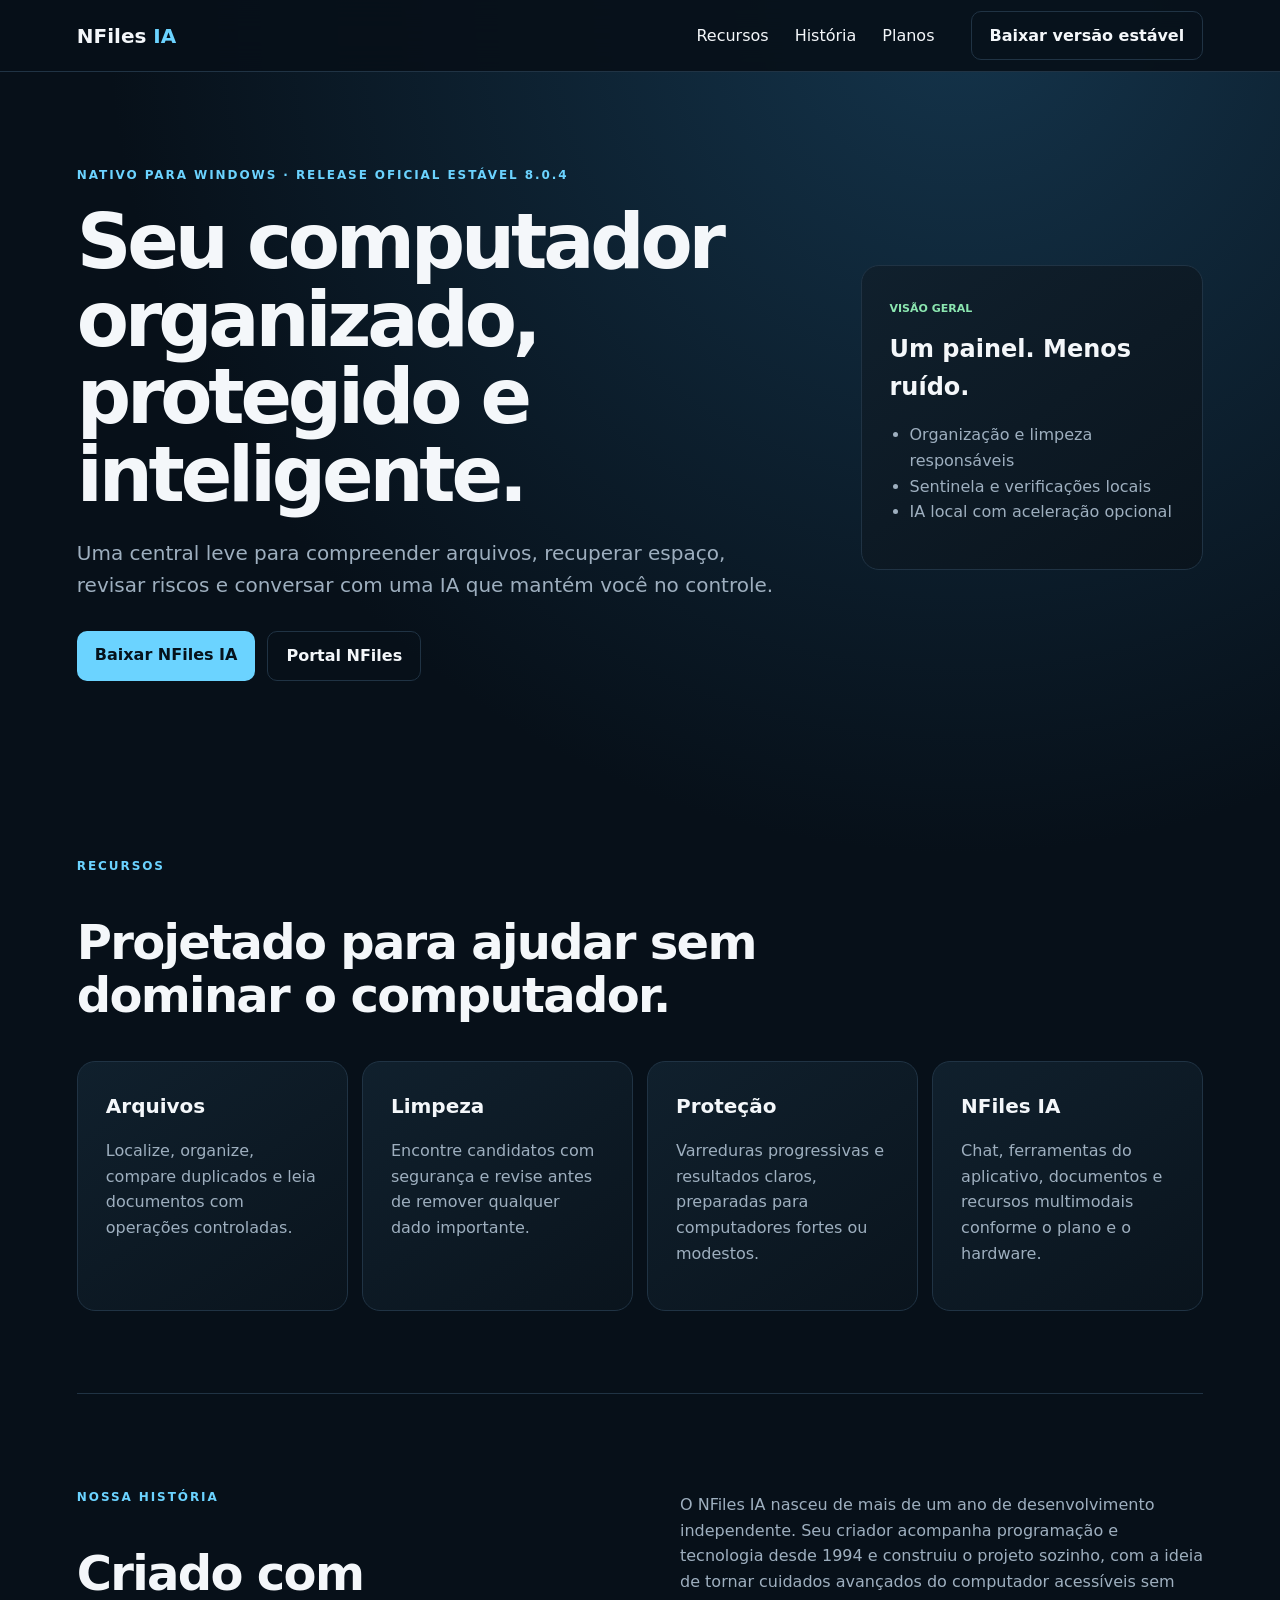
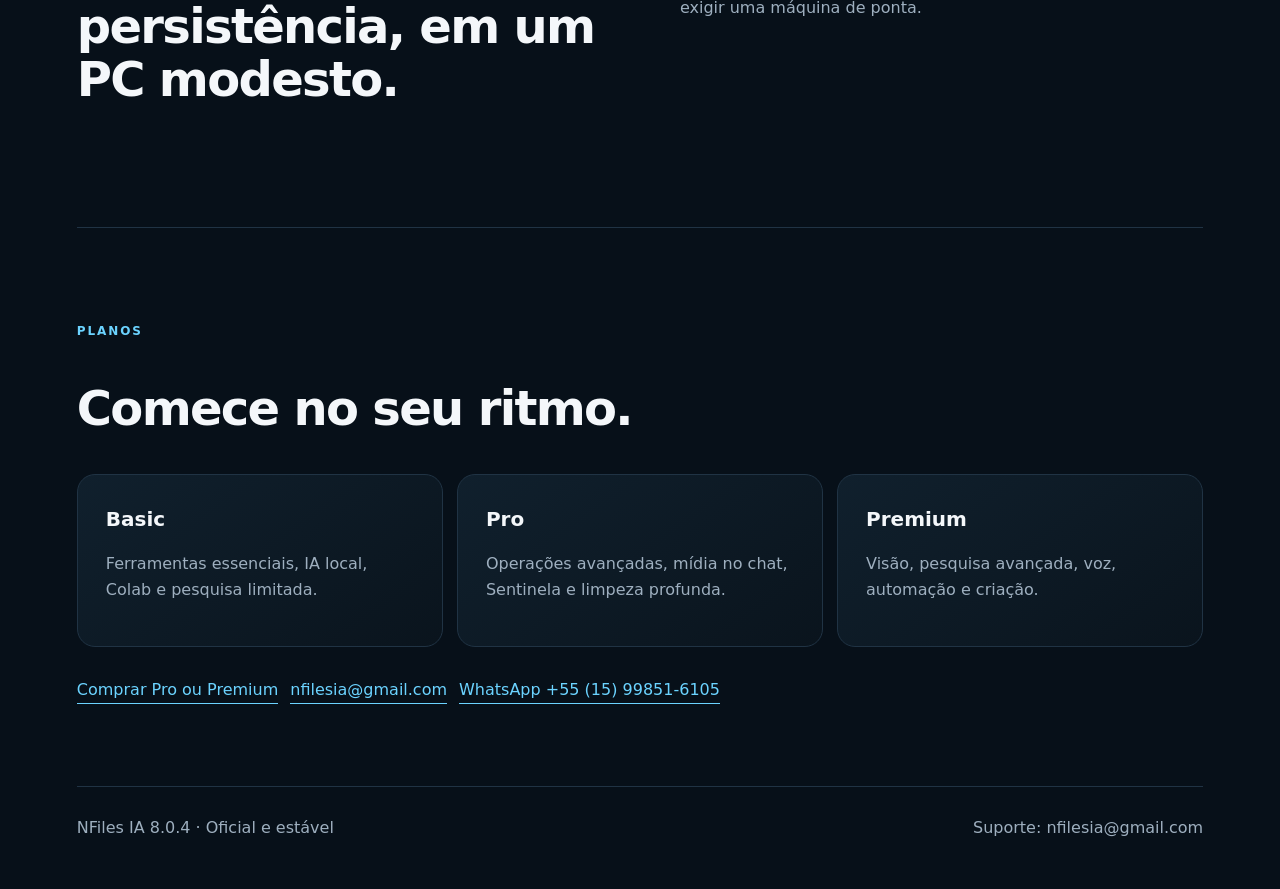
==== docs/index.html @ bbd61d89 "docs: publish NFiles IA 8.0.4 official site" ====
<!doctype html>
<html lang="pt-BR">
<head>
  <meta charset="utf-8">
  <meta name="viewport" content="width=device-width, initial-scale=1">
  <meta name="description" content="NFiles IA: organização, limpeza, segurança e inteligência local para Windows.">
  <title>NFiles IA — Seu computador, mais inteligente</title>
  <link rel="stylesheet" href="site.css">
</head>
<body>
  <header class="nav">
    <a class="brand" href="#inicio" aria-label="NFiles IA, início">NFiles <span>IA</span></a>
    <nav aria-label="Navegação principal">
      <a href="#recursos">Recursos</a><a href="#historia">História</a><a href="#planos">Planos</a>
    </nav>
    <a class="button subtle" data-release href="download.html">Baixar versão estável</a>
  </header>
  <main>
    <section class="hero" id="inicio">
      <div>
        <p class="eyebrow">NATIVO PARA WINDOWS · RELEASE OFICIAL ESTÁVEL <span id="app-version">8.0.4</span></p>
        <h1>Seu computador organizado, protegido e inteligente.</h1>
        <p class="lead">Uma central leve para compreender arquivos, recuperar espaço, revisar riscos e conversar com uma IA que mantém você no controle.</p>
        <div class="actions"><a class="button" data-release href="download.html">Baixar NFiles IA</a><a class="button subtle" href="app.html">Portal NFiles</a></div>
      </div>
      <aside class="status" aria-label="Destaques do produto">
        <span>VISÃO GERAL</span><strong>Um painel. Menos ruído.</strong>
        <ul><li>Organização e limpeza responsáveis</li><li>Sentinela e verificações locais</li><li>IA local com aceleração opcional</li></ul>
      </aside>
    </section>
    <section id="recursos">
      <p class="eyebrow">RECURSOS</p><h2>Projetado para ajudar sem dominar o computador.</h2>
      <div class="grid"><article><b>Arquivos</b><p>Localize, organize, compare duplicados e leia documentos com operações controladas.</p></article><article><b>Limpeza</b><p>Encontre candidatos com segurança e revise antes de remover qualquer dado importante.</p></article><article><b>Proteção</b><p>Varreduras progressivas e resultados claros, preparadas para computadores fortes ou modestos.</p></article><article><b>NFiles IA</b><p>Chat, ferramentas do aplicativo, documentos e recursos multimodais conforme o plano e o hardware.</p></article></div>
    </section>
    <section class="story" id="historia"><div><p class="eyebrow">NOSSA HISTÓRIA</p><h2>Criado com persistência, em um PC modesto.</h2></div><p>O NFiles IA nasceu de mais de um ano de desenvolvimento independente. Seu criador acompanha programação e tecnologia desde 1994 e construiu o projeto sozinho, com a ideia de tornar cuidados avançados do computador acessíveis sem exigir uma máquina de ponta.</p></section>
    <section id="planos"><p class="eyebrow">PLANOS</p><h2>Comece no seu ritmo.</h2><div class="plans"><article><b>Basic</b><p>Ferramentas essenciais, IA local, Colab e pesquisa limitada.</p></article><article><b>Pro</b><p>Operações avançadas, mídia no chat, Sentinela e limpeza profunda.</p></article><article><b>Premium</b><p>Visão, pesquisa avançada, voz, automação e criação.</p></article></div><div class="contact"><a class="js-buy" href="https://wa.me/5515998516105?text=Ol%C3%A1%2C%20quero%20conhecer%20os%20planos%20Pro%20e%20Premium%20do%20NFiles%20IA.">Comprar Pro ou Premium</a><a id="email" href="mailto:nfilesia@gmail.com">nfilesia@gmail.com</a><a id="whatsapp" href="https://wa.me/5515998516105">WhatsApp +55 (15) 99851-6105</a></div></section>
  </main>
  <footer><span>NFiles IA 8.0.4 · Oficial e estável</span><span>Suporte: nfilesia@gmail.com</span></footer>
  <script src="config.js"></script><script src="site.js"></script>
</body>
</html>
---- docs/site.css ----
:root{color-scheme:dark;--bg:#071019;--panel:#0d1924;--line:#203344;--text:#f4f7fa;--muted:#9eafbf;--accent:#6bd3ff;--green:#8be6b0}*{box-sizing:border-box}html{scroll-behavior:smooth}body{margin:0;background:radial-gradient(circle at 75% 0,#14344b 0,transparent 32%),var(--bg);color:var(--text);font:16px/1.6 system-ui,-apple-system,"Segoe UI",sans-serif}.nav{height:72px;display:flex;align-items:center;gap:36px;padding:0 max(24px,6vw);border-bottom:1px solid var(--line);position:sticky;top:0;background:#071019e8;backdrop-filter:blur(16px);z-index:2}.brand{font-size:20px;font-weight:800;margin-right:auto}.brand span,.eyebrow{color:var(--accent)}a{color:inherit;text-decoration:none}.nav nav{display:flex;gap:26px}.button{display:inline-flex;padding:11px 18px;border-radius:10px;background:var(--accent);color:#06121b;font-weight:750}.button.subtle{background:transparent;color:var(--text);border:1px solid var(--line)}main,footer{width:min(1160px,88vw);margin:auto}.hero{min-height:620px;display:grid;grid-template-columns:1.35fr .65fr;gap:72px;align-items:center}.eyebrow{font-size:12px;font-weight:800;letter-spacing:.16em}h1{font-size:clamp(43px,6vw,76px);line-height:1.02;letter-spacing:-.055em;margin:18px 0 24px;max-width:850px}h2{font-size:clamp(30px,4vw,48px);line-height:1.1;letter-spacing:-.035em;max-width:760px}.lead{font-size:20px;color:var(--muted);max-width:720px}.actions,.contact{display:flex;gap:12px;flex-wrap:wrap;margin-top:30px}.status,.grid article,.plans article{background:linear-gradient(145deg,#10202d,#0a141d);border:1px solid var(--line);border-radius:18px;padding:28px}.status span{font-size:11px;color:var(--green);font-weight:800}.status strong{font-size:24px;display:block;margin:10px 0}.status ul{padding-left:20px;color:var(--muted)}section{padding:82px 0}.grid,.plans{display:grid;grid-template-columns:repeat(4,1fr);gap:14px;margin-top:34px}.grid b,.plans b{font-size:20px}.grid p,.plans p,.story>p{color:var(--muted)}.story{display:grid;grid-template-columns:1fr 1fr;gap:80px;border-top:1px solid var(--line);border-bottom:1px solid var(--line)}.plans{grid-template-columns:repeat(3,1fr)}.contact a{border-bottom:1px solid var(--accent);color:var(--accent)}footer{display:flex;justify-content:space-between;padding:28px 0 48px;color:var(--muted);border-top:1px solid var(--line)}@media(max-width:850px){.nav nav{display:none}.hero,.story{grid-template-columns:1fr;gap:24px}.hero{padding:90px 0}.grid,.plans{grid-template-columns:1fr 1fr}}@media(max-width:560px){.grid,.plans{grid-template-columns:1fr}.nav{padding:0 18px}.nav>.button{display:none}main,footer{width:min(92vw,1160px)}}
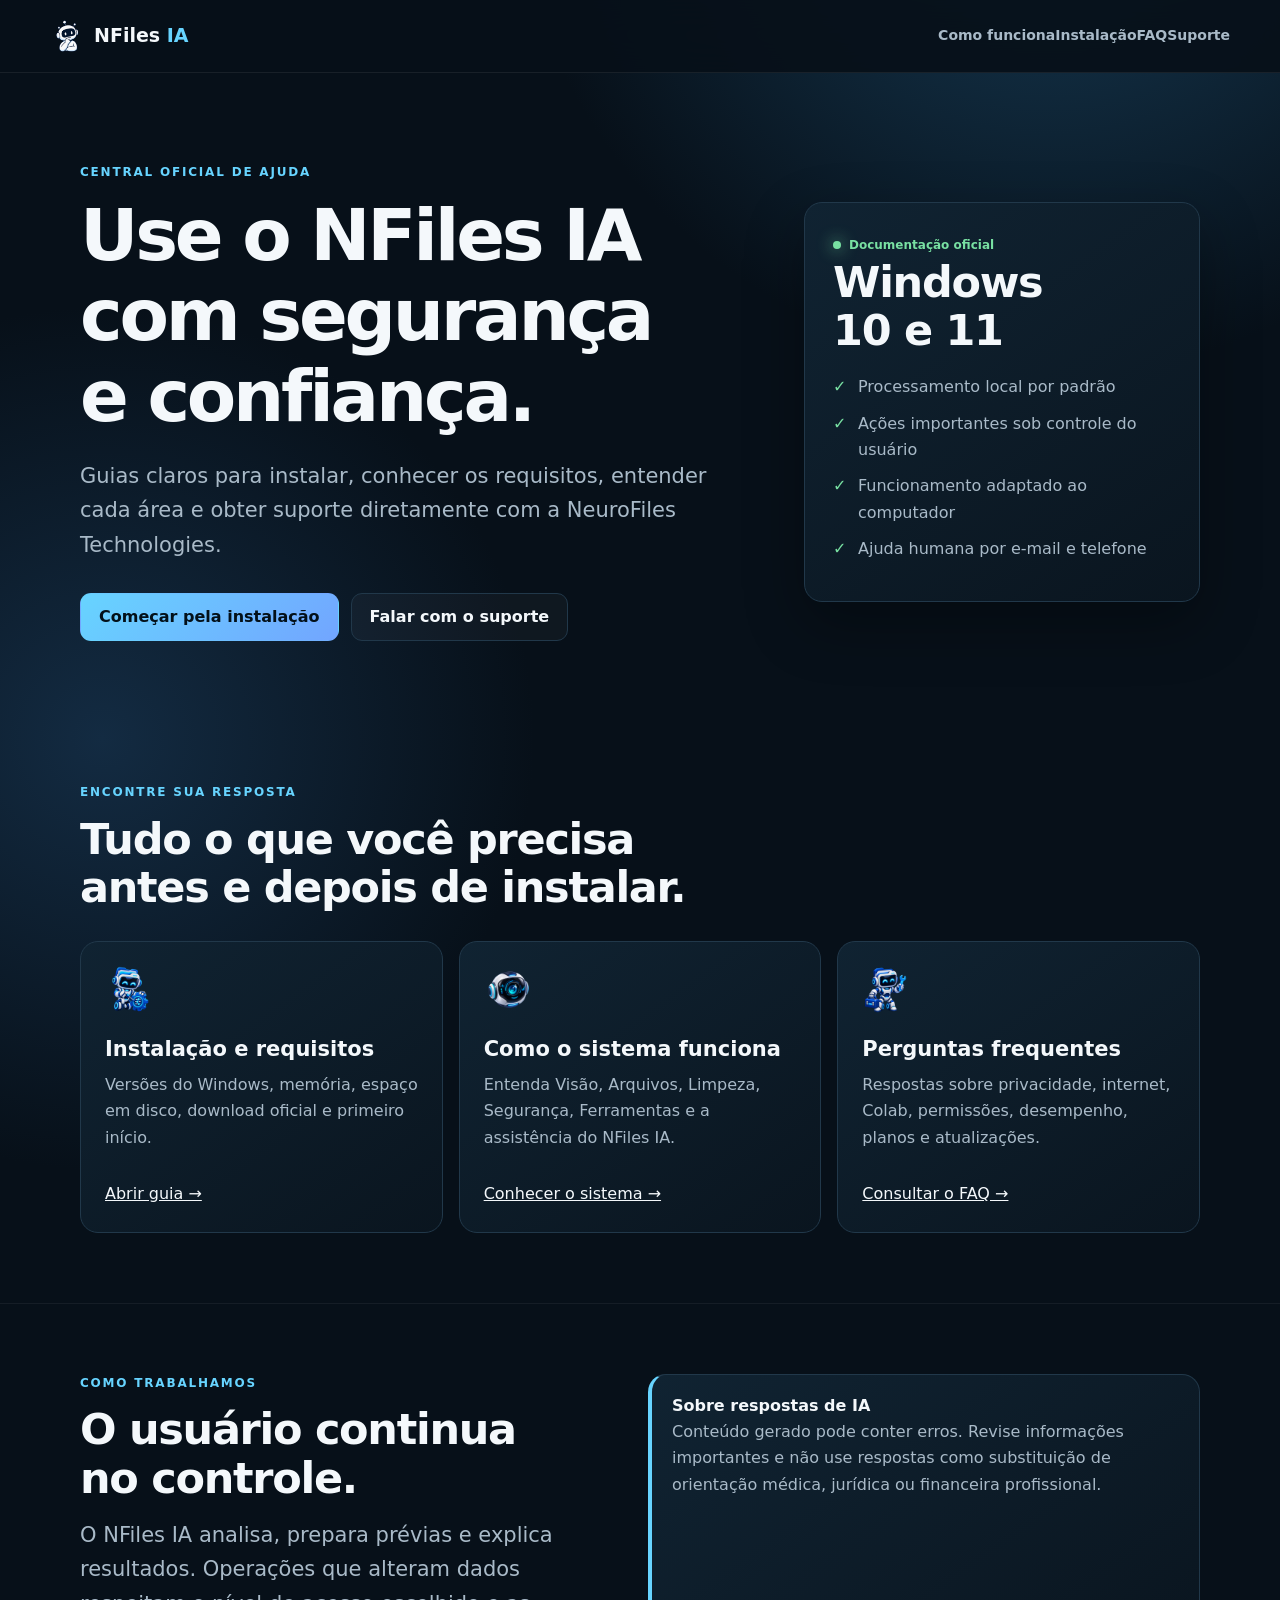
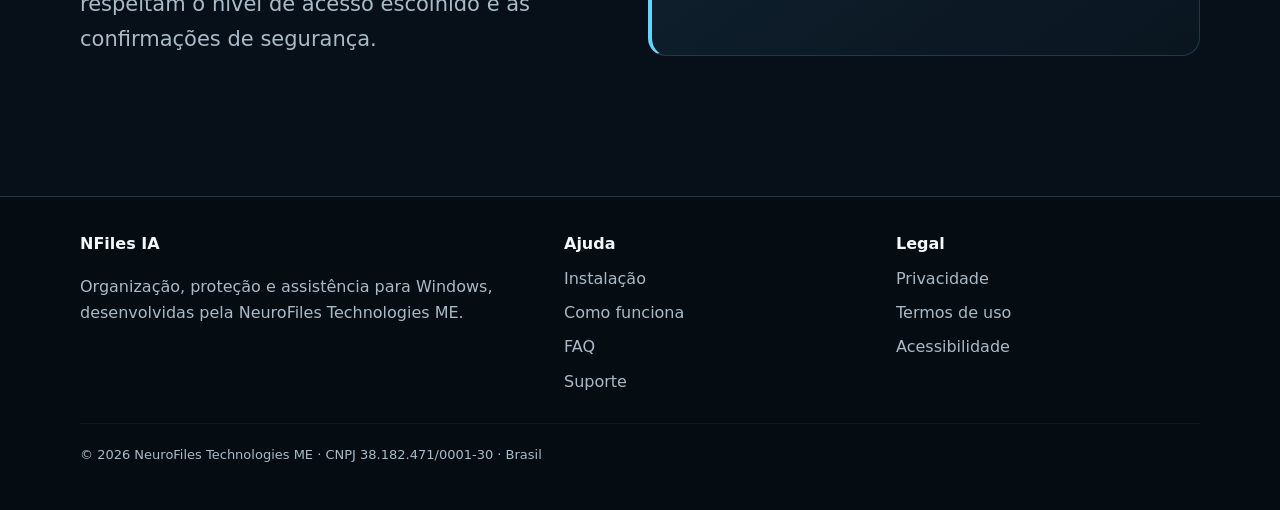
==== commit aa30c16e: "docs: publish NFiles IA help center" ====
--- a/docs/index.html
+++ b/docs/index.html
@@ -2,40 +2,50 @@
 <html lang="pt-BR">
 <head>
   <meta charset="utf-8">
-  <meta name="viewport" content="width=device-width, initial-scale=1">
-  <meta name="description" content="NFiles IA: organização, limpeza, segurança e inteligência local para Windows.">
-  <title>NFiles IA — Seu computador, mais inteligente</title>
+  <meta name="viewport" content="width=device-width,initial-scale=1">
+  <meta name="description" content="Central oficial de ajuda do NFiles IA para Windows: instalação, requisitos, funcionamento, perguntas frequentes, privacidade e suporte.">
+  <meta name="theme-color" content="#071019">
+  <link rel="canonical" href="https://neurofiles1982-hub.github.io/NFiles-IA-Update/">
+  <link rel="icon" href="media/nfiles-ia-icon.png">
   <link rel="stylesheet" href="site.css">
+  <title>Central de Ajuda — NFiles IA</title>
 </head>
 <body>
-  <header class="nav">
-    <a class="brand" href="#inicio" aria-label="NFiles IA, início">NFiles <span>IA</span></a>
-    <nav aria-label="Navegação principal">
-      <a href="#recursos">Recursos</a><a href="#historia">História</a><a href="#planos">Planos</a>
+  <a class="skip-link" href="#conteudo">Ir para o conteúdo</a>
+  <header class="site-header"><div class="nav">
+    <a class="brand" href="index.html" aria-label="NFiles IA, página inicial"><img src="media/nfiles-ia-icon.png" alt=""><strong>NFiles <span>IA</span></strong></a>
+    <button class="menu-button" type="button" data-menu aria-expanded="false" aria-controls="menu">Menu</button>
+    <nav class="nav-links" id="menu" data-nav-links aria-label="Navegação principal">
+      <a href="como-funciona.html">Como funciona</a><a href="instalacao.html">Instalação</a><a href="faq.html">FAQ</a><a href="suporte.html">Suporte</a>
     </nav>
-    <a class="button subtle" data-release href="download.html">Baixar versão estável</a>
-  </header>
-  <main>
-    <section class="hero" id="inicio">
-      <div>
-        <p class="eyebrow">NATIVO PARA WINDOWS · RELEASE OFICIAL ESTÁVEL <span id="app-version">8.0.4</span></p>
-        <h1>Seu computador organizado, protegido e inteligente.</h1>
-        <p class="lead">Uma central leve para compreender arquivos, recuperar espaço, revisar riscos e conversar com uma IA que mantém você no controle.</p>
-        <div class="actions"><a class="button" data-release href="download.html">Baixar NFiles IA</a><a class="button subtle" href="app.html">Portal NFiles</a></div>
+  </div></header>
+  <main id="conteudo">
+    <section class="container hero">
+      <div><p class="eyebrow">Central oficial de ajuda</p><h1>Use o NFiles IA com segurança e confiança.</h1>
+        <p class="lead">Guias claros para instalar, conhecer os requisitos, entender cada área e obter suporte diretamente com a NeuroFiles Technologies.</p>
+        <div class="actions"><a class="button" href="instalacao.html">Começar pela instalação</a><a class="button secondary" href="suporte.html">Falar com o suporte</a></div>
       </div>
-      <aside class="status" aria-label="Destaques do produto">
-        <span>VISÃO GERAL</span><strong>Um painel. Menos ruído.</strong>
-        <ul><li>Organização e limpeza responsáveis</li><li>Sentinela e verificações locais</li><li>IA local com aceleração opcional</li></ul>
+      <aside class="hero-card" aria-label="Compatibilidade do produto"><span class="status">Documentação oficial</span><h2>Windows 10 e 11</h2>
+        <ul><li>Processamento local por padrão</li><li>Ações importantes sob controle do usuário</li><li>Funcionamento adaptado ao computador</li><li>Ajuda humana por e-mail e telefone</li></ul>
       </aside>
     </section>
-    <section id="recursos">
-      <p class="eyebrow">RECURSOS</p><h2>Projetado para ajudar sem dominar o computador.</h2>
-      <div class="grid"><article><b>Arquivos</b><p>Localize, organize, compare duplicados e leia documentos com operações controladas.</p></article><article><b>Limpeza</b><p>Encontre candidatos com segurança e revise antes de remover qualquer dado importante.</p></article><article><b>Proteção</b><p>Varreduras progressivas e resultados claros, preparadas para computadores fortes ou modestos.</p></article><article><b>NFiles IA</b><p>Chat, ferramentas do aplicativo, documentos e recursos multimodais conforme o plano e o hardware.</p></article></div>
-    </section>
-    <section class="story" id="historia"><div><p class="eyebrow">NOSSA HISTÓRIA</p><h2>Criado com persistência, em um PC modesto.</h2></div><p>O NFiles IA nasceu de mais de um ano de desenvolvimento independente. Seu criador acompanha programação e tecnologia desde 1994 e construiu o projeto sozinho, com a ideia de tornar cuidados avançados do computador acessíveis sem exigir uma máquina de ponta.</p></section>
-    <section id="planos"><p class="eyebrow">PLANOS</p><h2>Comece no seu ritmo.</h2><div class="plans"><article><b>Basic</b><p>Ferramentas essenciais, IA local, Colab e pesquisa limitada.</p></article><article><b>Pro</b><p>Operações avançadas, mídia no chat, Sentinela e limpeza profunda.</p></article><article><b>Premium</b><p>Visão, pesquisa avançada, voz, automação e criação.</p></article></div><div class="contact"><a class="js-buy" href="https://wa.me/5515998516105?text=Ol%C3%A1%2C%20quero%20conhecer%20os%20planos%20Pro%20e%20Premium%20do%20NFiles%20IA.">Comprar Pro ou Premium</a><a id="email" href="mailto:nfilesia@gmail.com">nfilesia@gmail.com</a><a id="whatsapp" href="https://wa.me/5515998516105">WhatsApp +55 (15) 99851-6105</a></div></section>
+    <section class="section"><div class="container"><div class="section-heading"><p class="eyebrow">Encontre sua resposta</p><h2>Tudo o que você precisa antes e depois de instalar.</h2></div>
+      <div class="grid">
+        <article class="card"><img class="icon" src="media/robot-settings.png" alt=""><h3>Instalação e requisitos</h3><p>Versões do Windows, memória, espaço em disco, download oficial e primeiro início.</p><div class="actions"><a href="instalacao.html">Abrir guia →</a></div></article>
+        <article class="card"><img class="icon" src="media/robot-vision.png" alt=""><h3>Como o sistema funciona</h3><p>Entenda Visão, Arquivos, Limpeza, Segurança, Ferramentas e a assistência do NFiles IA.</p><div class="actions"><a href="como-funciona.html">Conhecer o sistema →</a></div></article>
+        <article class="card"><img class="icon" src="media/robot-tools.png" alt=""><h3>Perguntas frequentes</h3><p>Respostas sobre privacidade, internet, Colab, permissões, desempenho, planos e atualizações.</p><div class="actions"><a href="faq.html">Consultar o FAQ →</a></div></article>
+      </div>
+    </div></section>
+    <section class="section"><div class="container"><div class="grid two">
+      <div><p class="eyebrow">Como trabalhamos</p><h2>O usuário continua no controle.</h2><p class="lead">O NFiles IA analisa, prepara prévias e explica resultados. Operações que alteram dados respeitam o nível de acesso escolhido e as confirmações de segurança.</p></div>
+      <div class="notice"><strong>Sobre respostas de IA</strong><br>Conteúdo gerado pode conter erros. Revise informações importantes e não use respostas como substituição de orientação médica, jurídica ou financeira profissional.</div>
+    </div></div></section>
   </main>
-  <footer><span>NFiles IA 8.0.4 · Oficial e estável</span><span>Suporte: nfilesia@gmail.com</span></footer>
-  <script src="config.js"></script><script src="site.js"></script>
-</body>
-</html>
+  <footer class="site-footer"><div class="footer-inner">
+    <div><strong>NFiles IA</strong><p>Organização, proteção e assistência para Windows, desenvolvidas pela NeuroFiles Technologies ME.</p></div>
+    <div class="footer-links"><strong>Ajuda</strong><a href="instalacao.html">Instalação</a><a href="como-funciona.html">Como funciona</a><a href="faq.html">FAQ</a><a href="suporte.html">Suporte</a></div>
+    <div class="footer-links"><strong>Legal</strong><a href="privacy.html">Privacidade</a><a href="terms.html">Termos de uso</a><a href="accessibility.html">Acessibilidade</a></div>
+    <div class="copyright">© <span data-year>2026</span> NeuroFiles Technologies ME · CNPJ 38.182.471/0001-30 · Brasil</div>
+  </div></footer>
+  <script src="site.js"></script>
+</body></html>
--- a/docs/site.css
+++ b/docs/site.css
@@ -1 +1,10 @@
-:root{color-scheme:dark;--bg:#071019;--panel:#0d1924;--line:#203344;--text:#f4f7fa;--muted:#9eafbf;--accent:#6bd3ff;--green:#8be6b0}*{box-sizing:border-box}html{scroll-behavior:smooth}body{margin:0;background:radial-gradient(circle at 75% 0,#14344b 0,transparent 32%),var(--bg);color:var(--text);font:16px/1.6 system-ui,-apple-system,"Segoe UI",sans-serif}.nav{height:72px;display:flex;align-items:center;gap:36px;padding:0 max(24px,6vw);border-bottom:1px solid var(--line);position:sticky;top:0;background:#071019e8;backdrop-filter:blur(16px);z-index:2}.brand{font-size:20px;font-weight:800;margin-right:auto}.brand span,.eyebrow{color:var(--accent)}a{color:inherit;text-decoration:none}.nav nav{display:flex;gap:26px}.button{display:inline-flex;padding:11px 18px;border-radius:10px;background:var(--accent);color:#06121b;font-weight:750}.button.subtle{background:transparent;color:var(--text);border:1px solid var(--line)}main,footer{width:min(1160px,88vw);margin:auto}.hero{min-height:620px;display:grid;grid-template-columns:1.35fr .65fr;gap:72px;align-items:center}.eyebrow{font-size:12px;font-weight:800;letter-spacing:.16em}h1{font-size:clamp(43px,6vw,76px);line-height:1.02;letter-spacing:-.055em;margin:18px 0 24px;max-width:850px}h2{font-size:clamp(30px,4vw,48px);line-height:1.1;letter-spacing:-.035em;max-width:760px}.lead{font-size:20px;color:var(--muted);max-width:720px}.actions,.contact{display:flex;gap:12px;flex-wrap:wrap;margin-top:30px}.status,.grid article,.plans article{background:linear-gradient(145deg,#10202d,#0a141d);border:1px solid var(--line);border-radius:18px;padding:28px}.status span{font-size:11px;color:var(--green);font-weight:800}.status strong{font-size:24px;display:block;margin:10px 0}.status ul{padding-left:20px;color:var(--muted)}section{padding:82px 0}.grid,.plans{display:grid;grid-template-columns:repeat(4,1fr);gap:14px;margin-top:34px}.grid b,.plans b{font-size:20px}.grid p,.plans p,.story>p{color:var(--muted)}.story{display:grid;grid-template-columns:1fr 1fr;gap:80px;border-top:1px solid var(--line);border-bottom:1px solid var(--line)}.plans{grid-template-columns:repeat(3,1fr)}.contact a{border-bottom:1px solid var(--accent);color:var(--accent)}footer{display:flex;justify-content:space-between;padding:28px 0 48px;color:var(--muted);border-top:1px solid var(--line)}@media(max-width:850px){.nav nav{display:none}.hero,.story{grid-template-columns:1fr;gap:24px}.hero{padding:90px 0}.grid,.plans{grid-template-columns:1fr 1fr}}@media(max-width:560px){.grid,.plans{grid-template-columns:1fr}.nav{padding:0 18px}.nav>.button{display:none}main,footer{width:min(92vw,1160px)}}
+:root{color-scheme:dark;--bg:#071019;--soft:#0a1621;--panel:#0d1b27;--line:#21384a;--text:#f4f8fb;--muted:#a9bac8;--accent:#67d4ff;--blue:#3d8cff;--green:#78e0a2;--warning:#ffd36b;--radius:18px;--shadow:0 22px 60px #0005}
+*{box-sizing:border-box}html{scroll-behavior:smooth}body{margin:0;min-height:100vh;background:radial-gradient(circle at 82% -8%,#173d58 0,transparent 34rem),radial-gradient(circle at 8% 35%,#132b42 0,transparent 27rem),var(--bg);color:var(--text);font:16px/1.65 system-ui,-apple-system,"Segoe UI",sans-serif}a{color:inherit}a:hover{color:var(--accent)}button,input{font:inherit}img{max-width:100%}
+.skip-link{position:fixed;left:16px;top:-80px;z-index:100;padding:10px 14px;border-radius:8px;background:var(--accent);color:#041019;font-weight:800}.skip-link:focus{top:12px}.site-header{position:sticky;top:0;z-index:20;border-bottom:1px solid #ffffff12;background:#071019e8;backdrop-filter:blur(18px)}.nav{width:min(1180px,calc(100% - 40px));min-height:72px;margin:auto;display:flex;align-items:center;gap:24px}.brand{margin-right:auto;display:inline-flex;align-items:center;gap:10px;color:var(--text);text-decoration:none;font-size:19px;font-weight:850}.brand img{width:34px;height:34px;border-radius:9px}.brand span,.eyebrow{color:var(--accent)}.nav-links{display:none;position:absolute;left:20px;right:20px;top:66px;padding:18px;flex-direction:column;align-items:stretch;border:1px solid var(--line);border-radius:14px;background:#08141ef7;box-shadow:var(--shadow)}.nav-links.open{display:flex}.nav-links a{color:var(--muted);text-decoration:none;font-size:14px;font-weight:650}.nav-links a[aria-current=page]{color:var(--text)}.menu-button{display:inline-flex;border:1px solid var(--line);border-radius:10px;padding:8px 12px;background:var(--panel);color:var(--text)}
+.container{width:min(1120px,calc(100% - 40px));margin:auto}.hero{min-height:560px;padding:90px 0 72px;display:grid;grid-template-columns:minmax(0,1.25fr) minmax(300px,.75fr);align-items:center;gap:64px}.hero.compact{min-height:auto;padding:72px 0 46px;grid-template-columns:1fr}.eyebrow{margin:0 0 12px;font-size:12px;font-weight:850;letter-spacing:.15em;text-transform:uppercase}h1,h2,h3{line-height:1.12;text-wrap:balance}h1{margin:0 0 22px;font-size:clamp(42px,6vw,72px);letter-spacing:-.045em}.hero.compact h1{font-size:clamp(38px,5vw,58px)}h2{margin:0 0 16px;font-size:clamp(28px,4vw,43px);letter-spacing:-.03em}h3{margin:0 0 10px;font-size:21px}.lead{max-width:760px;margin:0;color:var(--muted);font-size:clamp(18px,2vw,21px)}.actions{display:flex;flex-wrap:wrap;gap:12px;margin-top:30px}.button{display:inline-flex;align-items:center;justify-content:center;min-height:44px;padding:10px 18px;border:1px solid transparent;border-radius:11px;background:linear-gradient(135deg,var(--accent),#72a5ff);color:#031019;text-decoration:none;font-weight:800}.button.secondary{background:#ffffff08;border-color:var(--line);color:var(--text)}.button:focus-visible,a:focus-visible,summary:focus-visible,input:focus-visible,button:focus-visible{outline:3px solid #fff;outline-offset:3px}
+.hero-card,.card,.contact-card,.notice,details{border:1px solid var(--line);background:linear-gradient(145deg,#102332,#0a151f);border-radius:var(--radius)}.hero-card{padding:28px;box-shadow:var(--shadow)}.hero-card .status{display:inline-flex;gap:8px;align-items:center;color:var(--green);font-size:12px;font-weight:800}.hero-card .status:before{content:"";width:8px;height:8px;border-radius:50%;background:var(--green);box-shadow:0 0 16px var(--green)}.hero-card ul,.check-list{margin:20px 0 0;padding:0;list-style:none}.hero-card li,.check-list li{position:relative;margin:10px 0;padding-left:25px;color:var(--muted)}.hero-card li:before,.check-list li:before{content:"✓";position:absolute;left:0;color:var(--green);font-weight:900}
+.section{padding:70px 0}.section+.section{border-top:1px solid #ffffff0e}.section-heading{max-width:790px;margin-bottom:30px}.muted{color:var(--muted)}.grid{display:grid;grid-template-columns:repeat(3,minmax(0,1fr));gap:16px}.grid.two{grid-template-columns:repeat(2,minmax(0,1fr))}.card{padding:24px}.card p{margin:8px 0 0;color:var(--muted)}.card .number{color:var(--accent);font-size:13px;font-weight:850;letter-spacing:.1em}.icon{width:48px;height:48px;margin-bottom:16px;object-fit:contain}.quick-nav{display:flex;flex-wrap:wrap;gap:10px;padding:0 0 42px}.quick-nav a{padding:8px 13px;border:1px solid var(--line);border-radius:999px;color:var(--muted);text-decoration:none}.quick-nav a:hover{border-color:var(--accent);color:var(--text)}
+.table-wrap{overflow-x:auto;border:1px solid var(--line);border-radius:14px}.requirements{width:100%;border-collapse:collapse;background:var(--panel)}.requirements th,.requirements td{padding:14px 16px;text-align:left;border-bottom:1px solid var(--line);vertical-align:top}.requirements th{color:var(--accent);font-size:13px;text-transform:uppercase;letter-spacing:.06em}.requirements tr:last-child td{border-bottom:0}.steps{counter-reset:step;display:grid;gap:15px}.step{position:relative;padding:22px 22px 22px 72px;border:1px solid var(--line);border-radius:14px;background:#0b1823}.step:before{counter-increment:step;content:counter(step);position:absolute;left:20px;top:20px;width:34px;height:34px;display:grid;place-items:center;border-radius:10px;background:#14344b;color:var(--accent);font-weight:900}.step p{margin:5px 0 0;color:var(--muted)}.notice{padding:18px 20px;border-left:4px solid var(--accent);color:var(--muted)}.notice.warning{border-left-color:var(--warning)}.notice strong{color:var(--text)}
+.faq-tools{display:flex;gap:12px;margin:20px 0 26px}.faq-search{width:min(620px,100%);padding:12px 15px;border:1px solid var(--line);border-radius:11px;background:#08131d;color:var(--text)}.faq-list{display:grid;gap:11px}details{padding:0 19px}summary{cursor:pointer;padding:17px 32px 17px 0;font-weight:760}details p,details ul{color:var(--muted)}details[open]{border-color:#3c6480}.faq-empty{display:none;color:var(--warning)}.contact-grid{display:grid;grid-template-columns:repeat(3,minmax(0,1fr));gap:15px}.contact-card{padding:24px}.contact-card a{color:var(--accent);overflow-wrap:anywhere}.contact-card p{color:var(--muted)}.support-template{padding:18px;border:1px dashed #47718e;border-radius:12px;color:var(--muted);background:#07131d;white-space:pre-line}.legal{max-width:860px}.legal h2{margin-top:48px;font-size:29px}.legal h3{margin-top:28px}.legal p,.legal li{color:var(--muted)}
+.site-footer{margin-top:70px;border-top:1px solid var(--line);background:#050c12}.footer-inner{width:min(1120px,calc(100% - 40px));margin:auto;padding:34px 0 44px;display:grid;grid-template-columns:1.2fr .8fr .8fr;gap:28px;color:var(--muted)}.footer-inner strong{color:var(--text)}.footer-links{display:grid;align-content:start;gap:8px}.footer-links a{color:var(--muted);text-decoration:none}.copyright{grid-column:1/-1;padding-top:20px;border-top:1px solid #ffffff0d;font-size:13px}
+@media(min-width:861px){.menu-button{display:none}.nav-links{display:flex;position:static;padding:0;flex-direction:row;align-items:center;border:0;background:none;box-shadow:none}}@media(max-width:860px){.hero{grid-template-columns:1fr;gap:34px;min-height:auto}.grid,.contact-grid{grid-template-columns:1fr 1fr}.footer-inner{grid-template-columns:1fr 1fr}}@media(max-width:580px){.nav,.container,.footer-inner{width:min(1120px,calc(100% - 28px))}.hero,.hero.compact{padding-top:52px}h1{font-size:40px}.grid,.grid.two,.contact-grid,.footer-inner{grid-template-columns:1fr}.requirements th,.requirements td{padding:11px 12px}.copyright{grid-column:auto}}@media(prefers-reduced-motion:reduce){html{scroll-behavior:auto}*,*:before,*:after{animation-duration:.01ms!important;transition-duration:.01ms!important}}@media print{.site-header,.actions,.menu-button{display:none!important}body{background:#fff;color:#111}.container,.footer-inner{width:100%}.card,.hero-card,.notice,details,.requirements{background:#fff;color:#111;border-color:#bbb;box-shadow:none}.muted,.card p,.legal p,.legal li,details p,details ul{color:#333}}
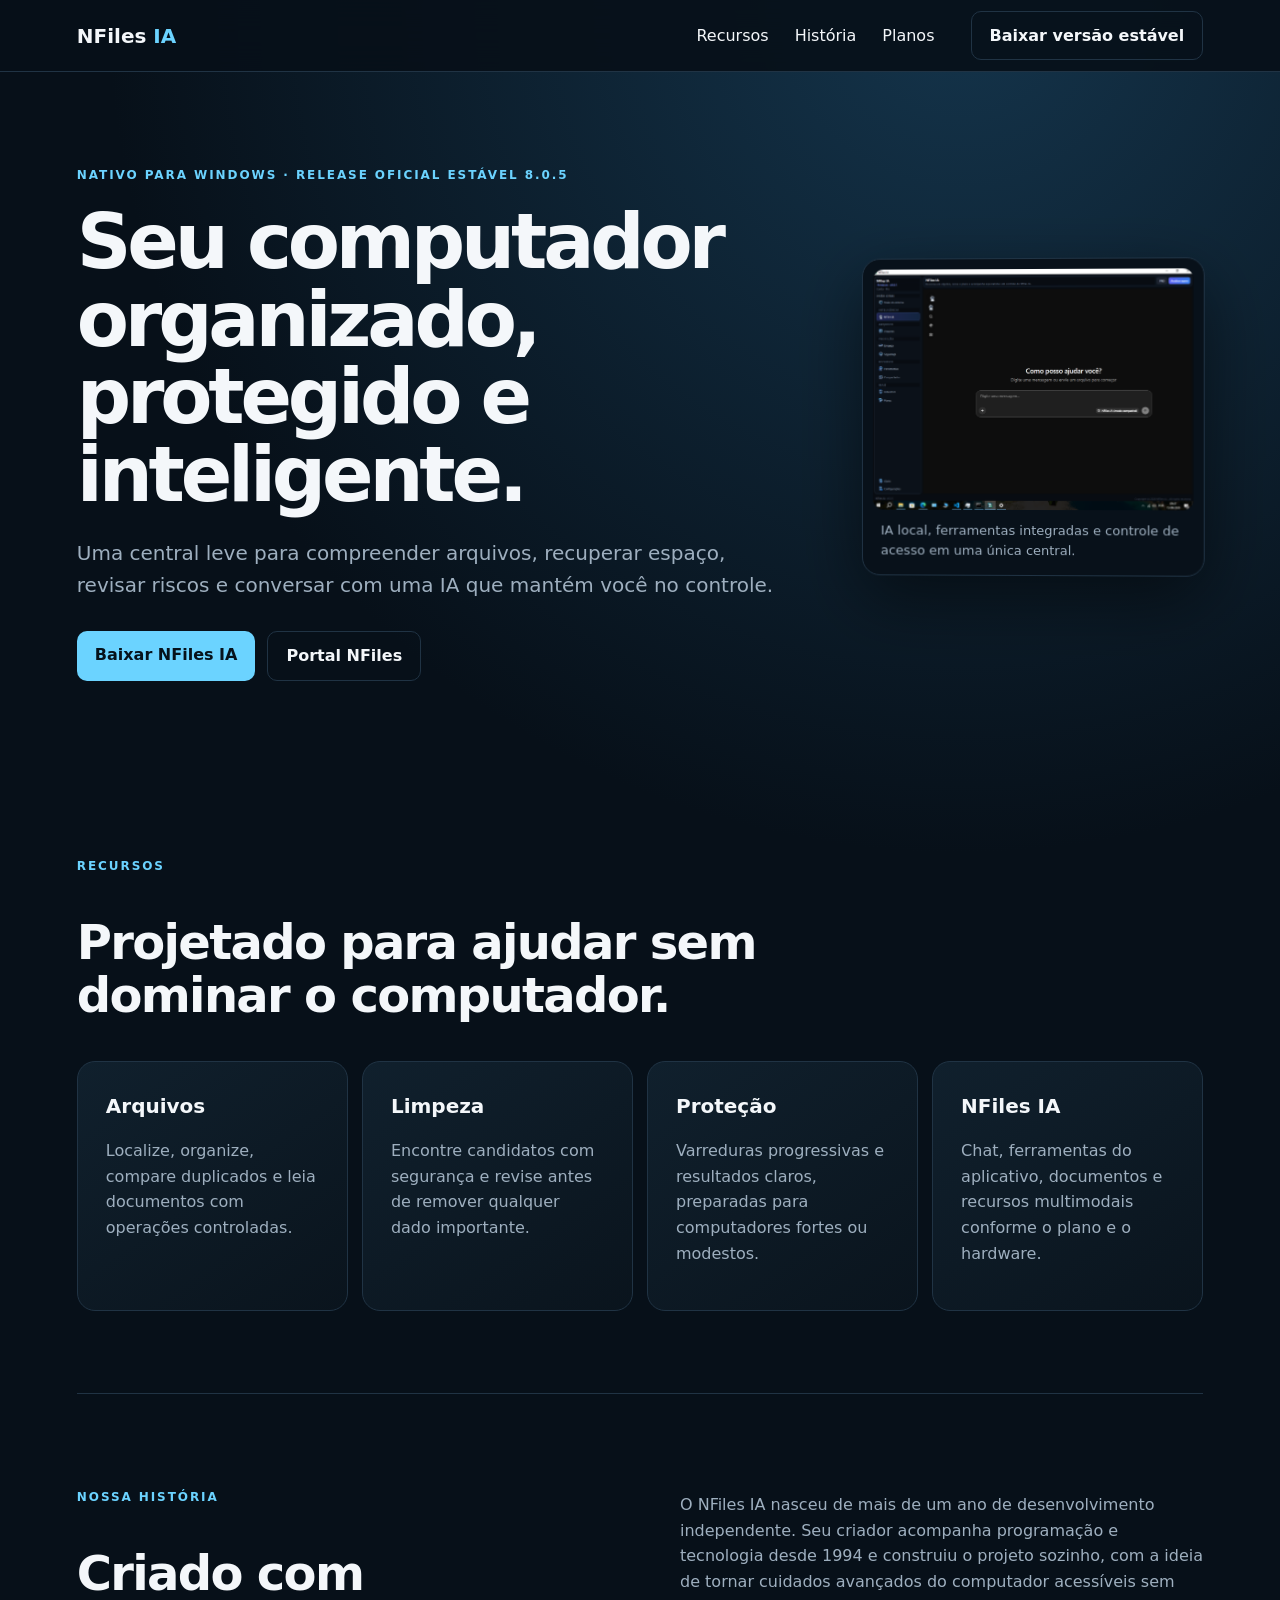
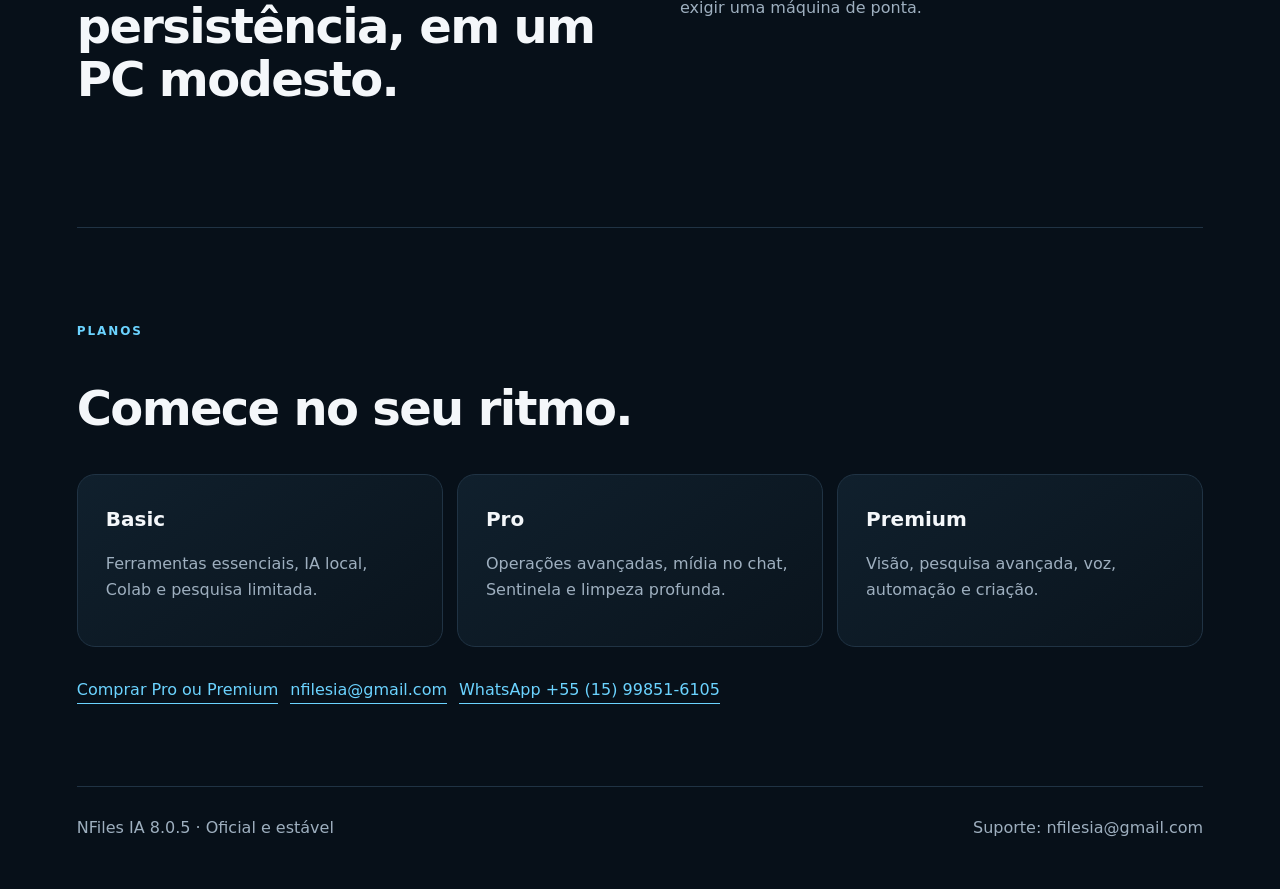
==== commit a240b213: "Atualiza pagina inicial e capturas do NFiles IA 8.0.5" ====
--- a/docs/index.html
+++ b/docs/index.html
@@ -2,50 +2,37 @@
 <html lang="pt-BR">
 <head>
   <meta charset="utf-8">
-  <meta name="viewport" content="width=device-width,initial-scale=1">
-  <meta name="description" content="Central oficial de ajuda do NFiles IA para Windows: instalação, requisitos, funcionamento, perguntas frequentes, privacidade e suporte.">
-  <meta name="theme-color" content="#071019">
-  <link rel="canonical" href="https://neurofiles1982-hub.github.io/NFiles-IA-Update/">
-  <link rel="icon" href="media/nfiles-ia-icon.png">
+  <meta name="viewport" content="width=device-width, initial-scale=1">
+  <meta name="description" content="NFiles IA: organização, limpeza, segurança e inteligência local para Windows.">
+  <title>NFiles IA — Seu computador, mais inteligente</title>
   <link rel="stylesheet" href="site.css">
-  <title>Central de Ajuda — NFiles IA</title>
 </head>
 <body>
-  <a class="skip-link" href="#conteudo">Ir para o conteúdo</a>
-  <header class="site-header"><div class="nav">
-    <a class="brand" href="index.html" aria-label="NFiles IA, página inicial"><img src="media/nfiles-ia-icon.png" alt=""><strong>NFiles <span>IA</span></strong></a>
-    <button class="menu-button" type="button" data-menu aria-expanded="false" aria-controls="menu">Menu</button>
-    <nav class="nav-links" id="menu" data-nav-links aria-label="Navegação principal">
-      <a href="como-funciona.html">Como funciona</a><a href="instalacao.html">Instalação</a><a href="faq.html">FAQ</a><a href="suporte.html">Suporte</a>
+  <header class="nav">
+    <a class="brand" href="#inicio" aria-label="NFiles IA, início">NFiles <span>IA</span></a>
+    <nav aria-label="Navegação principal">
+      <a href="#recursos">Recursos</a><a href="#historia">História</a><a href="#planos">Planos</a>
     </nav>
-  </div></header>
-  <main id="conteudo">
-    <section class="container hero">
-      <div><p class="eyebrow">Central oficial de ajuda</p><h1>Use o NFiles IA com segurança e confiança.</h1>
-        <p class="lead">Guias claros para instalar, conhecer os requisitos, entender cada área e obter suporte diretamente com a NeuroFiles Technologies.</p>
-        <div class="actions"><a class="button" href="instalacao.html">Começar pela instalação</a><a class="button secondary" href="suporte.html">Falar com o suporte</a></div>
+    <a class="button subtle" data-release href="download.html">Baixar versão estável</a>
+  </header>
+  <main>
+    <section class="hero" id="inicio">
+      <div>
+        <p class="eyebrow">NATIVO PARA WINDOWS · RELEASE OFICIAL ESTÁVEL <span id="app-version">8.0.5</span></p>
+        <h1>Seu computador organizado, protegido e inteligente.</h1>
+        <p class="lead">Uma central leve para compreender arquivos, recuperar espaço, revisar riscos e conversar com uma IA que mantém você no controle.</p>
+        <div class="actions"><a class="button" data-release href="download.html">Baixar NFiles IA</a><a class="button subtle" href="app.html">Portal NFiles</a></div>
       </div>
-      <aside class="hero-card" aria-label="Compatibilidade do produto"><span class="status">Documentação oficial</span><h2>Windows 10 e 11</h2>
-        <ul><li>Processamento local por padrão</li><li>Ações importantes sob controle do usuário</li><li>Funcionamento adaptado ao computador</li><li>Ajuda humana por e-mail e telefone</li></ul>
-      </aside>
+      <figure class="hero-product" aria-label="NFiles IA em funcionamento no Windows"><img src="nfiles-ia-interface-8.0.5.png" alt="Tela principal do NFiles IA 8.0.5 com assistente local" width="1400" height="1050"><figcaption>IA local, ferramentas integradas e controle de acesso em uma única central.</figcaption></figure>
     </section>
-    <section class="section"><div class="container"><div class="section-heading"><p class="eyebrow">Encontre sua resposta</p><h2>Tudo o que você precisa antes e depois de instalar.</h2></div>
-      <div class="grid">
-        <article class="card"><img class="icon" src="media/robot-settings.png" alt=""><h3>Instalação e requisitos</h3><p>Versões do Windows, memória, espaço em disco, download oficial e primeiro início.</p><div class="actions"><a href="instalacao.html">Abrir guia →</a></div></article>
-        <article class="card"><img class="icon" src="media/robot-vision.png" alt=""><h3>Como o sistema funciona</h3><p>Entenda Visão, Arquivos, Limpeza, Segurança, Ferramentas e a assistência do NFiles IA.</p><div class="actions"><a href="como-funciona.html">Conhecer o sistema →</a></div></article>
-        <article class="card"><img class="icon" src="media/robot-tools.png" alt=""><h3>Perguntas frequentes</h3><p>Respostas sobre privacidade, internet, Colab, permissões, desempenho, planos e atualizações.</p><div class="actions"><a href="faq.html">Consultar o FAQ →</a></div></article>
-      </div>
-    </div></section>
-    <section class="section"><div class="container"><div class="grid two">
-      <div><p class="eyebrow">Como trabalhamos</p><h2>O usuário continua no controle.</h2><p class="lead">O NFiles IA analisa, prepara prévias e explica resultados. Operações que alteram dados respeitam o nível de acesso escolhido e as confirmações de segurança.</p></div>
-      <div class="notice"><strong>Sobre respostas de IA</strong><br>Conteúdo gerado pode conter erros. Revise informações importantes e não use respostas como substituição de orientação médica, jurídica ou financeira profissional.</div>
-    </div></div></section>
+    <section id="recursos">
+      <p class="eyebrow">RECURSOS</p><h2>Projetado para ajudar sem dominar o computador.</h2>
+      <div class="grid"><article><b>Arquivos</b><p>Localize, organize, compare duplicados e leia documentos com operações controladas.</p></article><article><b>Limpeza</b><p>Encontre candidatos com segurança e revise antes de remover qualquer dado importante.</p></article><article><b>Proteção</b><p>Varreduras progressivas e resultados claros, preparadas para computadores fortes ou modestos.</p></article><article><b>NFiles IA</b><p>Chat, ferramentas do aplicativo, documentos e recursos multimodais conforme o plano e o hardware.</p></article></div>
+    </section>
+    <section class="story" id="historia"><div><p class="eyebrow">NOSSA HISTÓRIA</p><h2>Criado com persistência, em um PC modesto.</h2></div><p>O NFiles IA nasceu de mais de um ano de desenvolvimento independente. Seu criador acompanha programação e tecnologia desde 1994 e construiu o projeto sozinho, com a ideia de tornar cuidados avançados do computador acessíveis sem exigir uma máquina de ponta.</p></section>
+    <section id="planos"><p class="eyebrow">PLANOS</p><h2>Comece no seu ritmo.</h2><div class="plans"><article><b>Basic</b><p>Ferramentas essenciais, IA local, Colab e pesquisa limitada.</p></article><article><b>Pro</b><p>Operações avançadas, mídia no chat, Sentinela e limpeza profunda.</p></article><article><b>Premium</b><p>Visão, pesquisa avançada, voz, automação e criação.</p></article></div><div class="contact"><a class="js-buy" href="https://wa.me/5515998516105?text=Ol%C3%A1%2C%20quero%20conhecer%20os%20planos%20Pro%20e%20Premium%20do%20NFiles%20IA.">Comprar Pro ou Premium</a><a id="email" href="mailto:nfilesia@gmail.com">nfilesia@gmail.com</a><a id="whatsapp" href="https://wa.me/5515998516105">WhatsApp +55 (15) 99851-6105</a></div></section>
   </main>
-  <footer class="site-footer"><div class="footer-inner">
-    <div><strong>NFiles IA</strong><p>Organização, proteção e assistência para Windows, desenvolvidas pela NeuroFiles Technologies ME.</p></div>
-    <div class="footer-links"><strong>Ajuda</strong><a href="instalacao.html">Instalação</a><a href="como-funciona.html">Como funciona</a><a href="faq.html">FAQ</a><a href="suporte.html">Suporte</a></div>
-    <div class="footer-links"><strong>Legal</strong><a href="privacy.html">Privacidade</a><a href="terms.html">Termos de uso</a><a href="accessibility.html">Acessibilidade</a></div>
-    <div class="copyright">© <span data-year>2026</span> NeuroFiles Technologies ME · CNPJ 38.182.471/0001-30 · Brasil</div>
-  </div></footer>
-  <script src="site.js"></script>
-</body></html>
+  <footer><span>NFiles IA 8.0.5 · Oficial e estável</span><span>Suporte: nfilesia@gmail.com</span></footer>
+  <script src="config.js"></script><script src="site.js"></script>
+</body>
+</html>
--- a/docs/site.css
+++ b/docs/site.css
@@ -1,10 +1 @@
-:root{color-scheme:dark;--bg:#071019;--soft:#0a1621;--panel:#0d1b27;--line:#21384a;--text:#f4f8fb;--muted:#a9bac8;--accent:#67d4ff;--blue:#3d8cff;--green:#78e0a2;--warning:#ffd36b;--radius:18px;--shadow:0 22px 60px #0005}
-*{box-sizing:border-box}html{scroll-behavior:smooth}body{margin:0;min-height:100vh;background:radial-gradient(circle at 82% -8%,#173d58 0,transparent 34rem),radial-gradient(circle at 8% 35%,#132b42 0,transparent 27rem),var(--bg);color:var(--text);font:16px/1.65 system-ui,-apple-system,"Segoe UI",sans-serif}a{color:inherit}a:hover{color:var(--accent)}button,input{font:inherit}img{max-width:100%}
-.skip-link{position:fixed;left:16px;top:-80px;z-index:100;padding:10px 14px;border-radius:8px;background:var(--accent);color:#041019;font-weight:800}.skip-link:focus{top:12px}.site-header{position:sticky;top:0;z-index:20;border-bottom:1px solid #ffffff12;background:#071019e8;backdrop-filter:blur(18px)}.nav{width:min(1180px,calc(100% - 40px));min-height:72px;margin:auto;display:flex;align-items:center;gap:24px}.brand{margin-right:auto;display:inline-flex;align-items:center;gap:10px;color:var(--text);text-decoration:none;font-size:19px;font-weight:850}.brand img{width:34px;height:34px;border-radius:9px}.brand span,.eyebrow{color:var(--accent)}.nav-links{display:none;position:absolute;left:20px;right:20px;top:66px;padding:18px;flex-direction:column;align-items:stretch;border:1px solid var(--line);border-radius:14px;background:#08141ef7;box-shadow:var(--shadow)}.nav-links.open{display:flex}.nav-links a{color:var(--muted);text-decoration:none;font-size:14px;font-weight:650}.nav-links a[aria-current=page]{color:var(--text)}.menu-button{display:inline-flex;border:1px solid var(--line);border-radius:10px;padding:8px 12px;background:var(--panel);color:var(--text)}
-.container{width:min(1120px,calc(100% - 40px));margin:auto}.hero{min-height:560px;padding:90px 0 72px;display:grid;grid-template-columns:minmax(0,1.25fr) minmax(300px,.75fr);align-items:center;gap:64px}.hero.compact{min-height:auto;padding:72px 0 46px;grid-template-columns:1fr}.eyebrow{margin:0 0 12px;font-size:12px;font-weight:850;letter-spacing:.15em;text-transform:uppercase}h1,h2,h3{line-height:1.12;text-wrap:balance}h1{margin:0 0 22px;font-size:clamp(42px,6vw,72px);letter-spacing:-.045em}.hero.compact h1{font-size:clamp(38px,5vw,58px)}h2{margin:0 0 16px;font-size:clamp(28px,4vw,43px);letter-spacing:-.03em}h3{margin:0 0 10px;font-size:21px}.lead{max-width:760px;margin:0;color:var(--muted);font-size:clamp(18px,2vw,21px)}.actions{display:flex;flex-wrap:wrap;gap:12px;margin-top:30px}.button{display:inline-flex;align-items:center;justify-content:center;min-height:44px;padding:10px 18px;border:1px solid transparent;border-radius:11px;background:linear-gradient(135deg,var(--accent),#72a5ff);color:#031019;text-decoration:none;font-weight:800}.button.secondary{background:#ffffff08;border-color:var(--line);color:var(--text)}.button:focus-visible,a:focus-visible,summary:focus-visible,input:focus-visible,button:focus-visible{outline:3px solid #fff;outline-offset:3px}
-.hero-card,.card,.contact-card,.notice,details{border:1px solid var(--line);background:linear-gradient(145deg,#102332,#0a151f);border-radius:var(--radius)}.hero-card{padding:28px;box-shadow:var(--shadow)}.hero-card .status{display:inline-flex;gap:8px;align-items:center;color:var(--green);font-size:12px;font-weight:800}.hero-card .status:before{content:"";width:8px;height:8px;border-radius:50%;background:var(--green);box-shadow:0 0 16px var(--green)}.hero-card ul,.check-list{margin:20px 0 0;padding:0;list-style:none}.hero-card li,.check-list li{position:relative;margin:10px 0;padding-left:25px;color:var(--muted)}.hero-card li:before,.check-list li:before{content:"✓";position:absolute;left:0;color:var(--green);font-weight:900}
-.section{padding:70px 0}.section+.section{border-top:1px solid #ffffff0e}.section-heading{max-width:790px;margin-bottom:30px}.muted{color:var(--muted)}.grid{display:grid;grid-template-columns:repeat(3,minmax(0,1fr));gap:16px}.grid.two{grid-template-columns:repeat(2,minmax(0,1fr))}.card{padding:24px}.card p{margin:8px 0 0;color:var(--muted)}.card .number{color:var(--accent);font-size:13px;font-weight:850;letter-spacing:.1em}.icon{width:48px;height:48px;margin-bottom:16px;object-fit:contain}.quick-nav{display:flex;flex-wrap:wrap;gap:10px;padding:0 0 42px}.quick-nav a{padding:8px 13px;border:1px solid var(--line);border-radius:999px;color:var(--muted);text-decoration:none}.quick-nav a:hover{border-color:var(--accent);color:var(--text)}
-.table-wrap{overflow-x:auto;border:1px solid var(--line);border-radius:14px}.requirements{width:100%;border-collapse:collapse;background:var(--panel)}.requirements th,.requirements td{padding:14px 16px;text-align:left;border-bottom:1px solid var(--line);vertical-align:top}.requirements th{color:var(--accent);font-size:13px;text-transform:uppercase;letter-spacing:.06em}.requirements tr:last-child td{border-bottom:0}.steps{counter-reset:step;display:grid;gap:15px}.step{position:relative;padding:22px 22px 22px 72px;border:1px solid var(--line);border-radius:14px;background:#0b1823}.step:before{counter-increment:step;content:counter(step);position:absolute;left:20px;top:20px;width:34px;height:34px;display:grid;place-items:center;border-radius:10px;background:#14344b;color:var(--accent);font-weight:900}.step p{margin:5px 0 0;color:var(--muted)}.notice{padding:18px 20px;border-left:4px solid var(--accent);color:var(--muted)}.notice.warning{border-left-color:var(--warning)}.notice strong{color:var(--text)}
-.faq-tools{display:flex;gap:12px;margin:20px 0 26px}.faq-search{width:min(620px,100%);padding:12px 15px;border:1px solid var(--line);border-radius:11px;background:#08131d;color:var(--text)}.faq-list{display:grid;gap:11px}details{padding:0 19px}summary{cursor:pointer;padding:17px 32px 17px 0;font-weight:760}details p,details ul{color:var(--muted)}details[open]{border-color:#3c6480}.faq-empty{display:none;color:var(--warning)}.contact-grid{display:grid;grid-template-columns:repeat(3,minmax(0,1fr));gap:15px}.contact-card{padding:24px}.contact-card a{color:var(--accent);overflow-wrap:anywhere}.contact-card p{color:var(--muted)}.support-template{padding:18px;border:1px dashed #47718e;border-radius:12px;color:var(--muted);background:#07131d;white-space:pre-line}.legal{max-width:860px}.legal h2{margin-top:48px;font-size:29px}.legal h3{margin-top:28px}.legal p,.legal li{color:var(--muted)}
-.site-footer{margin-top:70px;border-top:1px solid var(--line);background:#050c12}.footer-inner{width:min(1120px,calc(100% - 40px));margin:auto;padding:34px 0 44px;display:grid;grid-template-columns:1.2fr .8fr .8fr;gap:28px;color:var(--muted)}.footer-inner strong{color:var(--text)}.footer-links{display:grid;align-content:start;gap:8px}.footer-links a{color:var(--muted);text-decoration:none}.copyright{grid-column:1/-1;padding-top:20px;border-top:1px solid #ffffff0d;font-size:13px}
-@media(min-width:861px){.menu-button{display:none}.nav-links{display:flex;position:static;padding:0;flex-direction:row;align-items:center;border:0;background:none;box-shadow:none}}@media(max-width:860px){.hero{grid-template-columns:1fr;gap:34px;min-height:auto}.grid,.contact-grid{grid-template-columns:1fr 1fr}.footer-inner{grid-template-columns:1fr 1fr}}@media(max-width:580px){.nav,.container,.footer-inner{width:min(1120px,calc(100% - 28px))}.hero,.hero.compact{padding-top:52px}h1{font-size:40px}.grid,.grid.two,.contact-grid,.footer-inner{grid-template-columns:1fr}.requirements th,.requirements td{padding:11px 12px}.copyright{grid-column:auto}}@media(prefers-reduced-motion:reduce){html{scroll-behavior:auto}*,*:before,*:after{animation-duration:.01ms!important;transition-duration:.01ms!important}}@media print{.site-header,.actions,.menu-button{display:none!important}body{background:#fff;color:#111}.container,.footer-inner{width:100%}.card,.hero-card,.notice,details,.requirements{background:#fff;color:#111;border-color:#bbb;box-shadow:none}.muted,.card p,.legal p,.legal li,details p,details ul{color:#333}}
+:root{color-scheme:dark;--bg:#071019;--panel:#0d1924;--line:#203344;--text:#f4f7fa;--muted:#9eafbf;--accent:#6bd3ff;--green:#8be6b0}*{box-sizing:border-box}html{scroll-behavior:smooth}body{margin:0;background:radial-gradient(circle at 75% 0,#14344b 0,transparent 32%),var(--bg);color:var(--text);font:16px/1.6 system-ui,-apple-system,"Segoe UI",sans-serif}.nav{height:72px;display:flex;align-items:center;gap:36px;padding:0 max(24px,6vw);border-bottom:1px solid var(--line);position:sticky;top:0;background:#071019e8;backdrop-filter:blur(16px);z-index:2}.brand{font-size:20px;font-weight:800;margin-right:auto}.brand span,.eyebrow{color:var(--accent)}a{color:inherit;text-decoration:none}.nav nav{display:flex;gap:26px}.button{display:inline-flex;padding:11px 18px;border-radius:10px;background:var(--accent);color:#06121b;font-weight:750}.button.subtle{background:transparent;color:var(--text);border:1px solid var(--line)}main,footer{width:min(1160px,88vw);margin:auto}.hero{min-height:620px;display:grid;grid-template-columns:1.35fr .65fr;gap:72px;align-items:center}.eyebrow{font-size:12px;font-weight:800;letter-spacing:.16em}h1{font-size:clamp(43px,6vw,76px);line-height:1.02;letter-spacing:-.055em;margin:18px 0 24px;max-width:850px}h2{font-size:clamp(30px,4vw,48px);line-height:1.1;letter-spacing:-.035em;max-width:760px}.lead{font-size:20px;color:var(--muted);max-width:720px}.actions,.contact{display:flex;gap:12px;flex-wrap:wrap;margin-top:30px}.status,.grid article,.plans article{background:linear-gradient(145deg,#10202d,#0a141d);border:1px solid var(--line);border-radius:18px;padding:28px}.status span{font-size:11px;color:var(--green);font-weight:800}.status strong{font-size:24px;display:block;margin:10px 0}.status ul{padding-left:20px;color:var(--muted)}.hero-product{margin:0;background:#08111a;border:1px solid var(--line);border-radius:18px;padding:10px;box-shadow:0 24px 70px #0008;transform:perspective(1200px) rotateY(-2deg)}.hero-product img{display:block;width:100%;height:auto;border-radius:11px}.hero-product figcaption{padding:11px 8px 3px;color:var(--muted);font-size:13px}section{padding:82px 0}.grid,.plans{display:grid;grid-template-columns:repeat(4,1fr);gap:14px;margin-top:34px}.grid b,.plans b{font-size:20px}.grid p,.plans p,.story>p{color:var(--muted)}.story{display:grid;grid-template-columns:1fr 1fr;gap:80px;border-top:1px solid var(--line);border-bottom:1px solid var(--line)}.plans{grid-template-columns:repeat(3,1fr)}.contact a{border-bottom:1px solid var(--accent);color:var(--accent)}footer{display:flex;justify-content:space-between;padding:28px 0 48px;color:var(--muted);border-top:1px solid var(--line)}@media(max-width:850px){.nav nav{display:none}.hero,.story{grid-template-columns:1fr;gap:24px}.hero{padding:90px 0}.grid,.plans{grid-template-columns:1fr 1fr}}@media(max-width:560px){.grid,.plans{grid-template-columns:1fr}.nav{padding:0 18px}.nav>.button{display:none}main,footer{width:min(92vw,1160px)}}
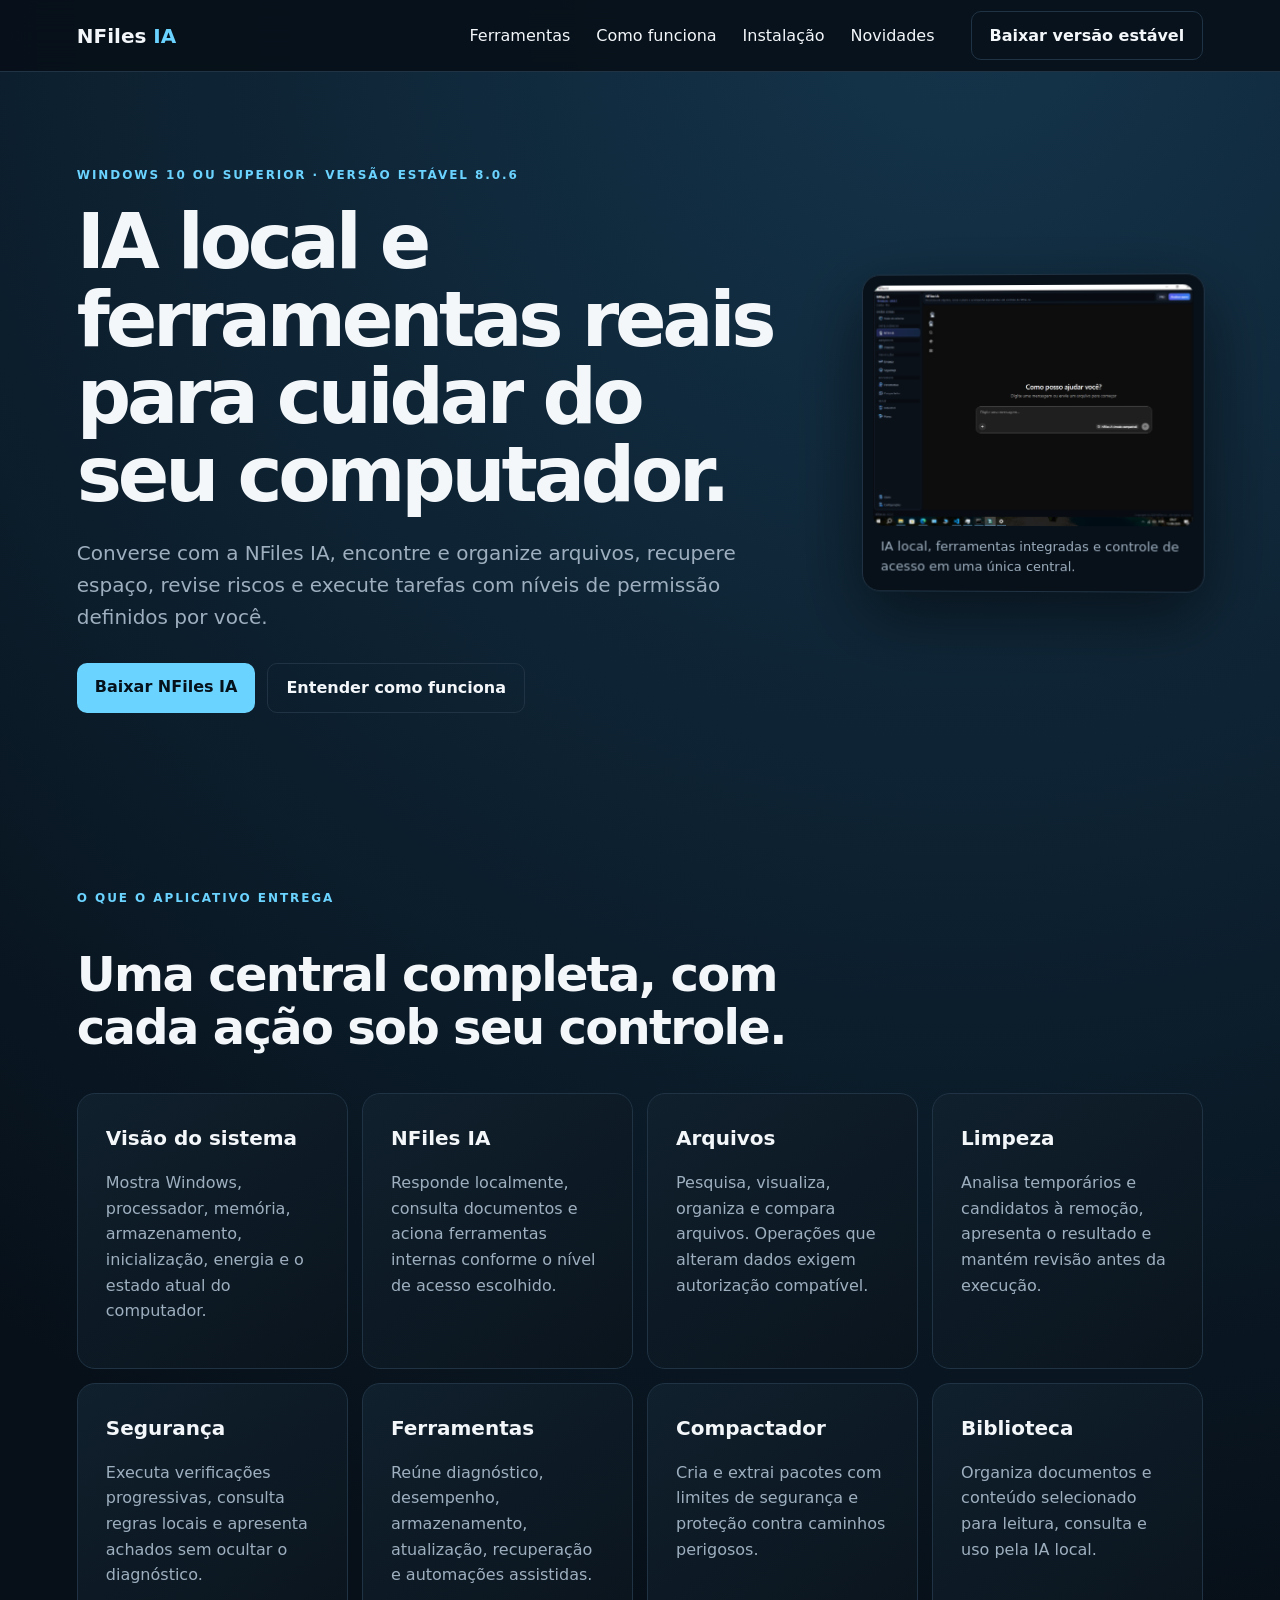
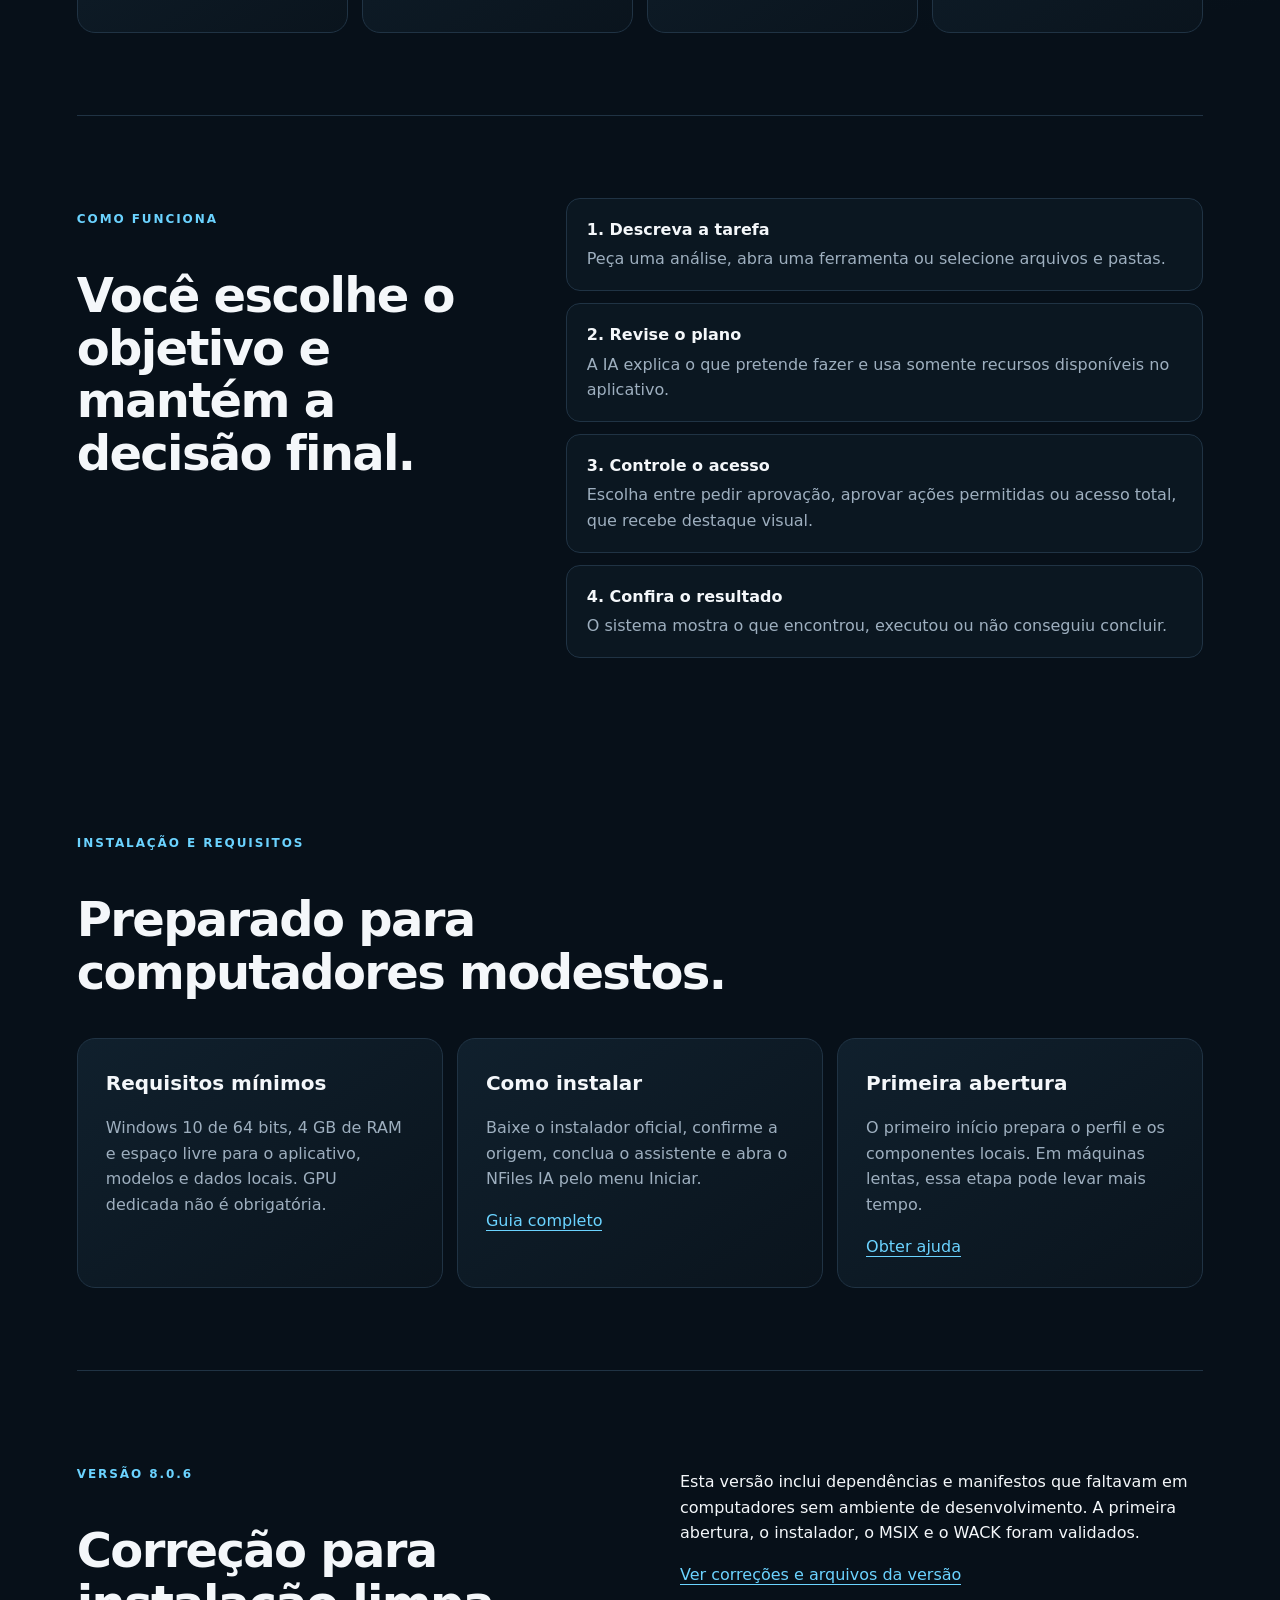
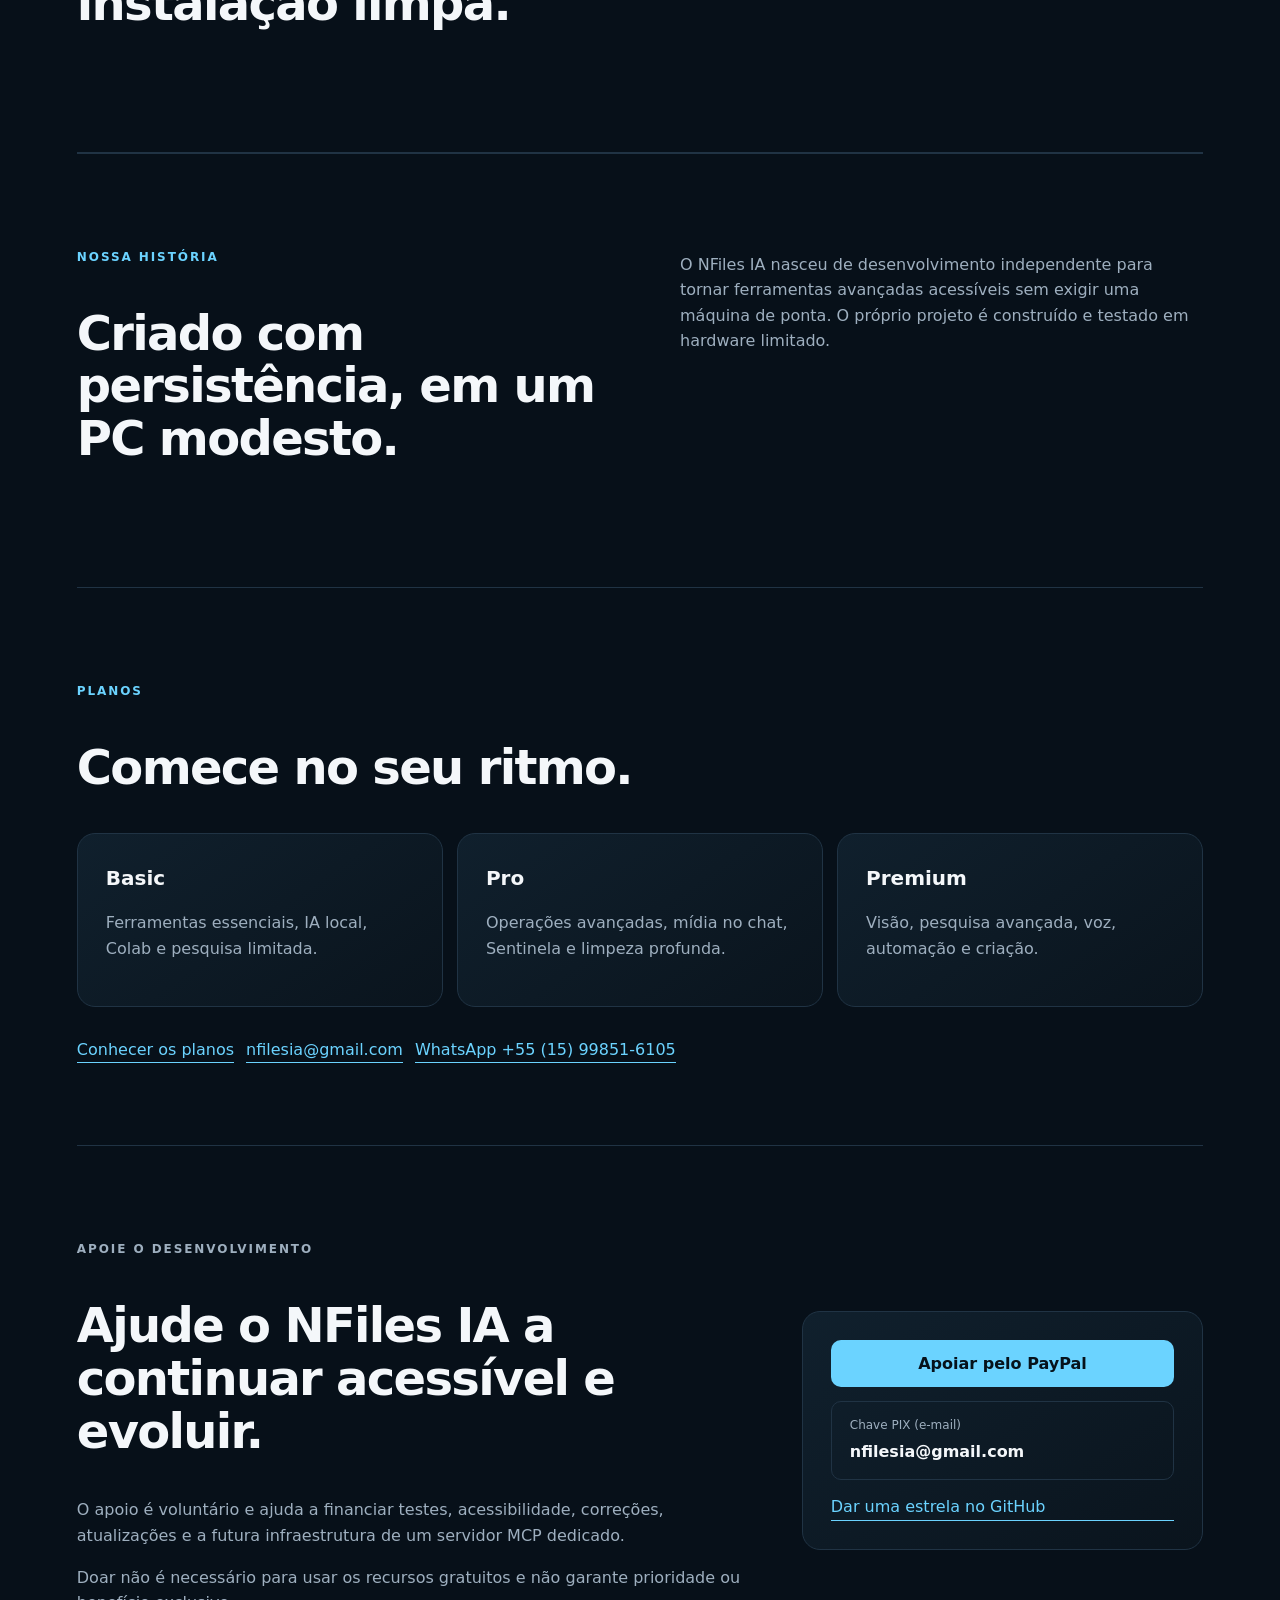
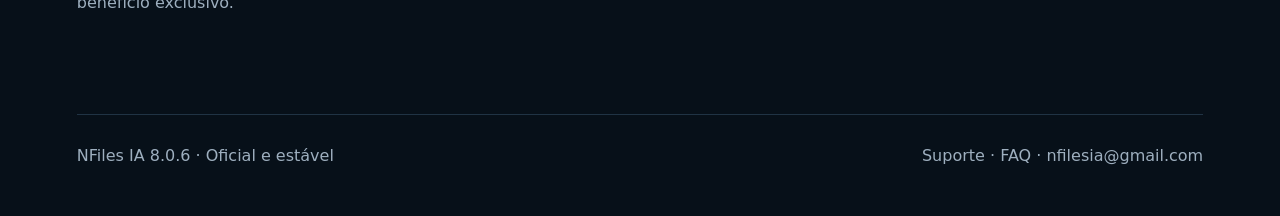
==== commit 113a4c66: "Atualiza pagina oficial para NFiles IA 8.0.6" ====
--- a/docs/index.html
+++ b/docs/index.html
@@ -1,38 +1,12 @@
-<!doctype html>
-<html lang="pt-BR">
-<head>
-  <meta charset="utf-8">
-  <meta name="viewport" content="width=device-width, initial-scale=1">
-  <meta name="description" content="NFiles IA: organização, limpeza, segurança e inteligência local para Windows.">
-  <title>NFiles IA — Seu computador, mais inteligente</title>
-  <link rel="stylesheet" href="site.css">
-</head>
-<body>
-  <header class="nav">
-    <a class="brand" href="#inicio" aria-label="NFiles IA, início">NFiles <span>IA</span></a>
-    <nav aria-label="Navegação principal">
-      <a href="#recursos">Recursos</a><a href="#historia">História</a><a href="#planos">Planos</a>
-    </nav>
-    <a class="button subtle" data-release href="download.html">Baixar versão estável</a>
-  </header>
-  <main>
-    <section class="hero" id="inicio">
-      <div>
-        <p class="eyebrow">NATIVO PARA WINDOWS · RELEASE OFICIAL ESTÁVEL <span id="app-version">8.0.5</span></p>
-        <h1>Seu computador organizado, protegido e inteligente.</h1>
-        <p class="lead">Uma central leve para compreender arquivos, recuperar espaço, revisar riscos e conversar com uma IA que mantém você no controle.</p>
-        <div class="actions"><a class="button" data-release href="download.html">Baixar NFiles IA</a><a class="button subtle" href="app.html">Portal NFiles</a></div>
-      </div>
-      <figure class="hero-product" aria-label="NFiles IA em funcionamento no Windows"><img src="nfiles-ia-interface-8.0.5.png" alt="Tela principal do NFiles IA 8.0.5 com assistente local" width="1400" height="1050"><figcaption>IA local, ferramentas integradas e controle de acesso em uma única central.</figcaption></figure>
-    </section>
-    <section id="recursos">
-      <p class="eyebrow">RECURSOS</p><h2>Projetado para ajudar sem dominar o computador.</h2>
-      <div class="grid"><article><b>Arquivos</b><p>Localize, organize, compare duplicados e leia documentos com operações controladas.</p></article><article><b>Limpeza</b><p>Encontre candidatos com segurança e revise antes de remover qualquer dado importante.</p></article><article><b>Proteção</b><p>Varreduras progressivas e resultados claros, preparadas para computadores fortes ou modestos.</p></article><article><b>NFiles IA</b><p>Chat, ferramentas do aplicativo, documentos e recursos multimodais conforme o plano e o hardware.</p></article></div>
-    </section>
-    <section class="story" id="historia"><div><p class="eyebrow">NOSSA HISTÓRIA</p><h2>Criado com persistência, em um PC modesto.</h2></div><p>O NFiles IA nasceu de mais de um ano de desenvolvimento independente. Seu criador acompanha programação e tecnologia desde 1994 e construiu o projeto sozinho, com a ideia de tornar cuidados avançados do computador acessíveis sem exigir uma máquina de ponta.</p></section>
-    <section id="planos"><p class="eyebrow">PLANOS</p><h2>Comece no seu ritmo.</h2><div class="plans"><article><b>Basic</b><p>Ferramentas essenciais, IA local, Colab e pesquisa limitada.</p></article><article><b>Pro</b><p>Operações avançadas, mídia no chat, Sentinela e limpeza profunda.</p></article><article><b>Premium</b><p>Visão, pesquisa avançada, voz, automação e criação.</p></article></div><div class="contact"><a class="js-buy" href="https://wa.me/5515998516105?text=Ol%C3%A1%2C%20quero%20conhecer%20os%20planos%20Pro%20e%20Premium%20do%20NFiles%20IA.">Comprar Pro ou Premium</a><a id="email" href="mailto:nfilesia@gmail.com">nfilesia@gmail.com</a><a id="whatsapp" href="https://wa.me/5515998516105">WhatsApp +55 (15) 99851-6105</a></div></section>
-  </main>
-  <footer><span>NFiles IA 8.0.5 · Oficial e estável</span><span>Suporte: nfilesia@gmail.com</span></footer>
-  <script src="config.js"></script><script src="site.js"></script>
-</body>
-</html>
+<!doctype html><html lang="pt-BR"><head><meta charset="utf-8"><meta name="viewport" content="width=device-width,initial-scale=1"><meta name="description" content="NFiles IA: IA local, organização de arquivos, limpeza, segurança e ferramentas para Windows 10 ou superior."><title>NFiles IA — Seu computador, mais inteligente</title><link rel="stylesheet" href="site.css"></head><body>
+<header class="nav"><a class="brand" href="#inicio" aria-label="NFiles IA, início">NFiles <span>IA</span></a><nav aria-label="Navegação principal"><a href="#recursos">Ferramentas</a><a href="#funcionamento">Como funciona</a><a href="#instalacao">Instalação</a><a href="#novidades">Novidades</a></nav><a class="button subtle" data-release href="download.html">Baixar versão estável</a></header>
+<main>
+<section class="hero" id="inicio"><div><p class="eyebrow">WINDOWS 10 OU SUPERIOR · VERSÃO ESTÁVEL <span id="app-version">8.0.6</span></p><h1>IA local e ferramentas reais para cuidar do seu computador.</h1><p class="lead">Converse com a NFiles IA, encontre e organize arquivos, recupere espaço, revise riscos e execute tarefas com níveis de permissão definidos por você.</p><div class="actions"><a class="button" data-release href="download.html">Baixar NFiles IA</a><a class="button subtle" href="#funcionamento">Entender como funciona</a></div></div><figure class="hero-product" aria-label="NFiles IA em funcionamento no Windows"><img src="nfiles-ia-interface-8.0.5.png" alt="Tela principal do NFiles IA 8.0.6 com assistente local" width="1400" height="1050"><figcaption>IA local, ferramentas integradas e controle de acesso em uma única central.</figcaption></figure></section>
+<section id="recursos"><p class="eyebrow">O QUE O APLICATIVO ENTREGA</p><h2>Uma central completa, com cada ação sob seu controle.</h2><div class="grid tools-grid"><article><b>Visão do sistema</b><p>Mostra Windows, processador, memória, armazenamento, inicialização, energia e o estado atual do computador.</p></article><article><b>NFiles IA</b><p>Responde localmente, consulta documentos e aciona ferramentas internas conforme o nível de acesso escolhido.</p></article><article><b>Arquivos</b><p>Pesquisa, visualiza, organiza e compara arquivos. Operações que alteram dados exigem autorização compatível.</p></article><article><b>Limpeza</b><p>Analisa temporários e candidatos à remoção, apresenta o resultado e mantém revisão antes da execução.</p></article><article><b>Segurança</b><p>Executa verificações progressivas, consulta regras locais e apresenta achados sem ocultar o diagnóstico.</p></article><article><b>Ferramentas</b><p>Reúne diagnóstico, desempenho, armazenamento, atualização, recuperação e automações assistidas.</p></article><article><b>Compactador</b><p>Cria e extrai pacotes com limites de segurança e proteção contra caminhos perigosos.</p></article><article><b>Biblioteca</b><p>Organiza documentos e conteúdo selecionado para leitura, consulta e uso pela IA local.</p></article></div></section>
+<section class="how" id="funcionamento"><div><p class="eyebrow">COMO FUNCIONA</p><h2>Você escolhe o objetivo e mantém a decisão final.</h2></div><ol class="steps"><li><strong>1. Descreva a tarefa</strong><span>Peça uma análise, abra uma ferramenta ou selecione arquivos e pastas.</span></li><li><strong>2. Revise o plano</strong><span>A IA explica o que pretende fazer e usa somente recursos disponíveis no aplicativo.</span></li><li><strong>3. Controle o acesso</strong><span>Escolha entre pedir aprovação, aprovar ações permitidas ou acesso total, que recebe destaque visual.</span></li><li><strong>4. Confira o resultado</strong><span>O sistema mostra o que encontrou, executou ou não conseguiu concluir.</span></li></ol></section>
+<section id="instalacao"><p class="eyebrow">INSTALAÇÃO E REQUISITOS</p><h2>Preparado para computadores modestos.</h2><div class="plans install-grid"><article><b>Requisitos mínimos</b><p>Windows 10 de 64 bits, 4 GB de RAM e espaço livre para o aplicativo, modelos e dados locais. GPU dedicada não é obrigatória.</p></article><article><b>Como instalar</b><p>Baixe o instalador oficial, confirme a origem, conclua o assistente e abra o NFiles IA pelo menu Iniciar.</p><a href="instalacao.html">Guia completo</a></article><article><b>Primeira abertura</b><p>O primeiro início prepara o perfil e os componentes locais. Em máquinas lentas, essa etapa pode levar mais tempo.</p><a href="suporte.html">Obter ajuda</a></article></div></section>
+<section class="story" id="novidades"><div><p class="eyebrow">VERSÃO 8.0.6</p><h2>Correção para instalação limpa.</h2></div><div><p>Esta versão inclui dependências e manifestos que faltavam em computadores sem ambiente de desenvolvimento. A primeira abertura, o instalador, o MSIX e o WACK foram validados.</p><a class="text-link" href="https://github.com/neurofiles1982-hub/NFiles-IA-Update/releases/tag/v8.0.6">Ver correções e arquivos da versão</a></div></section>
+<section class="story" id="historia"><div><p class="eyebrow">NOSSA HISTÓRIA</p><h2>Criado com persistência, em um PC modesto.</h2></div><p>O NFiles IA nasceu de desenvolvimento independente para tornar ferramentas avançadas acessíveis sem exigir uma máquina de ponta. O próprio projeto é construído e testado em hardware limitado.</p></section>
+<section id="planos"><p class="eyebrow">PLANOS</p><h2>Comece no seu ritmo.</h2><div class="plans"><article><b>Basic</b><p>Ferramentas essenciais, IA local, Colab e pesquisa limitada.</p></article><article><b>Pro</b><p>Operações avançadas, mídia no chat, Sentinela e limpeza profunda.</p></article><article><b>Premium</b><p>Visão, pesquisa avançada, voz, automação e criação.</p></article></div><div class="contact"><a class="js-buy" href="https://wa.me/5515998516105">Conhecer os planos</a><a href="mailto:nfilesia@gmail.com">nfilesia@gmail.com</a><a href="https://wa.me/5515998516105">WhatsApp +55 (15) 99851-6105</a></div></section>
+<section class="support" id="apoie"><div><p class="eyebrow">APOIE O DESENVOLVIMENTO</p><h2>Ajude o NFiles IA a continuar acessível e evoluir.</h2><p>O apoio é voluntário e ajuda a financiar testes, acessibilidade, correções, atualizações e a futura infraestrutura de um servidor MCP dedicado.</p><p>Doar não é necessário para usar os recursos gratuitos e não garante prioridade ou benefício exclusivo.</p></div><div class="support-options"><a class="button" href="https://www.paypal.com/donate/?business=alessandrosc5%40hotmail.com&amp;currency_code=BRL" target="_blank" rel="noopener noreferrer">Apoiar pelo PayPal</a><div class="pix"><span>Chave PIX (e-mail)</span><strong>nfilesia@gmail.com</strong></div><a class="text-link" href="https://github.com/neurofiles1982-hub/Nfiles-IA">Dar uma estrela no GitHub</a></div></section>
+</main><footer><span>NFiles IA 8.0.6 · Oficial e estável</span><span><a href="suporte.html">Suporte</a> · <a href="faq.html">FAQ</a> · nfilesia@gmail.com</span></footer><script src="config.js"></script><script src="site.js"></script></body></html>
--- a/docs/site.css
+++ b/docs/site.css
@@ -1 +1,3 @@
 :root{color-scheme:dark;--bg:#071019;--panel:#0d1924;--line:#203344;--text:#f4f7fa;--muted:#9eafbf;--accent:#6bd3ff;--green:#8be6b0}*{box-sizing:border-box}html{scroll-behavior:smooth}body{margin:0;background:radial-gradient(circle at 75% 0,#14344b 0,transparent 32%),var(--bg);color:var(--text);font:16px/1.6 system-ui,-apple-system,"Segoe UI",sans-serif}.nav{height:72px;display:flex;align-items:center;gap:36px;padding:0 max(24px,6vw);border-bottom:1px solid var(--line);position:sticky;top:0;background:#071019e8;backdrop-filter:blur(16px);z-index:2}.brand{font-size:20px;font-weight:800;margin-right:auto}.brand span,.eyebrow{color:var(--accent)}a{color:inherit;text-decoration:none}.nav nav{display:flex;gap:26px}.button{display:inline-flex;padding:11px 18px;border-radius:10px;background:var(--accent);color:#06121b;font-weight:750}.button.subtle{background:transparent;color:var(--text);border:1px solid var(--line)}main,footer{width:min(1160px,88vw);margin:auto}.hero{min-height:620px;display:grid;grid-template-columns:1.35fr .65fr;gap:72px;align-items:center}.eyebrow{font-size:12px;font-weight:800;letter-spacing:.16em}h1{font-size:clamp(43px,6vw,76px);line-height:1.02;letter-spacing:-.055em;margin:18px 0 24px;max-width:850px}h2{font-size:clamp(30px,4vw,48px);line-height:1.1;letter-spacing:-.035em;max-width:760px}.lead{font-size:20px;color:var(--muted);max-width:720px}.actions,.contact{display:flex;gap:12px;flex-wrap:wrap;margin-top:30px}.status,.grid article,.plans article{background:linear-gradient(145deg,#10202d,#0a141d);border:1px solid var(--line);border-radius:18px;padding:28px}.status span{font-size:11px;color:var(--green);font-weight:800}.status strong{font-size:24px;display:block;margin:10px 0}.status ul{padding-left:20px;color:var(--muted)}.hero-product{margin:0;background:#08111a;border:1px solid var(--line);border-radius:18px;padding:10px;box-shadow:0 24px 70px #0008;transform:perspective(1200px) rotateY(-2deg)}.hero-product img{display:block;width:100%;height:auto;border-radius:11px}.hero-product figcaption{padding:11px 8px 3px;color:var(--muted);font-size:13px}section{padding:82px 0}.grid,.plans{display:grid;grid-template-columns:repeat(4,1fr);gap:14px;margin-top:34px}.grid b,.plans b{font-size:20px}.grid p,.plans p,.story>p{color:var(--muted)}.story{display:grid;grid-template-columns:1fr 1fr;gap:80px;border-top:1px solid var(--line);border-bottom:1px solid var(--line)}.plans{grid-template-columns:repeat(3,1fr)}.contact a{border-bottom:1px solid var(--accent);color:var(--accent)}footer{display:flex;justify-content:space-between;padding:28px 0 48px;color:var(--muted);border-top:1px solid var(--line)}@media(max-width:850px){.nav nav{display:none}.hero,.story{grid-template-columns:1fr;gap:24px}.hero{padding:90px 0}.grid,.plans{grid-template-columns:1fr 1fr}}@media(max-width:560px){.grid,.plans{grid-template-columns:1fr}.nav{padding:0 18px}.nav>.button{display:none}main,footer{width:min(92vw,1160px)}}
+.support{display:grid;grid-template-columns:1.25fr .75fr;gap:56px;align-items:center;border-top:1px solid var(--line)}.support p{color:var(--muted)}.support-options{display:grid;gap:14px;padding:28px;background:linear-gradient(145deg,#10202d,#0a141d);border:1px solid var(--line);border-radius:18px}.support-options .button{justify-content:center}.pix{display:grid;gap:4px;padding:14px 18px;border:1px solid var(--line);border-radius:10px}.pix span{font-size:12px;color:var(--muted)}.pix strong{overflow-wrap:anywhere}@media(max-width:850px){.support{grid-template-columns:1fr;gap:24px}}
+.tools-grid{grid-template-columns:repeat(4,1fr)}.how{display:grid;grid-template-columns:.8fr 1.2fr;gap:64px;border-top:1px solid var(--line)}.steps{display:grid;gap:12px;margin:0;padding:0;list-style:none}.steps li{display:grid;gap:4px;padding:18px 20px;border:1px solid var(--line);border-radius:14px;background:#0b1721}.steps span{color:var(--muted)}.install-grid a,.text-link{color:var(--accent);border-bottom:1px solid var(--accent)}@media(max-width:850px){.how{grid-template-columns:1fr;gap:24px}}
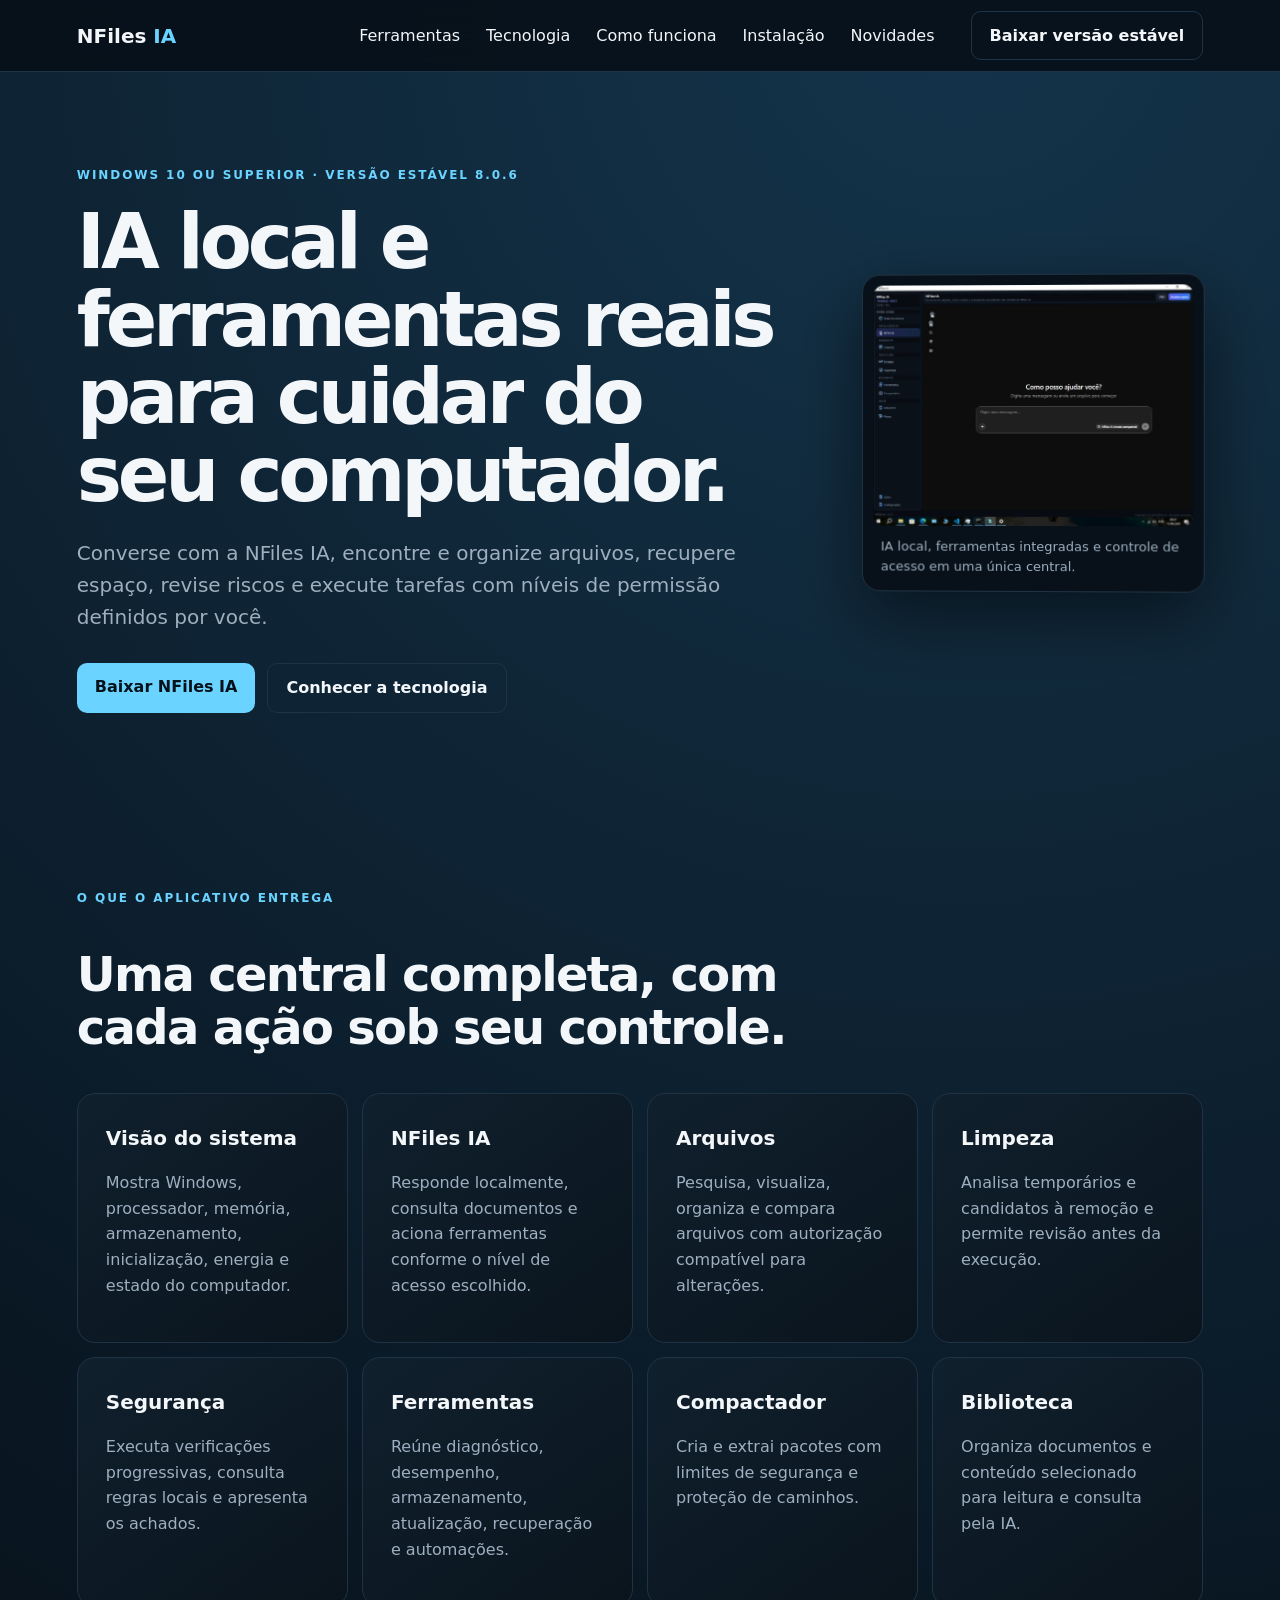
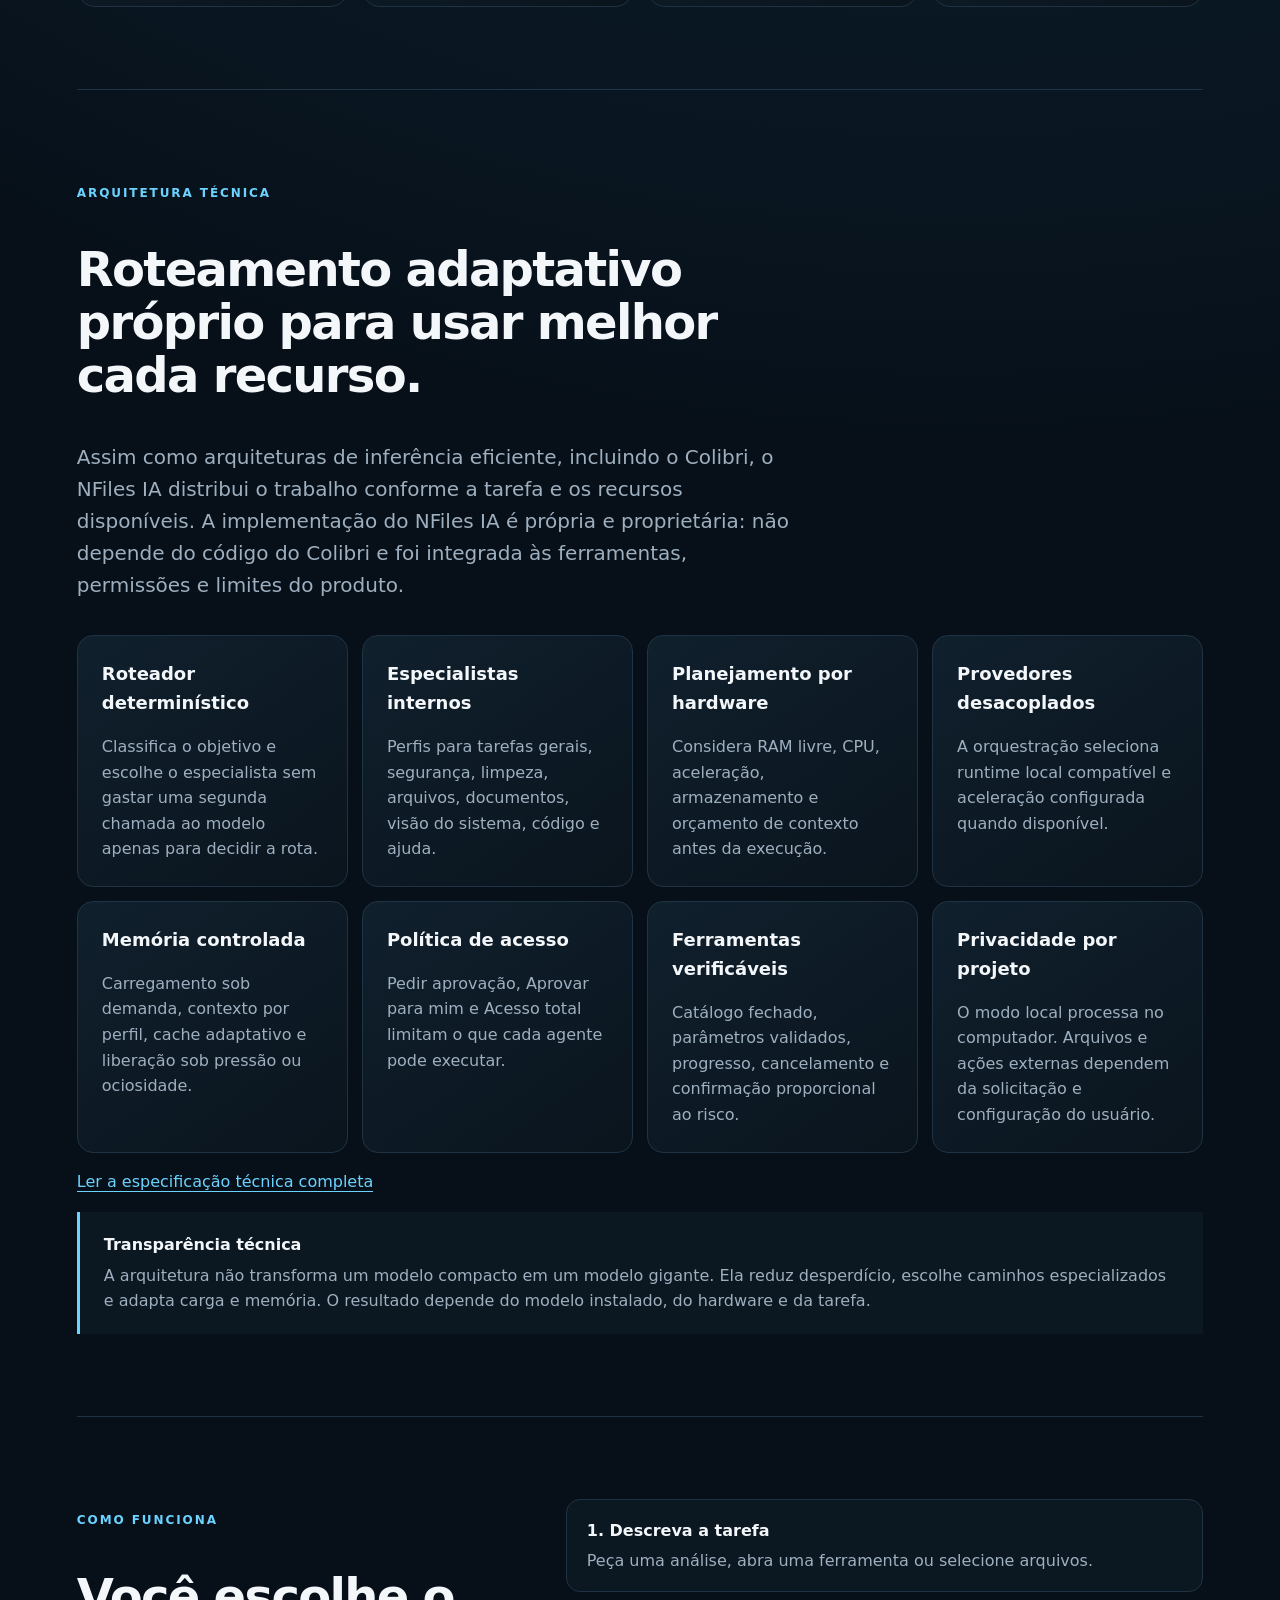
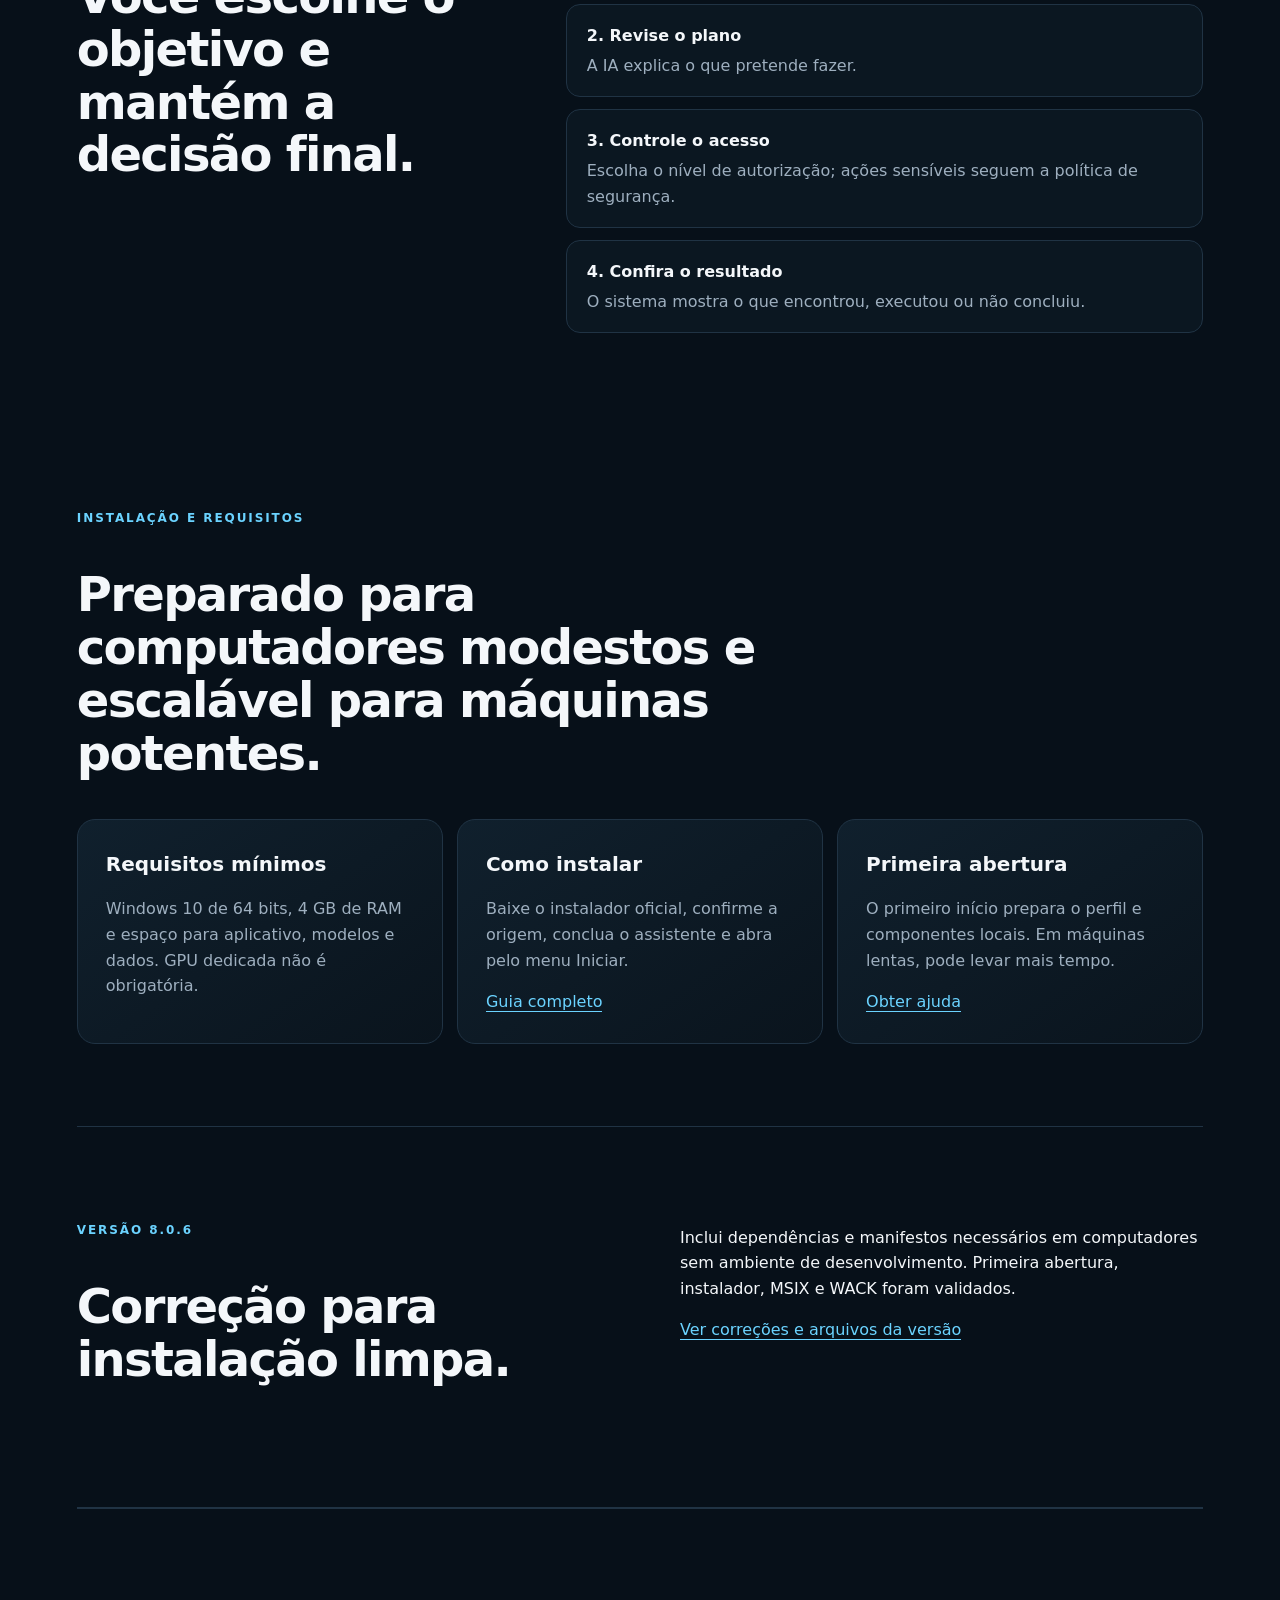
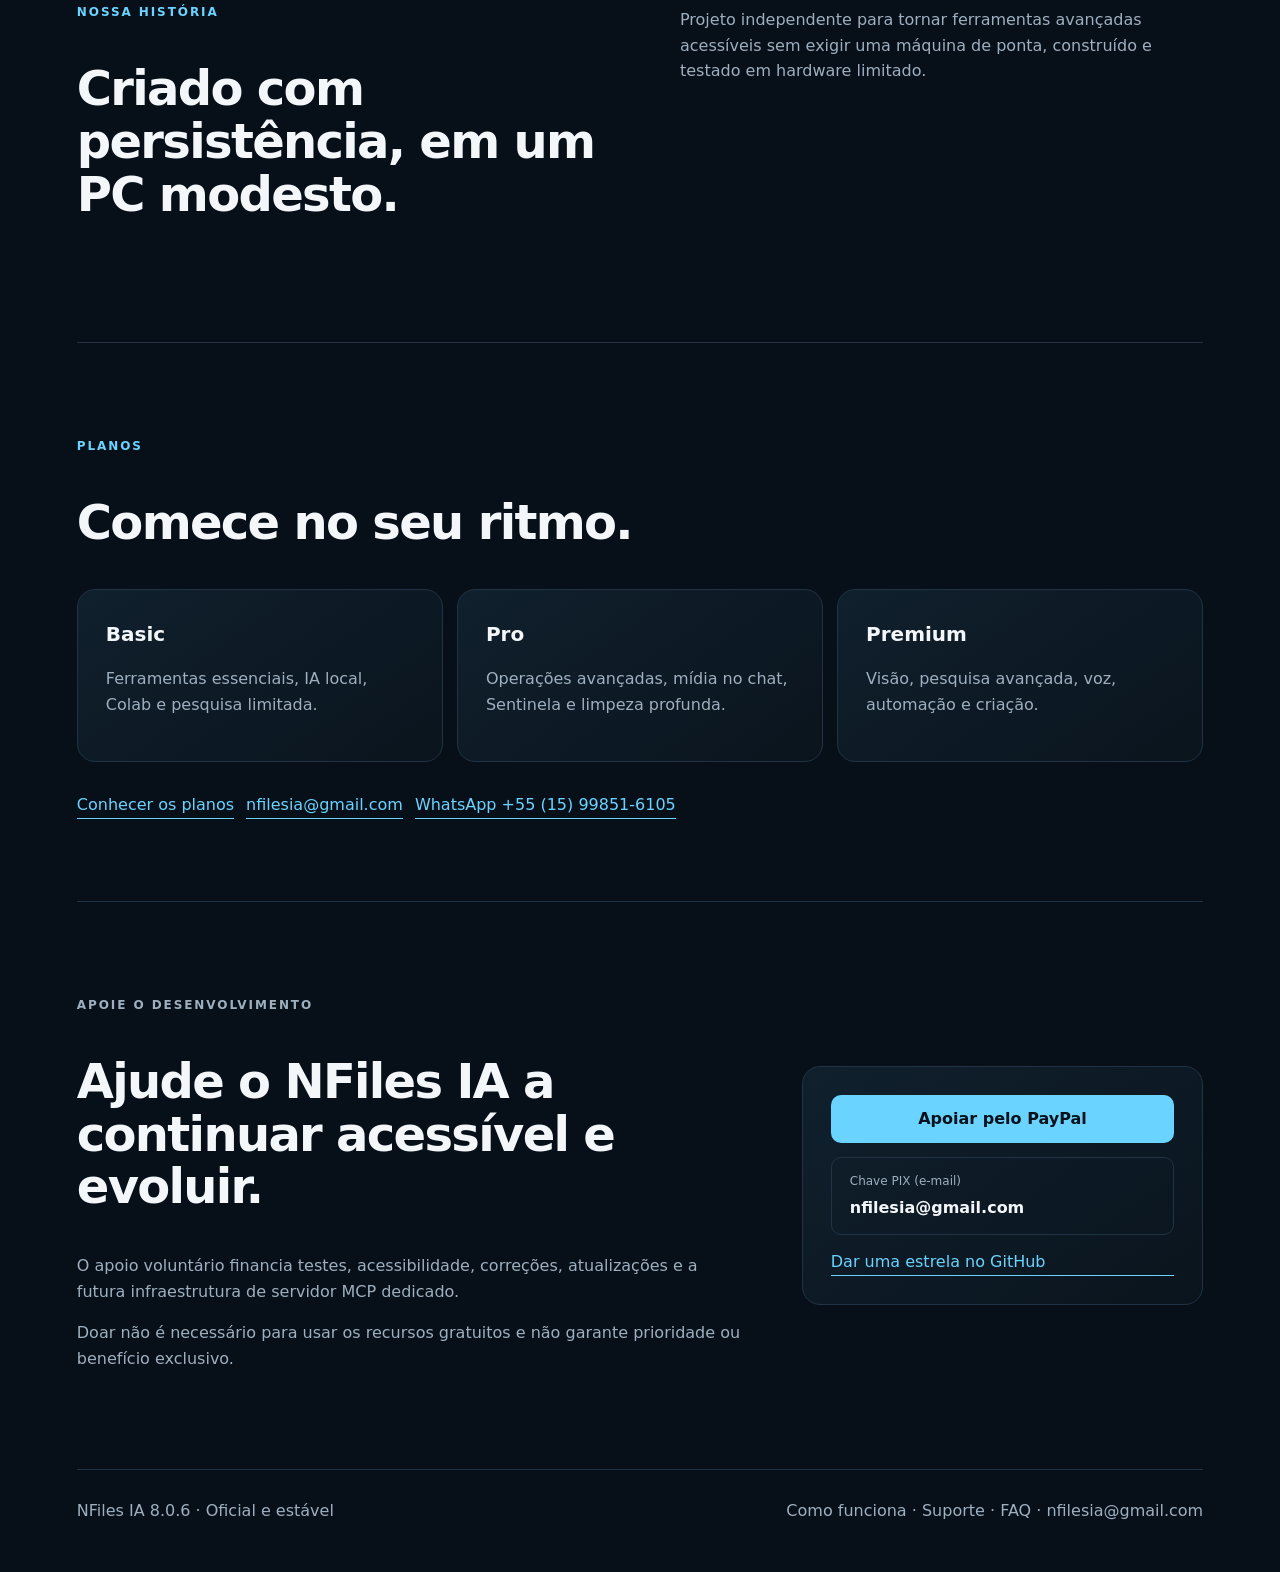
==== commit cf1bbca8: "Documenta arquitetura e melhora descoberta da pagina" ====
--- a/docs/index.html
+++ b/docs/index.html
@@ -1,12 +1,20 @@
-<!doctype html><html lang="pt-BR"><head><meta charset="utf-8"><meta name="viewport" content="width=device-width,initial-scale=1"><meta name="description" content="NFiles IA: IA local, organização de arquivos, limpeza, segurança e ferramentas para Windows 10 ou superior."><title>NFiles IA — Seu computador, mais inteligente</title><link rel="stylesheet" href="site.css"></head><body>
-<header class="nav"><a class="brand" href="#inicio" aria-label="NFiles IA, início">NFiles <span>IA</span></a><nav aria-label="Navegação principal"><a href="#recursos">Ferramentas</a><a href="#funcionamento">Como funciona</a><a href="#instalacao">Instalação</a><a href="#novidades">Novidades</a></nav><a class="button subtle" data-release href="download.html">Baixar versão estável</a></header>
-<main>
-<section class="hero" id="inicio"><div><p class="eyebrow">WINDOWS 10 OU SUPERIOR · VERSÃO ESTÁVEL <span id="app-version">8.0.6</span></p><h1>IA local e ferramentas reais para cuidar do seu computador.</h1><p class="lead">Converse com a NFiles IA, encontre e organize arquivos, recupere espaço, revise riscos e execute tarefas com níveis de permissão definidos por você.</p><div class="actions"><a class="button" data-release href="download.html">Baixar NFiles IA</a><a class="button subtle" href="#funcionamento">Entender como funciona</a></div></div><figure class="hero-product" aria-label="NFiles IA em funcionamento no Windows"><img src="nfiles-ia-interface-8.0.5.png" alt="Tela principal do NFiles IA 8.0.6 com assistente local" width="1400" height="1050"><figcaption>IA local, ferramentas integradas e controle de acesso em uma única central.</figcaption></figure></section>
-<section id="recursos"><p class="eyebrow">O QUE O APLICATIVO ENTREGA</p><h2>Uma central completa, com cada ação sob seu controle.</h2><div class="grid tools-grid"><article><b>Visão do sistema</b><p>Mostra Windows, processador, memória, armazenamento, inicialização, energia e o estado atual do computador.</p></article><article><b>NFiles IA</b><p>Responde localmente, consulta documentos e aciona ferramentas internas conforme o nível de acesso escolhido.</p></article><article><b>Arquivos</b><p>Pesquisa, visualiza, organiza e compara arquivos. Operações que alteram dados exigem autorização compatível.</p></article><article><b>Limpeza</b><p>Analisa temporários e candidatos à remoção, apresenta o resultado e mantém revisão antes da execução.</p></article><article><b>Segurança</b><p>Executa verificações progressivas, consulta regras locais e apresenta achados sem ocultar o diagnóstico.</p></article><article><b>Ferramentas</b><p>Reúne diagnóstico, desempenho, armazenamento, atualização, recuperação e automações assistidas.</p></article><article><b>Compactador</b><p>Cria e extrai pacotes com limites de segurança e proteção contra caminhos perigosos.</p></article><article><b>Biblioteca</b><p>Organiza documentos e conteúdo selecionado para leitura, consulta e uso pela IA local.</p></article></div></section>
-<section class="how" id="funcionamento"><div><p class="eyebrow">COMO FUNCIONA</p><h2>Você escolhe o objetivo e mantém a decisão final.</h2></div><ol class="steps"><li><strong>1. Descreva a tarefa</strong><span>Peça uma análise, abra uma ferramenta ou selecione arquivos e pastas.</span></li><li><strong>2. Revise o plano</strong><span>A IA explica o que pretende fazer e usa somente recursos disponíveis no aplicativo.</span></li><li><strong>3. Controle o acesso</strong><span>Escolha entre pedir aprovação, aprovar ações permitidas ou acesso total, que recebe destaque visual.</span></li><li><strong>4. Confira o resultado</strong><span>O sistema mostra o que encontrou, executou ou não conseguiu concluir.</span></li></ol></section>
-<section id="instalacao"><p class="eyebrow">INSTALAÇÃO E REQUISITOS</p><h2>Preparado para computadores modestos.</h2><div class="plans install-grid"><article><b>Requisitos mínimos</b><p>Windows 10 de 64 bits, 4 GB de RAM e espaço livre para o aplicativo, modelos e dados locais. GPU dedicada não é obrigatória.</p></article><article><b>Como instalar</b><p>Baixe o instalador oficial, confirme a origem, conclua o assistente e abra o NFiles IA pelo menu Iniciar.</p><a href="instalacao.html">Guia completo</a></article><article><b>Primeira abertura</b><p>O primeiro início prepara o perfil e os componentes locais. Em máquinas lentas, essa etapa pode levar mais tempo.</p><a href="suporte.html">Obter ajuda</a></article></div></section>
-<section class="story" id="novidades"><div><p class="eyebrow">VERSÃO 8.0.6</p><h2>Correção para instalação limpa.</h2></div><div><p>Esta versão inclui dependências e manifestos que faltavam em computadores sem ambiente de desenvolvimento. A primeira abertura, o instalador, o MSIX e o WACK foram validados.</p><a class="text-link" href="https://github.com/neurofiles1982-hub/NFiles-IA-Update/releases/tag/v8.0.6">Ver correções e arquivos da versão</a></div></section>
-<section class="story" id="historia"><div><p class="eyebrow">NOSSA HISTÓRIA</p><h2>Criado com persistência, em um PC modesto.</h2></div><p>O NFiles IA nasceu de desenvolvimento independente para tornar ferramentas avançadas acessíveis sem exigir uma máquina de ponta. O próprio projeto é construído e testado em hardware limitado.</p></section>
+<!doctype html><html lang="pt-BR"><head><meta charset="utf-8"><meta name="viewport" content="width=device-width,initial-scale=1">
+<title>NFiles IA 8.0.6 — IA local e ferramentas para Windows</title>
+<meta name="description" content="NFiles IA: IA local para Windows com roteamento adaptativo proprietário, especialistas, organização de arquivos, limpeza, segurança e controle real de permissões.">
+<meta name="keywords" content="IA local Windows, inteligência artificial offline, IA para PC fraco, assistente Windows, organização de arquivos, limpeza de PC, NFiles IA">
+<meta name="robots" content="index,follow,max-image-preview:large,max-snippet:-1"><meta name="author" content="NFiles IA">
+<link rel="canonical" href="https://neurofiles1982-hub.github.io/NFiles-IA-Update/">
+<meta property="og:type" content="website"><meta property="og:locale" content="pt_BR"><meta property="og:site_name" content="NFiles IA"><meta property="og:title" content="NFiles IA — IA local e ferramentas reais para Windows"><meta property="og:description" content="Roteamento adaptativo proprietário, especialistas e ferramentas locais sob controle do usuário, desde PCs com 4 GB de RAM."><meta property="og:url" content="https://neurofiles1982-hub.github.io/NFiles-IA-Update/"><meta property="og:image" content="https://neurofiles1982-hub.github.io/NFiles-IA-Update/nfiles-ia-interface-8.0.5.png">
+<meta name="twitter:card" content="summary_large_image"><meta name="twitter:title" content="NFiles IA — IA local para Windows"><meta name="twitter:description" content="IA local, roteamento adaptativo e ferramentas integradas para computadores modestos e avançados."><meta name="twitter:image" content="https://neurofiles1982-hub.github.io/NFiles-IA-Update/nfiles-ia-interface-8.0.5.png">
+<link rel="stylesheet" href="site.css"><script type="application/ld+json">{"@context":"https://schema.org","@type":"SoftwareApplication","name":"NFiles IA","applicationCategory":"UtilitiesApplication","operatingSystem":"Windows 10 ou superior, 64 bits","softwareVersion":"8.0.6","description":"Assistente de IA local com roteamento adaptativo proprietário, especialistas e ferramentas de sistema sob controle do usuário.","url":"https://neurofiles1982-hub.github.io/NFiles-IA-Update/","downloadUrl":"https://github.com/neurofiles1982-hub/NFiles-IA-Update/releases/tag/v8.0.6","author":{"@type":"Organization","name":"NFiles IA"},"offers":{"@type":"Offer","price":"0","priceCurrency":"BRL"}}</script></head><body>
+<header class="nav"><a class="brand" href="#inicio" aria-label="NFiles IA, início">NFiles <span>IA</span></a><nav aria-label="Navegação principal"><a href="#recursos">Ferramentas</a><a href="#arquitetura">Tecnologia</a><a href="#funcionamento">Como funciona</a><a href="#instalacao">Instalação</a><a href="#novidades">Novidades</a></nav><a class="button subtle" data-release href="download.html">Baixar versão estável</a></header><main>
+<section class="hero" id="inicio"><div><p class="eyebrow">WINDOWS 10 OU SUPERIOR · VERSÃO ESTÁVEL <span id="app-version">8.0.6</span></p><h1>IA local e ferramentas reais para cuidar do seu computador.</h1><p class="lead">Converse com a NFiles IA, encontre e organize arquivos, recupere espaço, revise riscos e execute tarefas com níveis de permissão definidos por você.</p><div class="actions"><a class="button" data-release href="download.html">Baixar NFiles IA</a><a class="button subtle" href="#arquitetura">Conhecer a tecnologia</a></div></div><figure class="hero-product"><img src="nfiles-ia-interface-8.0.5.png" alt="Tela do NFiles IA 8.0.6 no Windows" width="1400" height="1050"><figcaption>IA local, ferramentas integradas e controle de acesso em uma única central.</figcaption></figure></section>
+<section id="recursos"><p class="eyebrow">O QUE O APLICATIVO ENTREGA</p><h2>Uma central completa, com cada ação sob seu controle.</h2><div class="grid tools-grid"><article><b>Visão do sistema</b><p>Mostra Windows, processador, memória, armazenamento, inicialização, energia e estado do computador.</p></article><article><b>NFiles IA</b><p>Responde localmente, consulta documentos e aciona ferramentas conforme o nível de acesso escolhido.</p></article><article><b>Arquivos</b><p>Pesquisa, visualiza, organiza e compara arquivos com autorização compatível para alterações.</p></article><article><b>Limpeza</b><p>Analisa temporários e candidatos à remoção e permite revisão antes da execução.</p></article><article><b>Segurança</b><p>Executa verificações progressivas, consulta regras locais e apresenta os achados.</p></article><article><b>Ferramentas</b><p>Reúne diagnóstico, desempenho, armazenamento, atualização, recuperação e automações.</p></article><article><b>Compactador</b><p>Cria e extrai pacotes com limites de segurança e proteção de caminhos.</p></article><article><b>Biblioteca</b><p>Organiza documentos e conteúdo selecionado para leitura e consulta pela IA.</p></article></div></section>
+<section class="architecture" id="arquitetura"><div><p class="eyebrow">ARQUITETURA TÉCNICA</p><h2>Roteamento adaptativo próprio para usar melhor cada recurso.</h2><p class="lead">Assim como arquiteturas de inferência eficiente, incluindo o Colibri, o NFiles IA distribui o trabalho conforme a tarefa e os recursos disponíveis. A implementação do NFiles IA é própria e proprietária: não depende do código do Colibri e foi integrada às ferramentas, permissões e limites do produto.</p></div><div class="tech-grid"><article><b>Roteador determinístico</b><p>Classifica o objetivo e escolhe o especialista sem gastar uma segunda chamada ao modelo apenas para decidir a rota.</p></article><article><b>Especialistas internos</b><p>Perfis para tarefas gerais, segurança, limpeza, arquivos, documentos, visão do sistema, código e ajuda.</p></article><article><b>Planejamento por hardware</b><p>Considera RAM livre, CPU, aceleração, armazenamento e orçamento de contexto antes da execução.</p></article><article><b>Provedores desacoplados</b><p>A orquestração seleciona runtime local compatível e aceleração configurada quando disponível.</p></article><article><b>Memória controlada</b><p>Carregamento sob demanda, contexto por perfil, cache adaptativo e liberação sob pressão ou ociosidade.</p></article><article><b>Política de acesso</b><p>Pedir aprovação, Aprovar para mim e Acesso total limitam o que cada agente pode executar.</p></article><article><b>Ferramentas verificáveis</b><p>Catálogo fechado, parâmetros validados, progresso, cancelamento e confirmação proporcional ao risco.</p></article><article><b>Privacidade por projeto</b><p>O modo local processa no computador. Arquivos e ações externas dependem da solicitação e configuração do usuário.</p></article></div><p><a class="text-link" href="tecnologia.html">Ler a especificação técnica completa</a></p><aside class="transparency"><strong>Transparência técnica</strong><span>A arquitetura não transforma um modelo compacto em um modelo gigante. Ela reduz desperdício, escolhe caminhos especializados e adapta carga e memória. O resultado depende do modelo instalado, do hardware e da tarefa.</span></aside></section>
+<section class="how" id="funcionamento"><div><p class="eyebrow">COMO FUNCIONA</p><h2>Você escolhe o objetivo e mantém a decisão final.</h2></div><ol class="steps"><li><strong>1. Descreva a tarefa</strong><span>Peça uma análise, abra uma ferramenta ou selecione arquivos.</span></li><li><strong>2. Revise o plano</strong><span>A IA explica o que pretende fazer.</span></li><li><strong>3. Controle o acesso</strong><span>Escolha o nível de autorização; ações sensíveis seguem a política de segurança.</span></li><li><strong>4. Confira o resultado</strong><span>O sistema mostra o que encontrou, executou ou não concluiu.</span></li></ol></section>
+<section id="instalacao"><p class="eyebrow">INSTALAÇÃO E REQUISITOS</p><h2>Preparado para computadores modestos e escalável para máquinas potentes.</h2><div class="plans install-grid"><article><b>Requisitos mínimos</b><p>Windows 10 de 64 bits, 4 GB de RAM e espaço para aplicativo, modelos e dados. GPU dedicada não é obrigatória.</p></article><article><b>Como instalar</b><p>Baixe o instalador oficial, confirme a origem, conclua o assistente e abra pelo menu Iniciar.</p><a href="instalacao.html">Guia completo</a></article><article><b>Primeira abertura</b><p>O primeiro início prepara o perfil e componentes locais. Em máquinas lentas, pode levar mais tempo.</p><a href="suporte.html">Obter ajuda</a></article></div></section>
+<section class="story" id="novidades"><div><p class="eyebrow">VERSÃO 8.0.6</p><h2>Correção para instalação limpa.</h2></div><div><p>Inclui dependências e manifestos necessários em computadores sem ambiente de desenvolvimento. Primeira abertura, instalador, MSIX e WACK foram validados.</p><a class="text-link" href="https://github.com/neurofiles1982-hub/NFiles-IA-Update/releases/tag/v8.0.6">Ver correções e arquivos da versão</a></div></section>
+<section class="story" id="historia"><div><p class="eyebrow">NOSSA HISTÓRIA</p><h2>Criado com persistência, em um PC modesto.</h2></div><p>Projeto independente para tornar ferramentas avançadas acessíveis sem exigir uma máquina de ponta, construído e testado em hardware limitado.</p></section>
 <section id="planos"><p class="eyebrow">PLANOS</p><h2>Comece no seu ritmo.</h2><div class="plans"><article><b>Basic</b><p>Ferramentas essenciais, IA local, Colab e pesquisa limitada.</p></article><article><b>Pro</b><p>Operações avançadas, mídia no chat, Sentinela e limpeza profunda.</p></article><article><b>Premium</b><p>Visão, pesquisa avançada, voz, automação e criação.</p></article></div><div class="contact"><a class="js-buy" href="https://wa.me/5515998516105">Conhecer os planos</a><a href="mailto:nfilesia@gmail.com">nfilesia@gmail.com</a><a href="https://wa.me/5515998516105">WhatsApp +55 (15) 99851-6105</a></div></section>
-<section class="support" id="apoie"><div><p class="eyebrow">APOIE O DESENVOLVIMENTO</p><h2>Ajude o NFiles IA a continuar acessível e evoluir.</h2><p>O apoio é voluntário e ajuda a financiar testes, acessibilidade, correções, atualizações e a futura infraestrutura de um servidor MCP dedicado.</p><p>Doar não é necessário para usar os recursos gratuitos e não garante prioridade ou benefício exclusivo.</p></div><div class="support-options"><a class="button" href="https://www.paypal.com/donate/?business=alessandrosc5%40hotmail.com&amp;currency_code=BRL" target="_blank" rel="noopener noreferrer">Apoiar pelo PayPal</a><div class="pix"><span>Chave PIX (e-mail)</span><strong>nfilesia@gmail.com</strong></div><a class="text-link" href="https://github.com/neurofiles1982-hub/Nfiles-IA">Dar uma estrela no GitHub</a></div></section>
-</main><footer><span>NFiles IA 8.0.6 · Oficial e estável</span><span><a href="suporte.html">Suporte</a> · <a href="faq.html">FAQ</a> · nfilesia@gmail.com</span></footer><script src="config.js"></script><script src="site.js"></script></body></html>
+<section class="support" id="apoie"><div><p class="eyebrow">APOIE O DESENVOLVIMENTO</p><h2>Ajude o NFiles IA a continuar acessível e evoluir.</h2><p>O apoio voluntário financia testes, acessibilidade, correções, atualizações e a futura infraestrutura de servidor MCP dedicado.</p><p>Doar não é necessário para usar os recursos gratuitos e não garante prioridade ou benefício exclusivo.</p></div><div class="support-options"><a class="button" href="https://www.paypal.com/donate/?business=alessandrosc5%40hotmail.com&amp;currency_code=BRL" target="_blank" rel="noopener noreferrer">Apoiar pelo PayPal</a><div class="pix"><span>Chave PIX (e-mail)</span><strong>nfilesia@gmail.com</strong></div><a class="text-link" href="https://github.com/neurofiles1982-hub/Nfiles-IA">Dar uma estrela no GitHub</a></div></section>
+</main><footer><span>NFiles IA 8.0.6 · Oficial e estável</span><span><a href="como-funciona.html">Como funciona</a> · <a href="suporte.html">Suporte</a> · <a href="faq.html">FAQ</a> · nfilesia@gmail.com</span></footer><script src="config.js"></script><script src="site.js"></script></body></html>
--- a/docs/site.css
+++ b/docs/site.css
@@ -1,3 +1,4 @@
 :root{color-scheme:dark;--bg:#071019;--panel:#0d1924;--line:#203344;--text:#f4f7fa;--muted:#9eafbf;--accent:#6bd3ff;--green:#8be6b0}*{box-sizing:border-box}html{scroll-behavior:smooth}body{margin:0;background:radial-gradient(circle at 75% 0,#14344b 0,transparent 32%),var(--bg);color:var(--text);font:16px/1.6 system-ui,-apple-system,"Segoe UI",sans-serif}.nav{height:72px;display:flex;align-items:center;gap:36px;padding:0 max(24px,6vw);border-bottom:1px solid var(--line);position:sticky;top:0;background:#071019e8;backdrop-filter:blur(16px);z-index:2}.brand{font-size:20px;font-weight:800;margin-right:auto}.brand span,.eyebrow{color:var(--accent)}a{color:inherit;text-decoration:none}.nav nav{display:flex;gap:26px}.button{display:inline-flex;padding:11px 18px;border-radius:10px;background:var(--accent);color:#06121b;font-weight:750}.button.subtle{background:transparent;color:var(--text);border:1px solid var(--line)}main,footer{width:min(1160px,88vw);margin:auto}.hero{min-height:620px;display:grid;grid-template-columns:1.35fr .65fr;gap:72px;align-items:center}.eyebrow{font-size:12px;font-weight:800;letter-spacing:.16em}h1{font-size:clamp(43px,6vw,76px);line-height:1.02;letter-spacing:-.055em;margin:18px 0 24px;max-width:850px}h2{font-size:clamp(30px,4vw,48px);line-height:1.1;letter-spacing:-.035em;max-width:760px}.lead{font-size:20px;color:var(--muted);max-width:720px}.actions,.contact{display:flex;gap:12px;flex-wrap:wrap;margin-top:30px}.status,.grid article,.plans article{background:linear-gradient(145deg,#10202d,#0a141d);border:1px solid var(--line);border-radius:18px;padding:28px}.status span{font-size:11px;color:var(--green);font-weight:800}.status strong{font-size:24px;display:block;margin:10px 0}.status ul{padding-left:20px;color:var(--muted)}.hero-product{margin:0;background:#08111a;border:1px solid var(--line);border-radius:18px;padding:10px;box-shadow:0 24px 70px #0008;transform:perspective(1200px) rotateY(-2deg)}.hero-product img{display:block;width:100%;height:auto;border-radius:11px}.hero-product figcaption{padding:11px 8px 3px;color:var(--muted);font-size:13px}section{padding:82px 0}.grid,.plans{display:grid;grid-template-columns:repeat(4,1fr);gap:14px;margin-top:34px}.grid b,.plans b{font-size:20px}.grid p,.plans p,.story>p{color:var(--muted)}.story{display:grid;grid-template-columns:1fr 1fr;gap:80px;border-top:1px solid var(--line);border-bottom:1px solid var(--line)}.plans{grid-template-columns:repeat(3,1fr)}.contact a{border-bottom:1px solid var(--accent);color:var(--accent)}footer{display:flex;justify-content:space-between;padding:28px 0 48px;color:var(--muted);border-top:1px solid var(--line)}@media(max-width:850px){.nav nav{display:none}.hero,.story{grid-template-columns:1fr;gap:24px}.hero{padding:90px 0}.grid,.plans{grid-template-columns:1fr 1fr}}@media(max-width:560px){.grid,.plans{grid-template-columns:1fr}.nav{padding:0 18px}.nav>.button{display:none}main,footer{width:min(92vw,1160px)}}
 .support{display:grid;grid-template-columns:1.25fr .75fr;gap:56px;align-items:center;border-top:1px solid var(--line)}.support p{color:var(--muted)}.support-options{display:grid;gap:14px;padding:28px;background:linear-gradient(145deg,#10202d,#0a141d);border:1px solid var(--line);border-radius:18px}.support-options .button{justify-content:center}.pix{display:grid;gap:4px;padding:14px 18px;border:1px solid var(--line);border-radius:10px}.pix span{font-size:12px;color:var(--muted)}.pix strong{overflow-wrap:anywhere}@media(max-width:850px){.support{grid-template-columns:1fr;gap:24px}}
 .tools-grid{grid-template-columns:repeat(4,1fr)}.how{display:grid;grid-template-columns:.8fr 1.2fr;gap:64px;border-top:1px solid var(--line)}.steps{display:grid;gap:12px;margin:0;padding:0;list-style:none}.steps li{display:grid;gap:4px;padding:18px 20px;border:1px solid var(--line);border-radius:14px;background:#0b1721}.steps span{color:var(--muted)}.install-grid a,.text-link{color:var(--accent);border-bottom:1px solid var(--accent)}@media(max-width:850px){.how{grid-template-columns:1fr;gap:24px}}
+.architecture{border-top:1px solid var(--line)}.architecture>.lead{max-width:980px}.tech-grid{display:grid;grid-template-columns:repeat(4,1fr);gap:14px;margin-top:34px}.tech-grid article{padding:24px;background:linear-gradient(145deg,#10202d,#0a141d);border:1px solid var(--line);border-radius:16px}.tech-grid b{font-size:18px}.tech-grid p{color:var(--muted);margin-bottom:0}.transparency{display:grid;gap:5px;margin-top:18px;padding:20px 24px;border-left:3px solid var(--accent);background:#0b1721}.transparency span{color:var(--muted)}@media(max-width:1000px){.tech-grid{grid-template-columns:repeat(2,1fr)}}@media(max-width:560px){.tech-grid{grid-template-columns:1fr}}
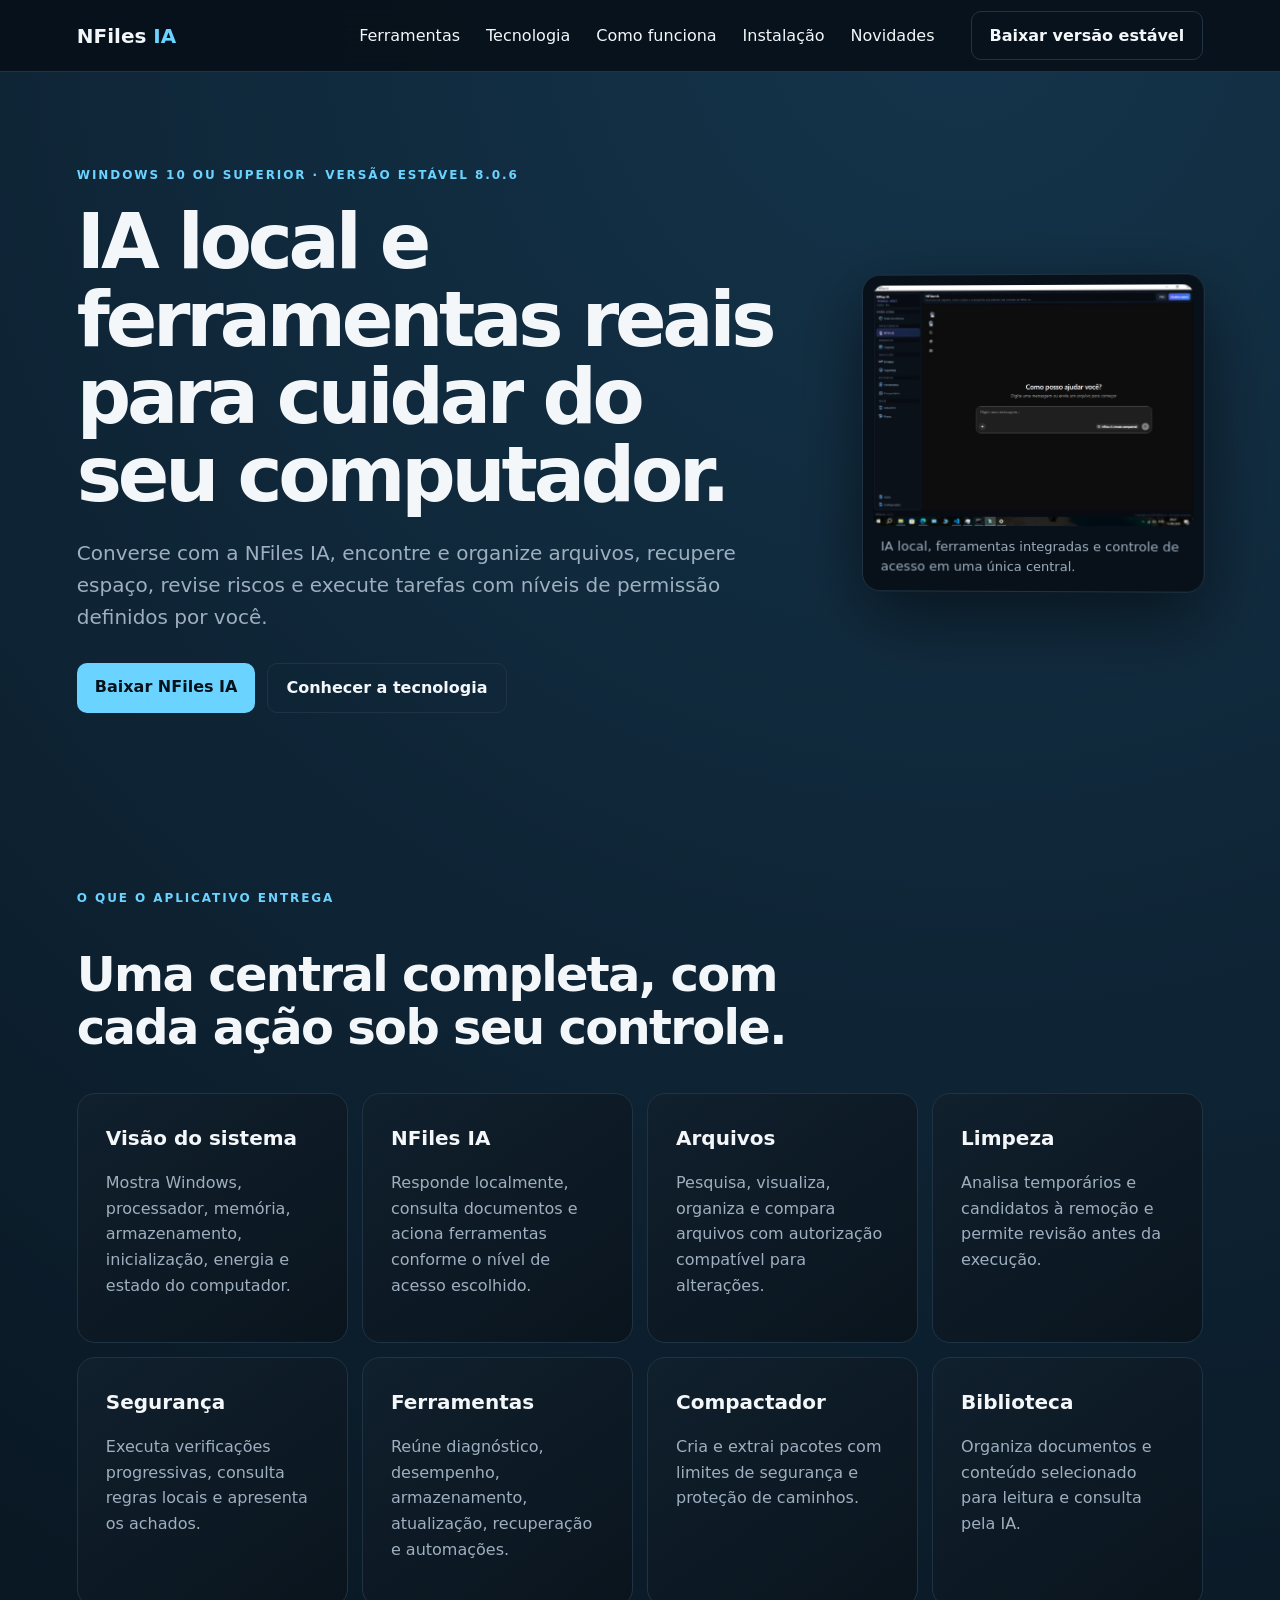
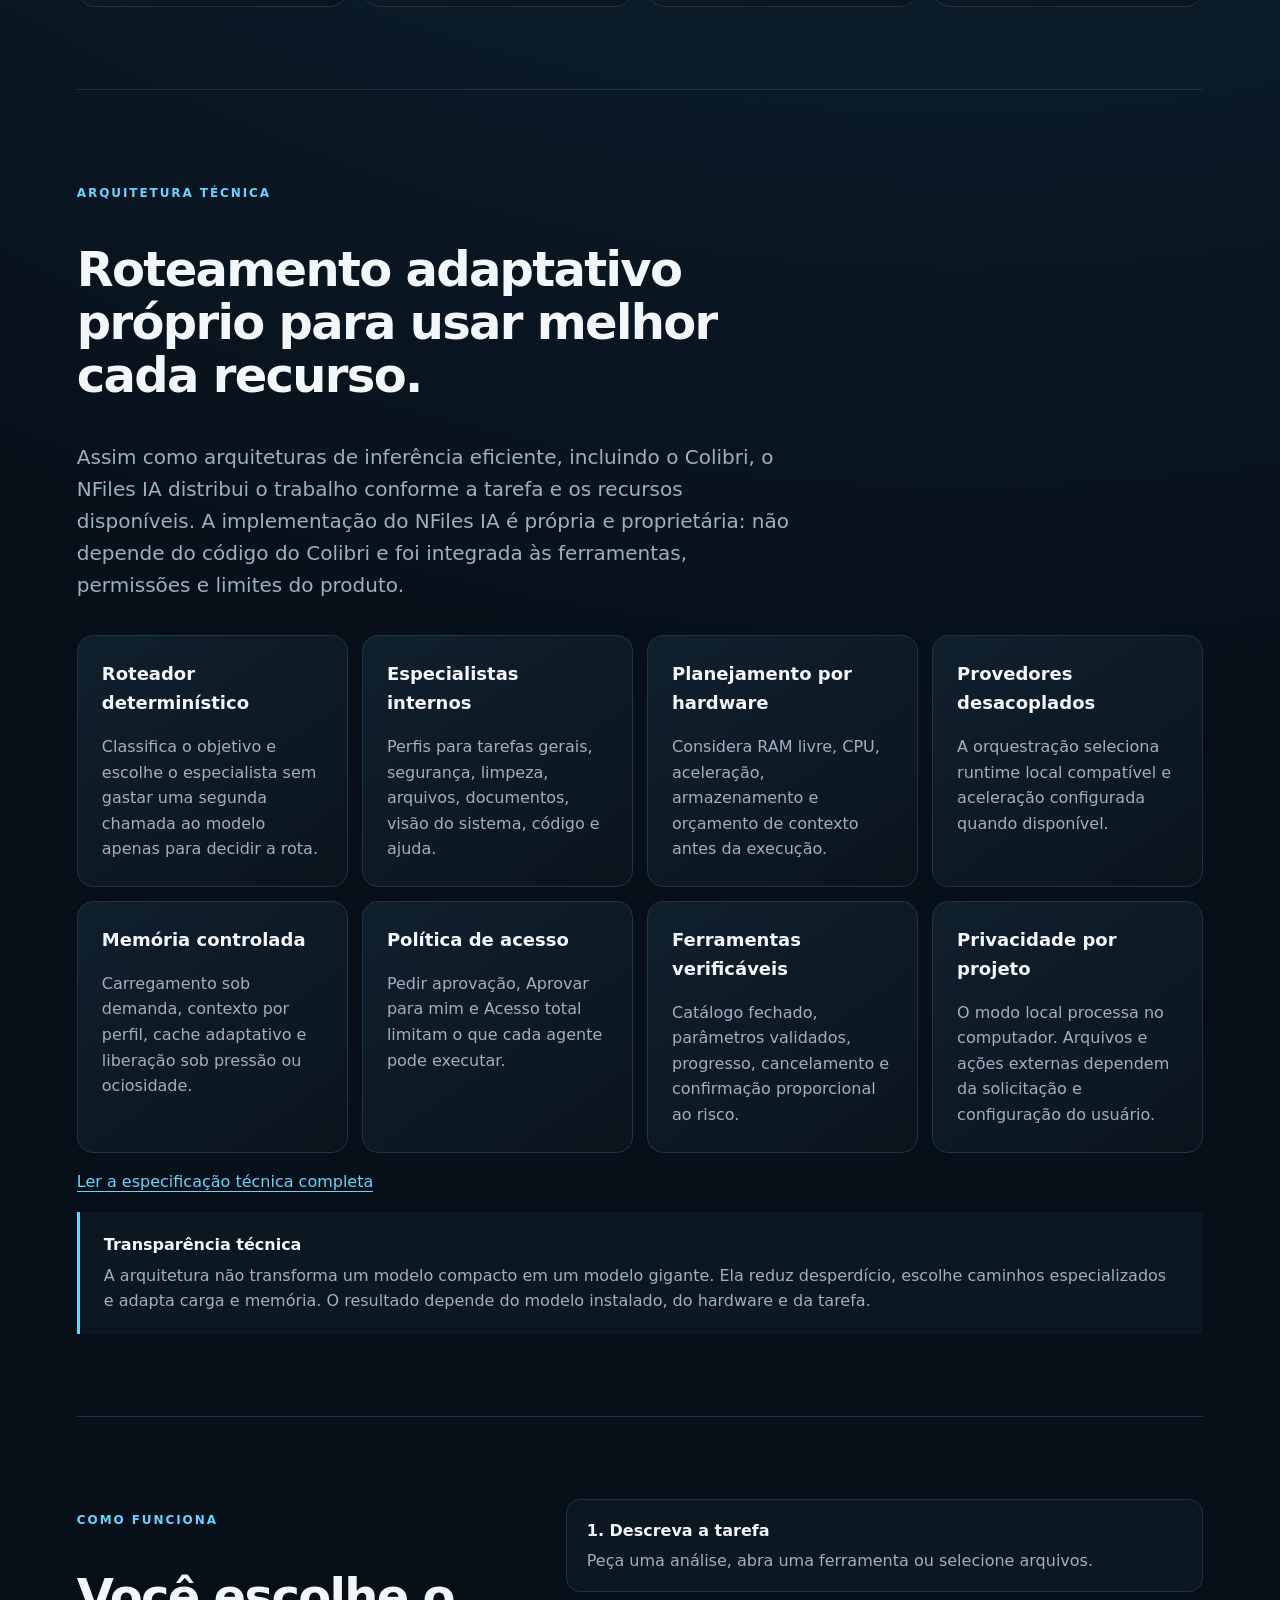
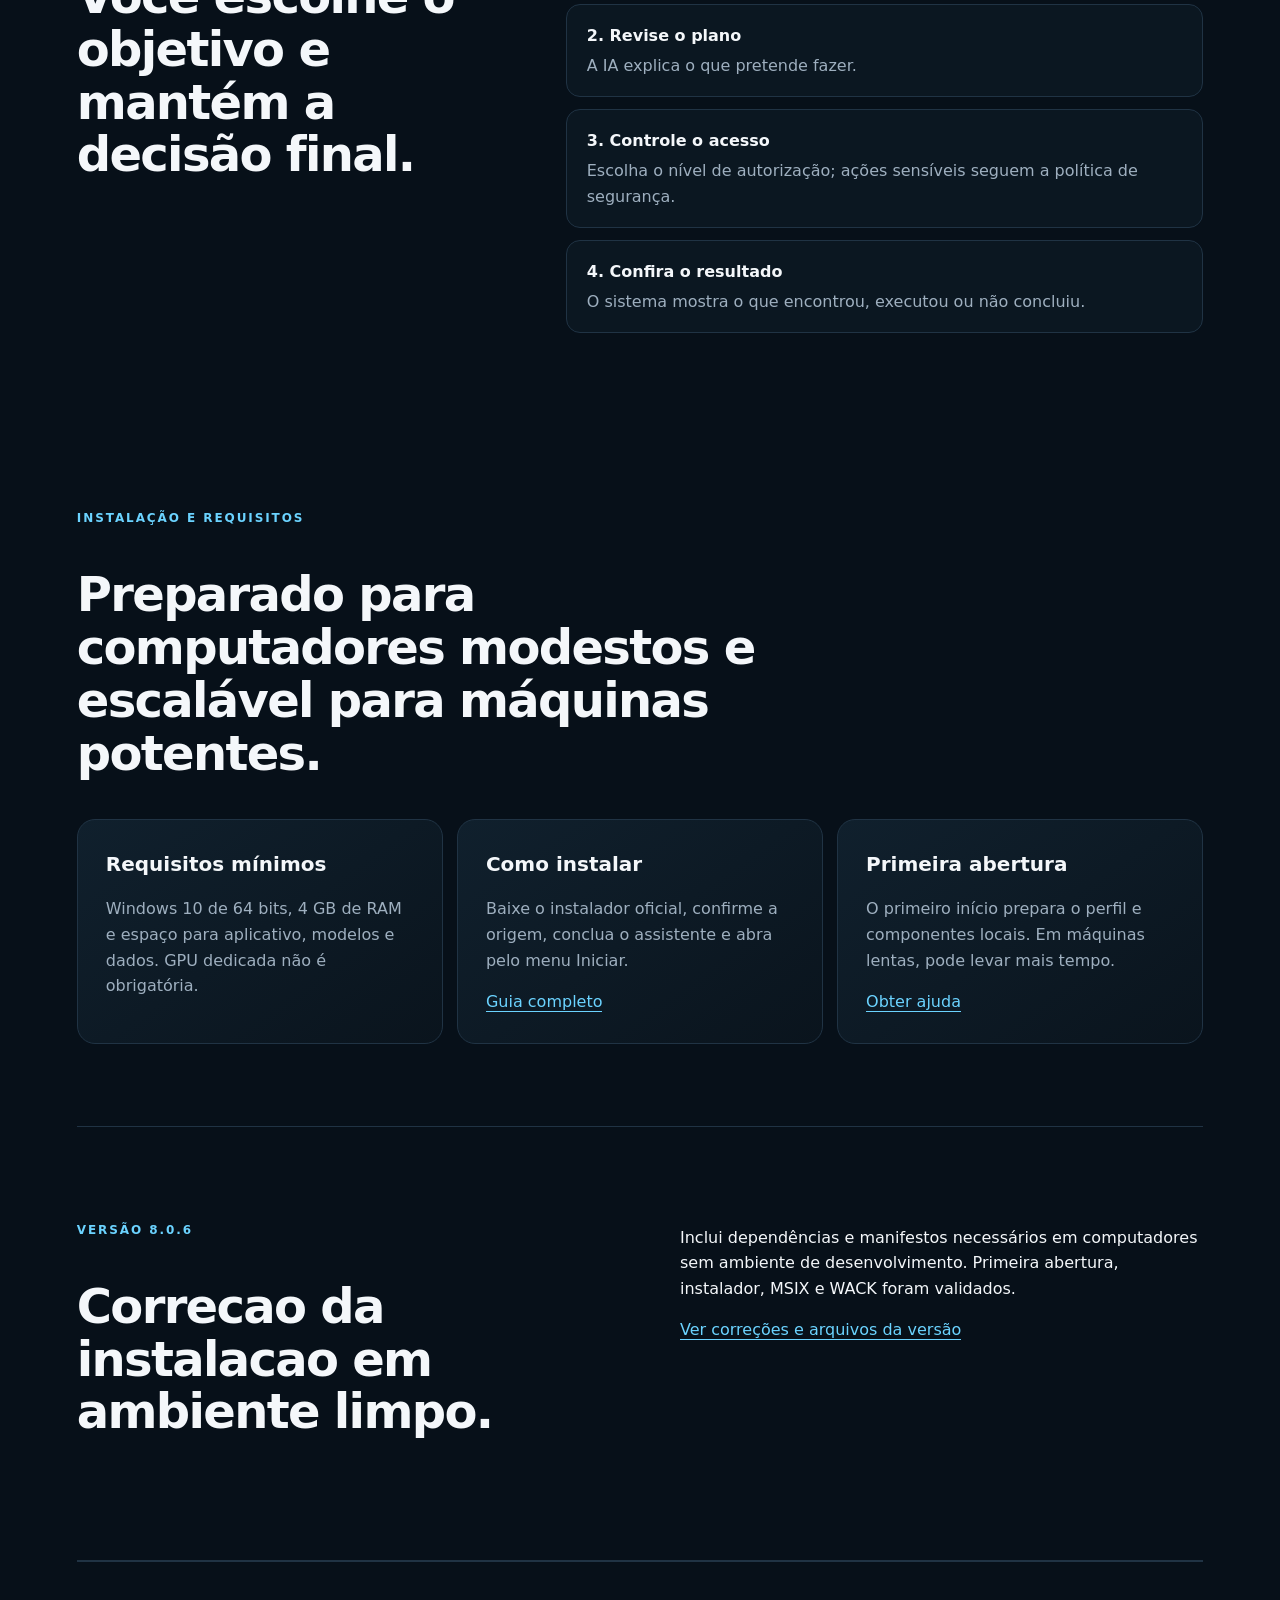
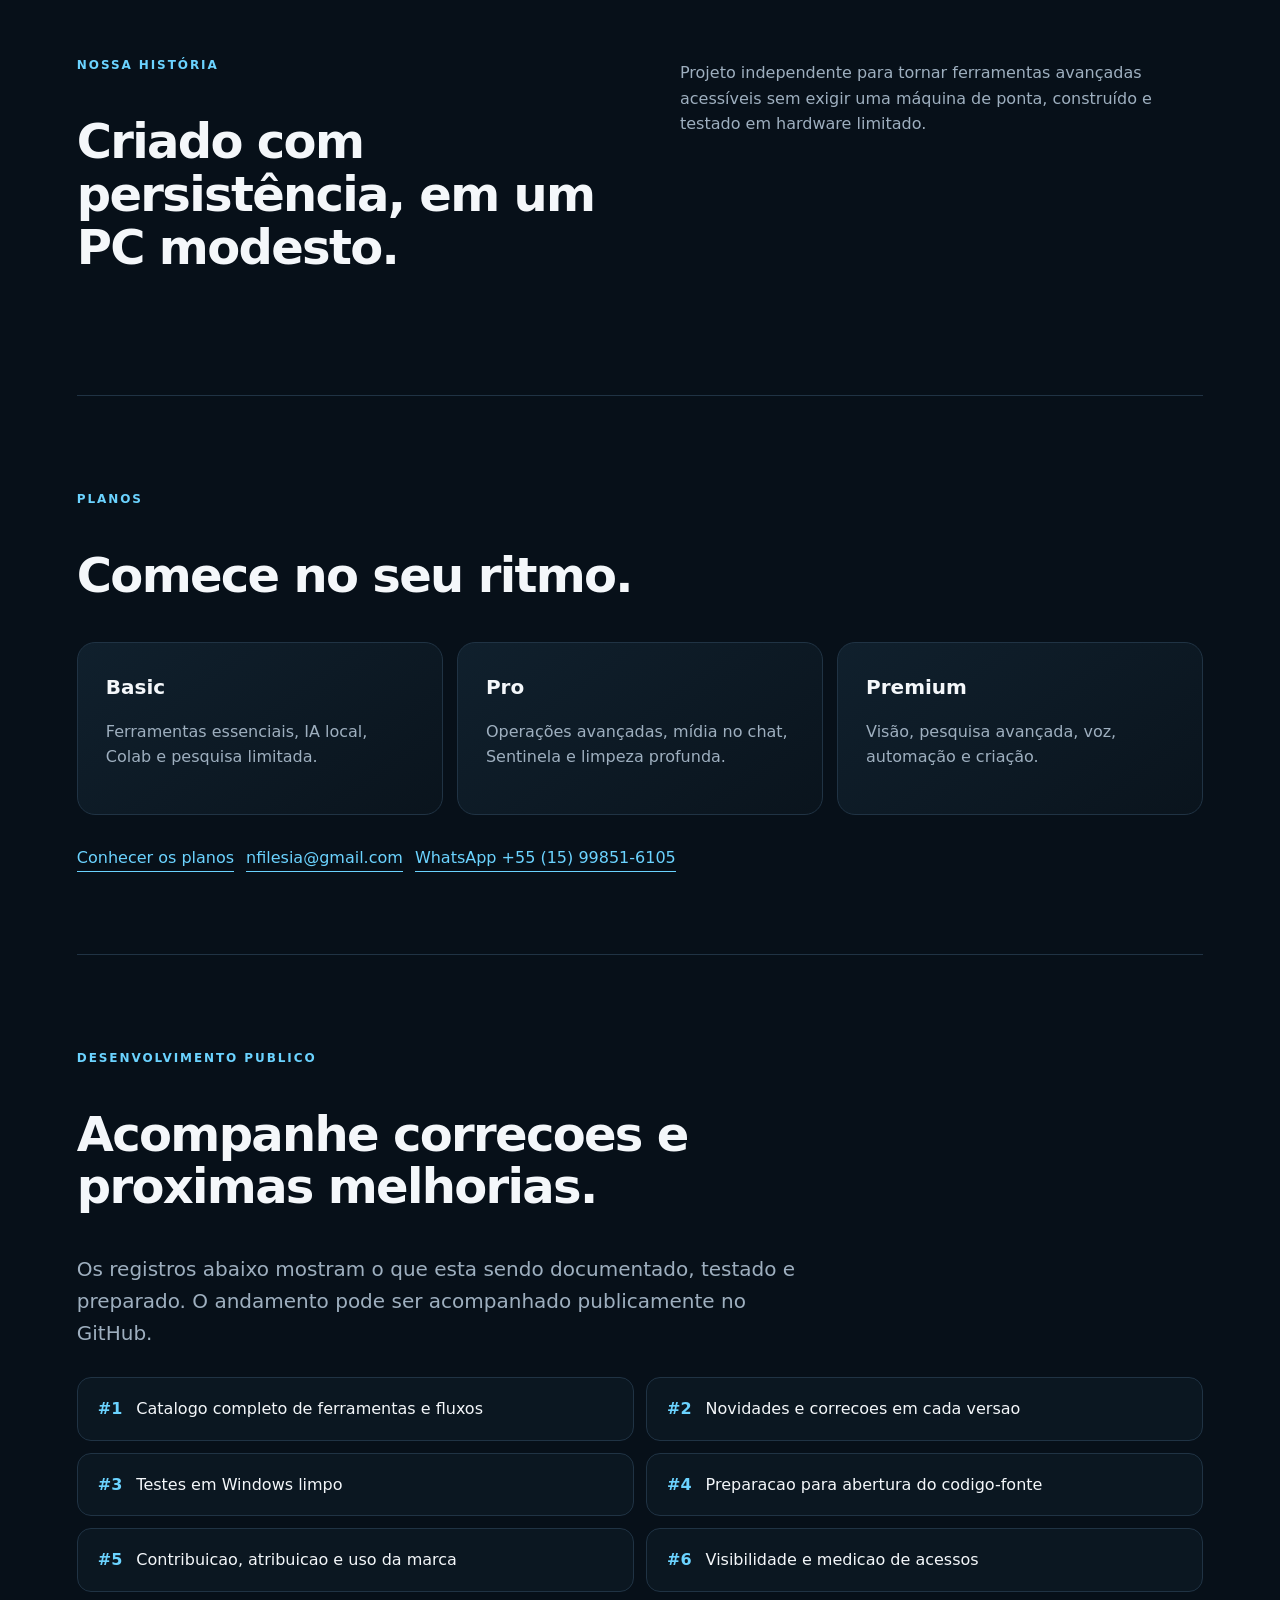
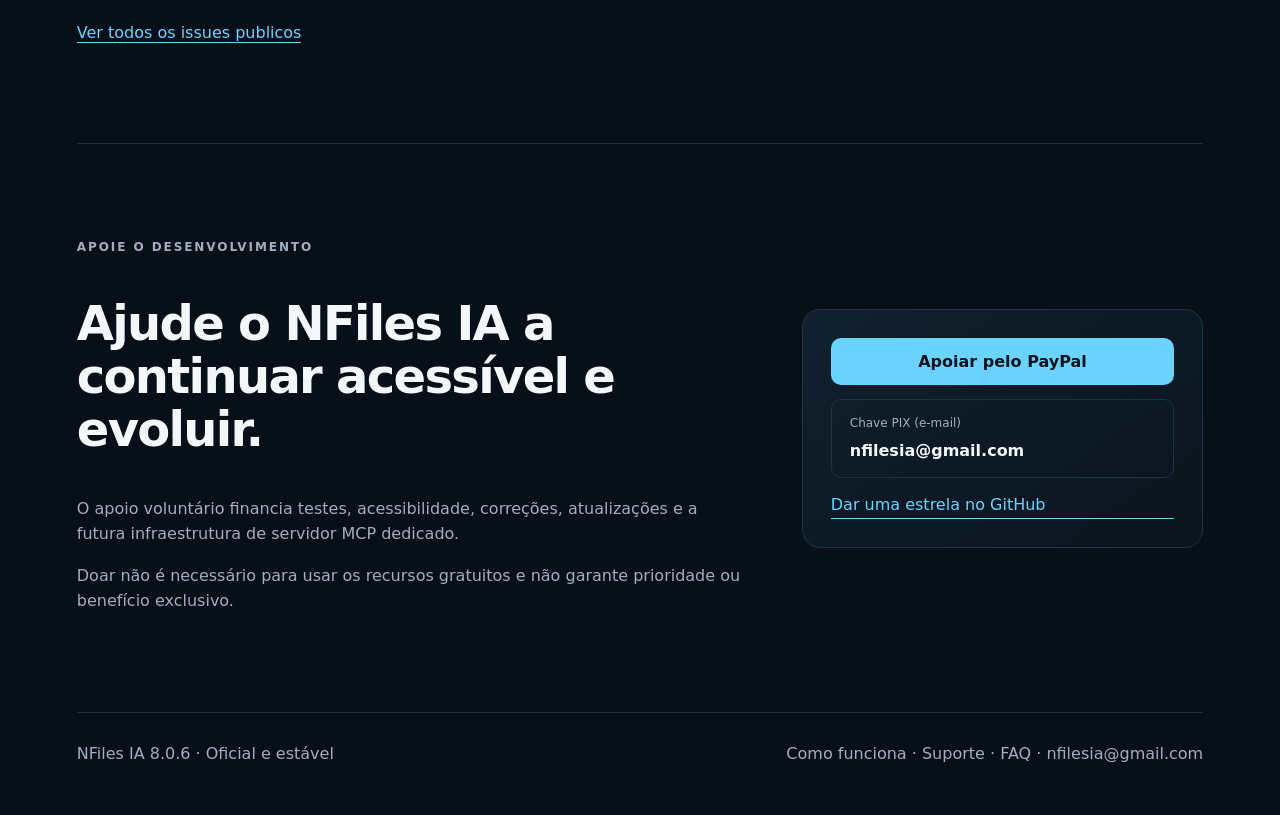
==== commit 50f895ec: "Publica acompanhamento e issues na pagina de updates" ====
--- a/docs/index.html
+++ b/docs/index.html
@@ -1,20 +1,20 @@
 <!doctype html><html lang="pt-BR"><head><meta charset="utf-8"><meta name="viewport" content="width=device-width,initial-scale=1">
-<title>NFiles IA 8.0.6 — IA local e ferramentas para Windows</title>
-<meta name="description" content="NFiles IA: IA local para Windows com roteamento adaptativo proprietário, especialistas, organização de arquivos, limpeza, segurança e controle real de permissões.">
-<meta name="keywords" content="IA local Windows, inteligência artificial offline, IA para PC fraco, assistente Windows, organização de arquivos, limpeza de PC, NFiles IA">
+<title>NFiles IA 8.0.6 &#8212; IA local e ferramentas para Windows</title>
+<meta name="description" content="NFiles IA: IA local para Windows com roteamento adaptativo propriet&#225;rio, especialistas, organiza&#231;&#227;o de arquivos, limpeza, seguran&#231;a e controle real de permiss&#245;es.">
+<meta name="keywords" content="IA local Windows, intelig&#234;ncia artificial offline, IA para PC fraco, assistente Windows, organiza&#231;&#227;o de arquivos, limpeza de PC, NFiles IA">
 <meta name="robots" content="index,follow,max-image-preview:large,max-snippet:-1"><meta name="author" content="NFiles IA">
 <link rel="canonical" href="https://neurofiles1982-hub.github.io/NFiles-IA-Update/">
-<meta property="og:type" content="website"><meta property="og:locale" content="pt_BR"><meta property="og:site_name" content="NFiles IA"><meta property="og:title" content="NFiles IA — IA local e ferramentas reais para Windows"><meta property="og:description" content="Roteamento adaptativo proprietário, especialistas e ferramentas locais sob controle do usuário, desde PCs com 4 GB de RAM."><meta property="og:url" content="https://neurofiles1982-hub.github.io/NFiles-IA-Update/"><meta property="og:image" content="https://neurofiles1982-hub.github.io/NFiles-IA-Update/nfiles-ia-interface-8.0.5.png">
-<meta name="twitter:card" content="summary_large_image"><meta name="twitter:title" content="NFiles IA — IA local para Windows"><meta name="twitter:description" content="IA local, roteamento adaptativo e ferramentas integradas para computadores modestos e avançados."><meta name="twitter:image" content="https://neurofiles1982-hub.github.io/NFiles-IA-Update/nfiles-ia-interface-8.0.5.png">
-<link rel="stylesheet" href="site.css"><script type="application/ld+json">{"@context":"https://schema.org","@type":"SoftwareApplication","name":"NFiles IA","applicationCategory":"UtilitiesApplication","operatingSystem":"Windows 10 ou superior, 64 bits","softwareVersion":"8.0.6","description":"Assistente de IA local com roteamento adaptativo proprietário, especialistas e ferramentas de sistema sob controle do usuário.","url":"https://neurofiles1982-hub.github.io/NFiles-IA-Update/","downloadUrl":"https://github.com/neurofiles1982-hub/NFiles-IA-Update/releases/tag/v8.0.6","author":{"@type":"Organization","name":"NFiles IA"},"offers":{"@type":"Offer","price":"0","priceCurrency":"BRL"}}</script></head><body>
-<header class="nav"><a class="brand" href="#inicio" aria-label="NFiles IA, início">NFiles <span>IA</span></a><nav aria-label="Navegação principal"><a href="#recursos">Ferramentas</a><a href="#arquitetura">Tecnologia</a><a href="#funcionamento">Como funciona</a><a href="#instalacao">Instalação</a><a href="#novidades">Novidades</a></nav><a class="button subtle" data-release href="download.html">Baixar versão estável</a></header><main>
-<section class="hero" id="inicio"><div><p class="eyebrow">WINDOWS 10 OU SUPERIOR · VERSÃO ESTÁVEL <span id="app-version">8.0.6</span></p><h1>IA local e ferramentas reais para cuidar do seu computador.</h1><p class="lead">Converse com a NFiles IA, encontre e organize arquivos, recupere espaço, revise riscos e execute tarefas com níveis de permissão definidos por você.</p><div class="actions"><a class="button" data-release href="download.html">Baixar NFiles IA</a><a class="button subtle" href="#arquitetura">Conhecer a tecnologia</a></div></div><figure class="hero-product"><img src="nfiles-ia-interface-8.0.5.png" alt="Tela do NFiles IA 8.0.6 no Windows" width="1400" height="1050"><figcaption>IA local, ferramentas integradas e controle de acesso em uma única central.</figcaption></figure></section>
-<section id="recursos"><p class="eyebrow">O QUE O APLICATIVO ENTREGA</p><h2>Uma central completa, com cada ação sob seu controle.</h2><div class="grid tools-grid"><article><b>Visão do sistema</b><p>Mostra Windows, processador, memória, armazenamento, inicialização, energia e estado do computador.</p></article><article><b>NFiles IA</b><p>Responde localmente, consulta documentos e aciona ferramentas conforme o nível de acesso escolhido.</p></article><article><b>Arquivos</b><p>Pesquisa, visualiza, organiza e compara arquivos com autorização compatível para alterações.</p></article><article><b>Limpeza</b><p>Analisa temporários e candidatos à remoção e permite revisão antes da execução.</p></article><article><b>Segurança</b><p>Executa verificações progressivas, consulta regras locais e apresenta os achados.</p></article><article><b>Ferramentas</b><p>Reúne diagnóstico, desempenho, armazenamento, atualização, recuperação e automações.</p></article><article><b>Compactador</b><p>Cria e extrai pacotes com limites de segurança e proteção de caminhos.</p></article><article><b>Biblioteca</b><p>Organiza documentos e conteúdo selecionado para leitura e consulta pela IA.</p></article></div></section>
-<section class="architecture" id="arquitetura"><div><p class="eyebrow">ARQUITETURA TÉCNICA</p><h2>Roteamento adaptativo próprio para usar melhor cada recurso.</h2><p class="lead">Assim como arquiteturas de inferência eficiente, incluindo o Colibri, o NFiles IA distribui o trabalho conforme a tarefa e os recursos disponíveis. A implementação do NFiles IA é própria e proprietária: não depende do código do Colibri e foi integrada às ferramentas, permissões e limites do produto.</p></div><div class="tech-grid"><article><b>Roteador determinístico</b><p>Classifica o objetivo e escolhe o especialista sem gastar uma segunda chamada ao modelo apenas para decidir a rota.</p></article><article><b>Especialistas internos</b><p>Perfis para tarefas gerais, segurança, limpeza, arquivos, documentos, visão do sistema, código e ajuda.</p></article><article><b>Planejamento por hardware</b><p>Considera RAM livre, CPU, aceleração, armazenamento e orçamento de contexto antes da execução.</p></article><article><b>Provedores desacoplados</b><p>A orquestração seleciona runtime local compatível e aceleração configurada quando disponível.</p></article><article><b>Memória controlada</b><p>Carregamento sob demanda, contexto por perfil, cache adaptativo e liberação sob pressão ou ociosidade.</p></article><article><b>Política de acesso</b><p>Pedir aprovação, Aprovar para mim e Acesso total limitam o que cada agente pode executar.</p></article><article><b>Ferramentas verificáveis</b><p>Catálogo fechado, parâmetros validados, progresso, cancelamento e confirmação proporcional ao risco.</p></article><article><b>Privacidade por projeto</b><p>O modo local processa no computador. Arquivos e ações externas dependem da solicitação e configuração do usuário.</p></article></div><p><a class="text-link" href="tecnologia.html">Ler a especificação técnica completa</a></p><aside class="transparency"><strong>Transparência técnica</strong><span>A arquitetura não transforma um modelo compacto em um modelo gigante. Ela reduz desperdício, escolhe caminhos especializados e adapta carga e memória. O resultado depende do modelo instalado, do hardware e da tarefa.</span></aside></section>
-<section class="how" id="funcionamento"><div><p class="eyebrow">COMO FUNCIONA</p><h2>Você escolhe o objetivo e mantém a decisão final.</h2></div><ol class="steps"><li><strong>1. Descreva a tarefa</strong><span>Peça uma análise, abra uma ferramenta ou selecione arquivos.</span></li><li><strong>2. Revise o plano</strong><span>A IA explica o que pretende fazer.</span></li><li><strong>3. Controle o acesso</strong><span>Escolha o nível de autorização; ações sensíveis seguem a política de segurança.</span></li><li><strong>4. Confira o resultado</strong><span>O sistema mostra o que encontrou, executou ou não concluiu.</span></li></ol></section>
-<section id="instalacao"><p class="eyebrow">INSTALAÇÃO E REQUISITOS</p><h2>Preparado para computadores modestos e escalável para máquinas potentes.</h2><div class="plans install-grid"><article><b>Requisitos mínimos</b><p>Windows 10 de 64 bits, 4 GB de RAM e espaço para aplicativo, modelos e dados. GPU dedicada não é obrigatória.</p></article><article><b>Como instalar</b><p>Baixe o instalador oficial, confirme a origem, conclua o assistente e abra pelo menu Iniciar.</p><a href="instalacao.html">Guia completo</a></article><article><b>Primeira abertura</b><p>O primeiro início prepara o perfil e componentes locais. Em máquinas lentas, pode levar mais tempo.</p><a href="suporte.html">Obter ajuda</a></article></div></section>
-<section class="story" id="novidades"><div><p class="eyebrow">VERSÃO 8.0.6</p><h2>Correção para instalação limpa.</h2></div><div><p>Inclui dependências e manifestos necessários em computadores sem ambiente de desenvolvimento. Primeira abertura, instalador, MSIX e WACK foram validados.</p><a class="text-link" href="https://github.com/neurofiles1982-hub/NFiles-IA-Update/releases/tag/v8.0.6">Ver correções e arquivos da versão</a></div></section>
-<section class="story" id="historia"><div><p class="eyebrow">NOSSA HISTÓRIA</p><h2>Criado com persistência, em um PC modesto.</h2></div><p>Projeto independente para tornar ferramentas avançadas acessíveis sem exigir uma máquina de ponta, construído e testado em hardware limitado.</p></section>
-<section id="planos"><p class="eyebrow">PLANOS</p><h2>Comece no seu ritmo.</h2><div class="plans"><article><b>Basic</b><p>Ferramentas essenciais, IA local, Colab e pesquisa limitada.</p></article><article><b>Pro</b><p>Operações avançadas, mídia no chat, Sentinela e limpeza profunda.</p></article><article><b>Premium</b><p>Visão, pesquisa avançada, voz, automação e criação.</p></article></div><div class="contact"><a class="js-buy" href="https://wa.me/5515998516105">Conhecer os planos</a><a href="mailto:nfilesia@gmail.com">nfilesia@gmail.com</a><a href="https://wa.me/5515998516105">WhatsApp +55 (15) 99851-6105</a></div></section>
-<section class="support" id="apoie"><div><p class="eyebrow">APOIE O DESENVOLVIMENTO</p><h2>Ajude o NFiles IA a continuar acessível e evoluir.</h2><p>O apoio voluntário financia testes, acessibilidade, correções, atualizações e a futura infraestrutura de servidor MCP dedicado.</p><p>Doar não é necessário para usar os recursos gratuitos e não garante prioridade ou benefício exclusivo.</p></div><div class="support-options"><a class="button" href="https://www.paypal.com/donate/?business=alessandrosc5%40hotmail.com&amp;currency_code=BRL" target="_blank" rel="noopener noreferrer">Apoiar pelo PayPal</a><div class="pix"><span>Chave PIX (e-mail)</span><strong>nfilesia@gmail.com</strong></div><a class="text-link" href="https://github.com/neurofiles1982-hub/Nfiles-IA">Dar uma estrela no GitHub</a></div></section>
-</main><footer><span>NFiles IA 8.0.6 · Oficial e estável</span><span><a href="como-funciona.html">Como funciona</a> · <a href="suporte.html">Suporte</a> · <a href="faq.html">FAQ</a> · nfilesia@gmail.com</span></footer><script src="config.js"></script><script src="site.js"></script></body></html>
+<meta property="og:type" content="website"><meta property="og:locale" content="pt_BR"><meta property="og:site_name" content="NFiles IA"><meta property="og:title" content="NFiles IA &#8212; IA local e ferramentas reais para Windows"><meta property="og:description" content="Roteamento adaptativo propriet&#225;rio, especialistas e ferramentas locais sob controle do usu&#225;rio, desde PCs com 4 GB de RAM."><meta property="og:url" content="https://neurofiles1982-hub.github.io/NFiles-IA-Update/"><meta property="og:image" content="https://neurofiles1982-hub.github.io/NFiles-IA-Update/nfiles-ia-interface-8.0.5.png">
+<meta name="twitter:card" content="summary_large_image"><meta name="twitter:title" content="NFiles IA &#8212; IA local para Windows"><meta name="twitter:description" content="IA local, roteamento adaptativo e ferramentas integradas para computadores modestos e avan&#231;ados."><meta name="twitter:image" content="https://neurofiles1982-hub.github.io/NFiles-IA-Update/nfiles-ia-interface-8.0.5.png">
+<link rel="stylesheet" href="site.css"><script type="application/ld+json">{"@context":"https://schema.org","@type":"SoftwareApplication","name":"NFiles IA","applicationCategory":"UtilitiesApplication","operatingSystem":"Windows 10 ou superior, 64 bits","softwareVersion":"8.0.6","description":"Assistente de IA local com roteamento adaptativo propriet\u00e1rio, especialistas e ferramentas de sistema sob controle do usu\u00e1rio.","url":"https://neurofiles1982-hub.github.io/NFiles-IA-Update/","downloadUrl":"https://github.com/neurofiles1982-hub/NFiles-IA-Update/releases/tag/v8.0.6","author":{"@type":"Organization","name":"NFiles IA"},"offers":{"@type":"Offer","price":"0","priceCurrency":"BRL"}}</script></head><body>
+<header class="nav"><a class="brand" href="#inicio" aria-label="NFiles IA, in&#237;cio">NFiles <span>IA</span></a><nav aria-label="Navega&#231;&#227;o principal"><a href="#recursos">Ferramentas</a><a href="#arquitetura">Tecnologia</a><a href="#funcionamento">Como funciona</a><a href="#instalacao">Instala&#231;&#227;o</a><a href="#novidades">Novidades</a></nav><a class="button subtle" data-release href="download.html">Baixar vers&#227;o est&#225;vel</a></header><main>
+<section class="hero" id="inicio"><div><p class="eyebrow">WINDOWS 10 OU SUPERIOR &#183; VERS&#195;O EST&#193;VEL <span id="app-version">8.0.6</span></p><h1>IA local e ferramentas reais para cuidar do seu computador.</h1><p class="lead">Converse com a NFiles IA, encontre e organize arquivos, recupere espa&#231;o, revise riscos e execute tarefas com n&#237;veis de permiss&#227;o definidos por voc&#234;.</p><div class="actions"><a class="button" data-release href="download.html">Baixar NFiles IA</a><a class="button subtle" href="#arquitetura">Conhecer a tecnologia</a></div></div><figure class="hero-product"><img src="nfiles-ia-interface-8.0.5.png" alt="Tela do NFiles IA 8.0.6 no Windows" width="1400" height="1050"><figcaption>IA local, ferramentas integradas e controle de acesso em uma &#250;nica central.</figcaption></figure></section>
+<section id="recursos"><p class="eyebrow">O QUE O APLICATIVO ENTREGA</p><h2>Uma central completa, com cada a&#231;&#227;o sob seu controle.</h2><div class="grid tools-grid"><article><b>Vis&#227;o do sistema</b><p>Mostra Windows, processador, mem&#243;ria, armazenamento, inicializa&#231;&#227;o, energia e estado do computador.</p></article><article><b>NFiles IA</b><p>Responde localmente, consulta documentos e aciona ferramentas conforme o n&#237;vel de acesso escolhido.</p></article><article><b>Arquivos</b><p>Pesquisa, visualiza, organiza e compara arquivos com autoriza&#231;&#227;o compat&#237;vel para altera&#231;&#245;es.</p></article><article><b>Limpeza</b><p>Analisa tempor&#225;rios e candidatos &#224; remo&#231;&#227;o e permite revis&#227;o antes da execu&#231;&#227;o.</p></article><article><b>Seguran&#231;a</b><p>Executa verifica&#231;&#245;es progressivas, consulta regras locais e apresenta os achados.</p></article><article><b>Ferramentas</b><p>Re&#250;ne diagn&#243;stico, desempenho, armazenamento, atualiza&#231;&#227;o, recupera&#231;&#227;o e automa&#231;&#245;es.</p></article><article><b>Compactador</b><p>Cria e extrai pacotes com limites de seguran&#231;a e prote&#231;&#227;o de caminhos.</p></article><article><b>Biblioteca</b><p>Organiza documentos e conte&#250;do selecionado para leitura e consulta pela IA.</p></article></div></section>
+<section class="architecture" id="arquitetura"><div><p class="eyebrow">ARQUITETURA T&#201;CNICA</p><h2>Roteamento adaptativo pr&#243;prio para usar melhor cada recurso.</h2><p class="lead">Assim como arquiteturas de infer&#234;ncia eficiente, incluindo o Colibri, o NFiles IA distribui o trabalho conforme a tarefa e os recursos dispon&#237;veis. A implementa&#231;&#227;o do NFiles IA &#233; pr&#243;pria e propriet&#225;ria: n&#227;o depende do c&#243;digo do Colibri e foi integrada &#224;s ferramentas, permiss&#245;es e limites do produto.</p></div><div class="tech-grid"><article><b>Roteador determin&#237;stico</b><p>Classifica o objetivo e escolhe o especialista sem gastar uma segunda chamada ao modelo apenas para decidir a rota.</p></article><article><b>Especialistas internos</b><p>Perfis para tarefas gerais, seguran&#231;a, limpeza, arquivos, documentos, vis&#227;o do sistema, c&#243;digo e ajuda.</p></article><article><b>Planejamento por hardware</b><p>Considera RAM livre, CPU, acelera&#231;&#227;o, armazenamento e or&#231;amento de contexto antes da execu&#231;&#227;o.</p></article><article><b>Provedores desacoplados</b><p>A orquestra&#231;&#227;o seleciona runtime local compat&#237;vel e acelera&#231;&#227;o configurada quando dispon&#237;vel.</p></article><article><b>Mem&#243;ria controlada</b><p>Carregamento sob demanda, contexto por perfil, cache adaptativo e libera&#231;&#227;o sob press&#227;o ou ociosidade.</p></article><article><b>Pol&#237;tica de acesso</b><p>Pedir aprova&#231;&#227;o, Aprovar para mim e Acesso total limitam o que cada agente pode executar.</p></article><article><b>Ferramentas verific&#225;veis</b><p>Cat&#225;logo fechado, par&#226;metros validados, progresso, cancelamento e confirma&#231;&#227;o proporcional ao risco.</p></article><article><b>Privacidade por projeto</b><p>O modo local processa no computador. Arquivos e a&#231;&#245;es externas dependem da solicita&#231;&#227;o e configura&#231;&#227;o do usu&#225;rio.</p></article></div><p><a class="text-link" href="tecnologia.html">Ler a especifica&#231;&#227;o t&#233;cnica completa</a></p><aside class="transparency"><strong>Transpar&#234;ncia t&#233;cnica</strong><span>A arquitetura n&#227;o transforma um modelo compacto em um modelo gigante. Ela reduz desperd&#237;cio, escolhe caminhos especializados e adapta carga e mem&#243;ria. O resultado depende do modelo instalado, do hardware e da tarefa.</span></aside></section>
+<section class="how" id="funcionamento"><div><p class="eyebrow">COMO FUNCIONA</p><h2>Voc&#234; escolhe o objetivo e mant&#233;m a decis&#227;o final.</h2></div><ol class="steps"><li><strong>1. Descreva a tarefa</strong><span>Pe&#231;a uma an&#225;lise, abra uma ferramenta ou selecione arquivos.</span></li><li><strong>2. Revise o plano</strong><span>A IA explica o que pretende fazer.</span></li><li><strong>3. Controle o acesso</strong><span>Escolha o n&#237;vel de autoriza&#231;&#227;o; a&#231;&#245;es sens&#237;veis seguem a pol&#237;tica de seguran&#231;a.</span></li><li><strong>4. Confira o resultado</strong><span>O sistema mostra o que encontrou, executou ou n&#227;o concluiu.</span></li></ol></section>
+<section id="instalacao"><p class="eyebrow">INSTALA&#199;&#195;O E REQUISITOS</p><h2>Preparado para computadores modestos e escal&#225;vel para m&#225;quinas potentes.</h2><div class="plans install-grid"><article><b>Requisitos m&#237;nimos</b><p>Windows 10 de 64 bits, 4 GB de RAM e espa&#231;o para aplicativo, modelos e dados. GPU dedicada n&#227;o &#233; obrigat&#243;ria.</p></article><article><b>Como instalar</b><p>Baixe o instalador oficial, confirme a origem, conclua o assistente e abra pelo menu Iniciar.</p><a href="instalacao.html">Guia completo</a></article><article><b>Primeira abertura</b><p>O primeiro in&#237;cio prepara o perfil e componentes locais. Em m&#225;quinas lentas, pode levar mais tempo.</p><a href="suporte.html">Obter ajuda</a></article></div></section>
+<section class="story" id="novidades"><div><p class="eyebrow">VERS&#195;O 8.0.6</p><h2>Correcao da instalacao em ambiente limpo.</h2></div><div><p>Inclui depend&#234;ncias e manifestos necess&#225;rios em computadores sem ambiente de desenvolvimento. Primeira abertura, instalador, MSIX e WACK foram validados.</p><a class="text-link" href="https://github.com/neurofiles1982-hub/NFiles-IA-Update/releases/tag/v8.0.6">Ver corre&#231;&#245;es e arquivos da vers&#227;o</a></div></section>
+<section class="story" id="historia"><div><p class="eyebrow">NOSSA HIST&#211;RIA</p><h2>Criado com persist&#234;ncia, em um PC modesto.</h2></div><p>Projeto independente para tornar ferramentas avan&#231;adas acess&#237;veis sem exigir uma m&#225;quina de ponta, constru&#237;do e testado em hardware limitado.</p></section>
+<section id="planos"><p class="eyebrow">PLANOS</p><h2>Comece no seu ritmo.</h2><div class="plans"><article><b>Basic</b><p>Ferramentas essenciais, IA local, Colab e pesquisa limitada.</p></article><article><b>Pro</b><p>Opera&#231;&#245;es avan&#231;adas, m&#237;dia no chat, Sentinela e limpeza profunda.</p></article><article><b>Premium</b><p>Vis&#227;o, pesquisa avan&#231;ada, voz, automa&#231;&#227;o e cria&#231;&#227;o.</p></article></div><div class="contact"><a class="js-buy" href="https://wa.me/5515998516105">Conhecer os planos</a><a href="mailto:nfilesia@gmail.com">nfilesia@gmail.com</a><a href="https://wa.me/5515998516105">WhatsApp +55 (15) 99851-6105</a></div></section>
+<section class="issues" id="acompanhamento"><p class="eyebrow">DESENVOLVIMENTO PUBLICO</p><h2>Acompanhe correcoes e proximas melhorias.</h2><p class="lead">Os registros abaixo mostram o que esta sendo documentado, testado e preparado. O andamento pode ser acompanhado publicamente no GitHub.</p><div class="issue-list"><a href="https://github.com/neurofiles1982-hub/NFiles-IA-Update/issues/1"><strong>#1</strong><span>Catalogo completo de ferramentas e fluxos</span></a><a href="https://github.com/neurofiles1982-hub/NFiles-IA-Update/issues/2"><strong>#2</strong><span>Novidades e correcoes em cada versao</span></a><a href="https://github.com/neurofiles1982-hub/NFiles-IA-Update/issues/3"><strong>#3</strong><span>Testes em Windows limpo</span></a><a href="https://github.com/neurofiles1982-hub/NFiles-IA-Update/issues/4"><strong>#4</strong><span>Preparacao para abertura do codigo-fonte</span></a><a href="https://github.com/neurofiles1982-hub/NFiles-IA-Update/issues/5"><strong>#5</strong><span>Contribuicao, atribuicao e uso da marca</span></a><a href="https://github.com/neurofiles1982-hub/NFiles-IA-Update/issues/6"><strong>#6</strong><span>Visibilidade e medicao de acessos</span></a></div><p><a class="text-link" href="https://github.com/neurofiles1982-hub/NFiles-IA-Update/issues">Ver todos os issues publicos</a></p></section><section class="support" id="apoie"><div><p class="eyebrow">APOIE O DESENVOLVIMENTO</p><h2>Ajude o NFiles IA a continuar acess&#237;vel e evoluir.</h2><p>O apoio volunt&#225;rio financia testes, acessibilidade, corre&#231;&#245;es, atualiza&#231;&#245;es e a futura infraestrutura de servidor MCP dedicado.</p><p>Doar n&#227;o &#233; necess&#225;rio para usar os recursos gratuitos e n&#227;o garante prioridade ou benef&#237;cio exclusivo.</p></div><div class="support-options"><a class="button" href="https://www.paypal.com/donate/?business=alessandrosc5%40hotmail.com&amp;currency_code=BRL" target="_blank" rel="noopener noreferrer">Apoiar pelo PayPal</a><div class="pix"><span>Chave PIX (e-mail)</span><strong>nfilesia@gmail.com</strong></div><a class="text-link" href="https://github.com/neurofiles1982-hub/Nfiles-IA">Dar uma estrela no GitHub</a></div></section>
+</main><footer><span>NFiles IA 8.0.6 &#183; Oficial e est&#225;vel</span><span><a href="como-funciona.html">Como funciona</a> &#183; <a href="suporte.html">Suporte</a> &#183; <a href="faq.html">FAQ</a> &#183; nfilesia@gmail.com</span></footer><script src="config.js"></script><script src="site.js"></script></body></html>
--- a/docs/site.css
+++ b/docs/site.css
@@ -2,3 +2,4 @@
 .support{display:grid;grid-template-columns:1.25fr .75fr;gap:56px;align-items:center;border-top:1px solid var(--line)}.support p{color:var(--muted)}.support-options{display:grid;gap:14px;padding:28px;background:linear-gradient(145deg,#10202d,#0a141d);border:1px solid var(--line);border-radius:18px}.support-options .button{justify-content:center}.pix{display:grid;gap:4px;padding:14px 18px;border:1px solid var(--line);border-radius:10px}.pix span{font-size:12px;color:var(--muted)}.pix strong{overflow-wrap:anywhere}@media(max-width:850px){.support{grid-template-columns:1fr;gap:24px}}
 .tools-grid{grid-template-columns:repeat(4,1fr)}.how{display:grid;grid-template-columns:.8fr 1.2fr;gap:64px;border-top:1px solid var(--line)}.steps{display:grid;gap:12px;margin:0;padding:0;list-style:none}.steps li{display:grid;gap:4px;padding:18px 20px;border:1px solid var(--line);border-radius:14px;background:#0b1721}.steps span{color:var(--muted)}.install-grid a,.text-link{color:var(--accent);border-bottom:1px solid var(--accent)}@media(max-width:850px){.how{grid-template-columns:1fr;gap:24px}}
 .architecture{border-top:1px solid var(--line)}.architecture>.lead{max-width:980px}.tech-grid{display:grid;grid-template-columns:repeat(4,1fr);gap:14px;margin-top:34px}.tech-grid article{padding:24px;background:linear-gradient(145deg,#10202d,#0a141d);border:1px solid var(--line);border-radius:16px}.tech-grid b{font-size:18px}.tech-grid p{color:var(--muted);margin-bottom:0}.transparency{display:grid;gap:5px;margin-top:18px;padding:20px 24px;border-left:3px solid var(--accent);background:#0b1721}.transparency span{color:var(--muted)}@media(max-width:1000px){.tech-grid{grid-template-columns:repeat(2,1fr)}}@media(max-width:560px){.tech-grid{grid-template-columns:1fr}}
+.issues{border-top:1px solid var(--line)}.issue-list{display:grid;grid-template-columns:repeat(2,1fr);gap:12px;margin:28px 0}.issue-list a{display:flex;gap:14px;padding:18px 20px;border:1px solid var(--line);border-radius:14px;background:#0b1721}.issue-list strong{color:var(--accent)}@media(max-width:700px){.issue-list{grid-template-columns:1fr}}
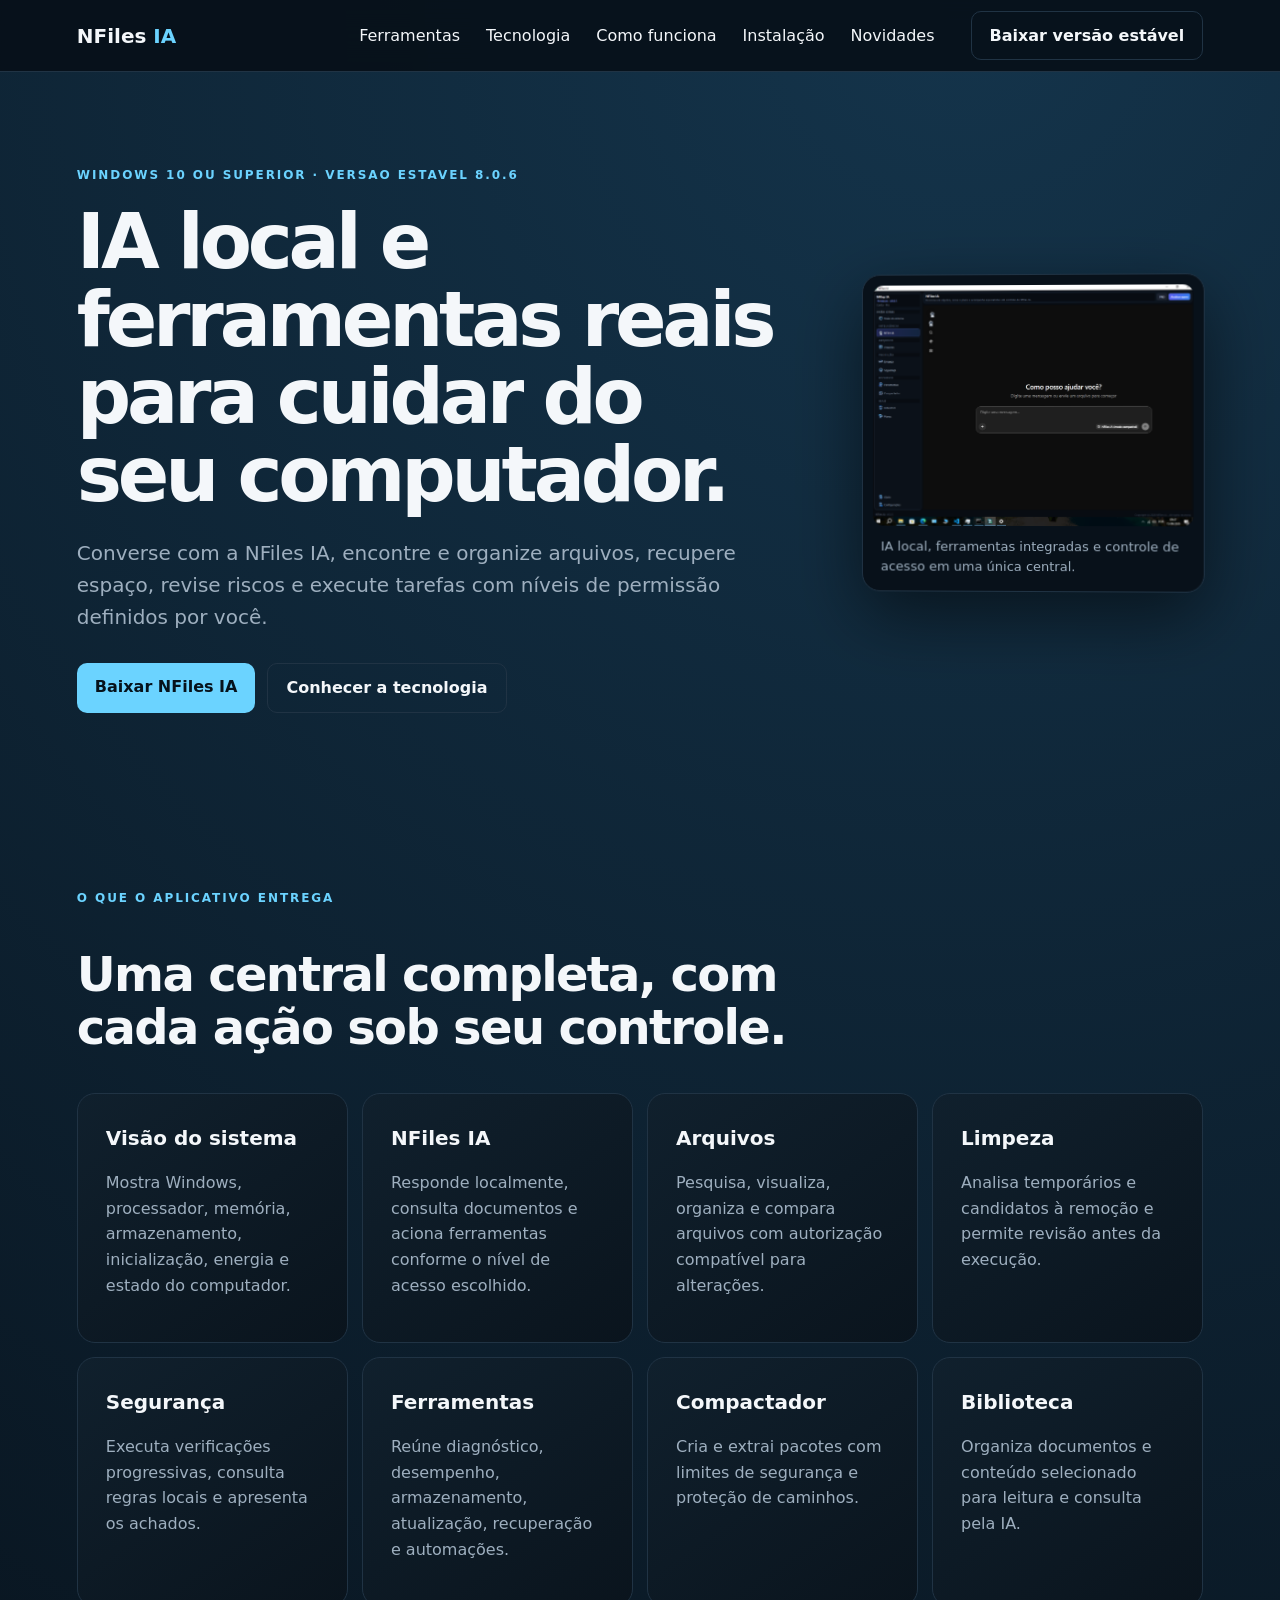
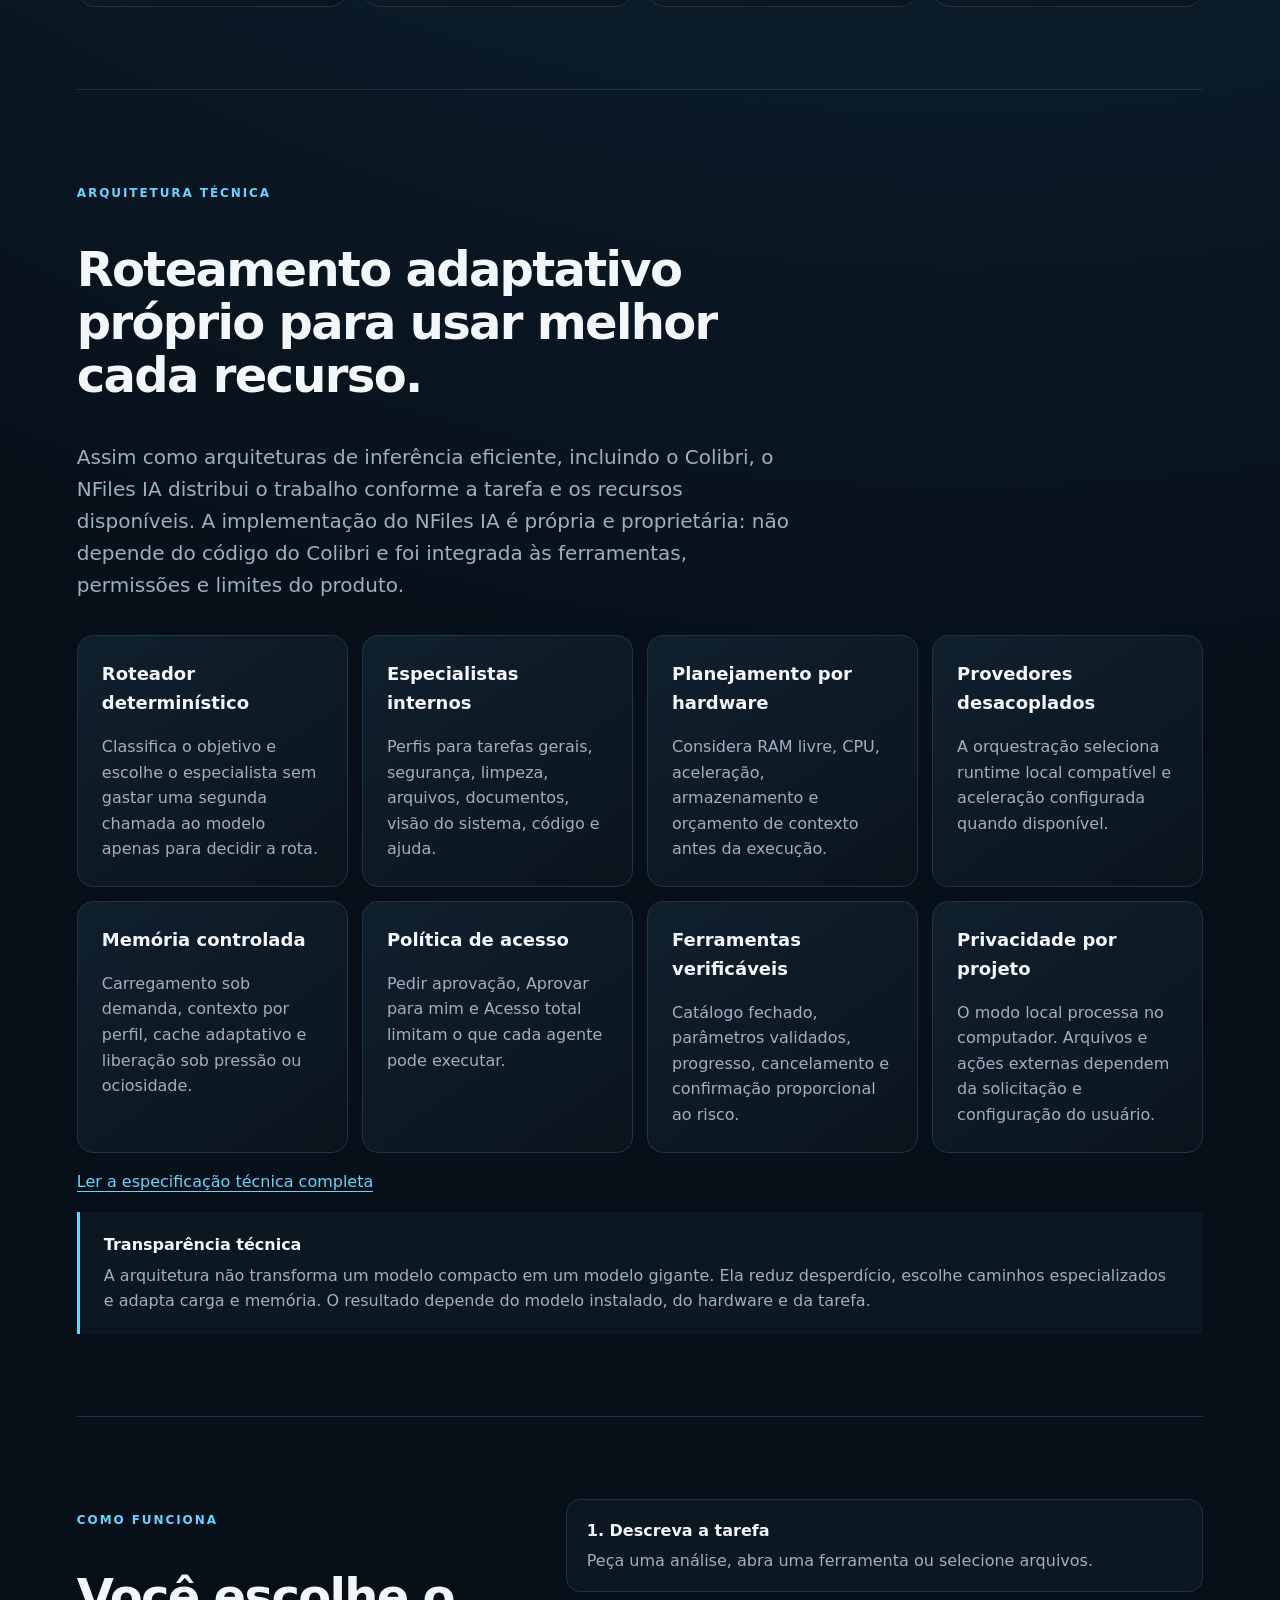
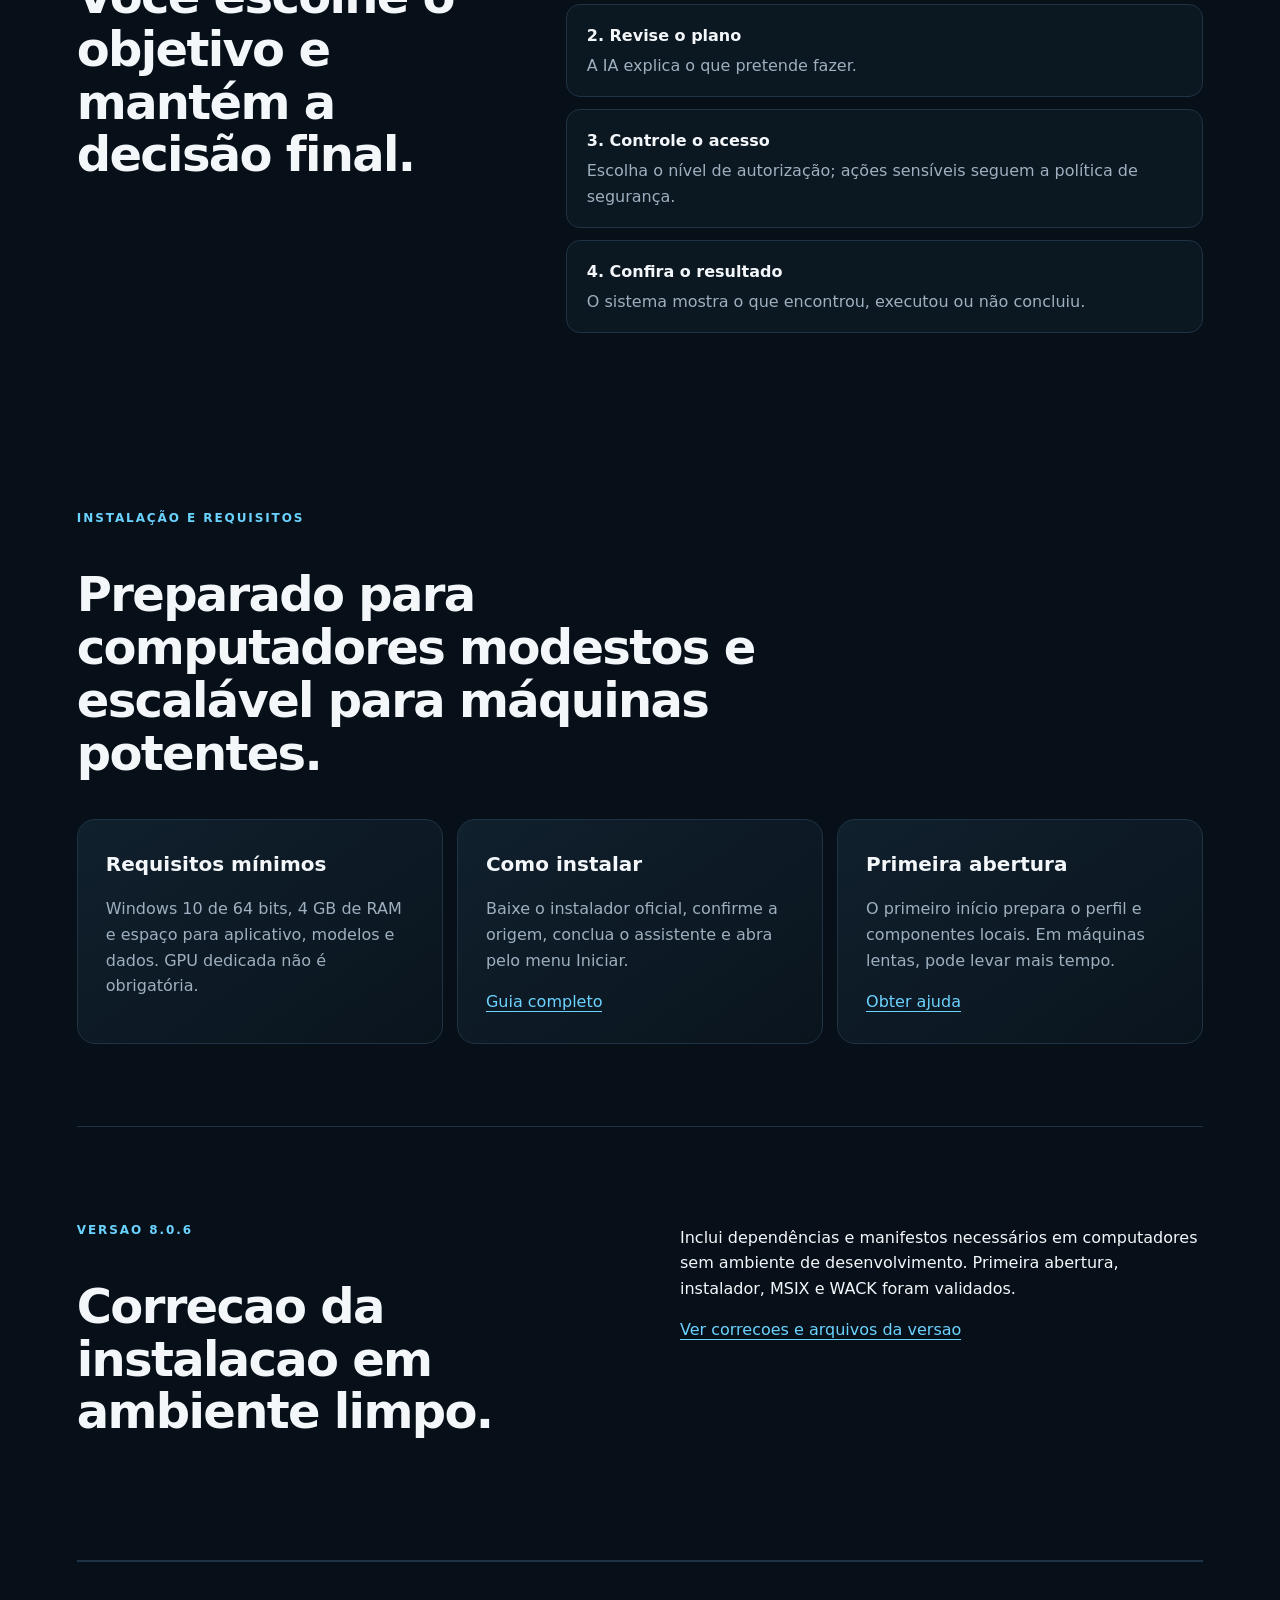
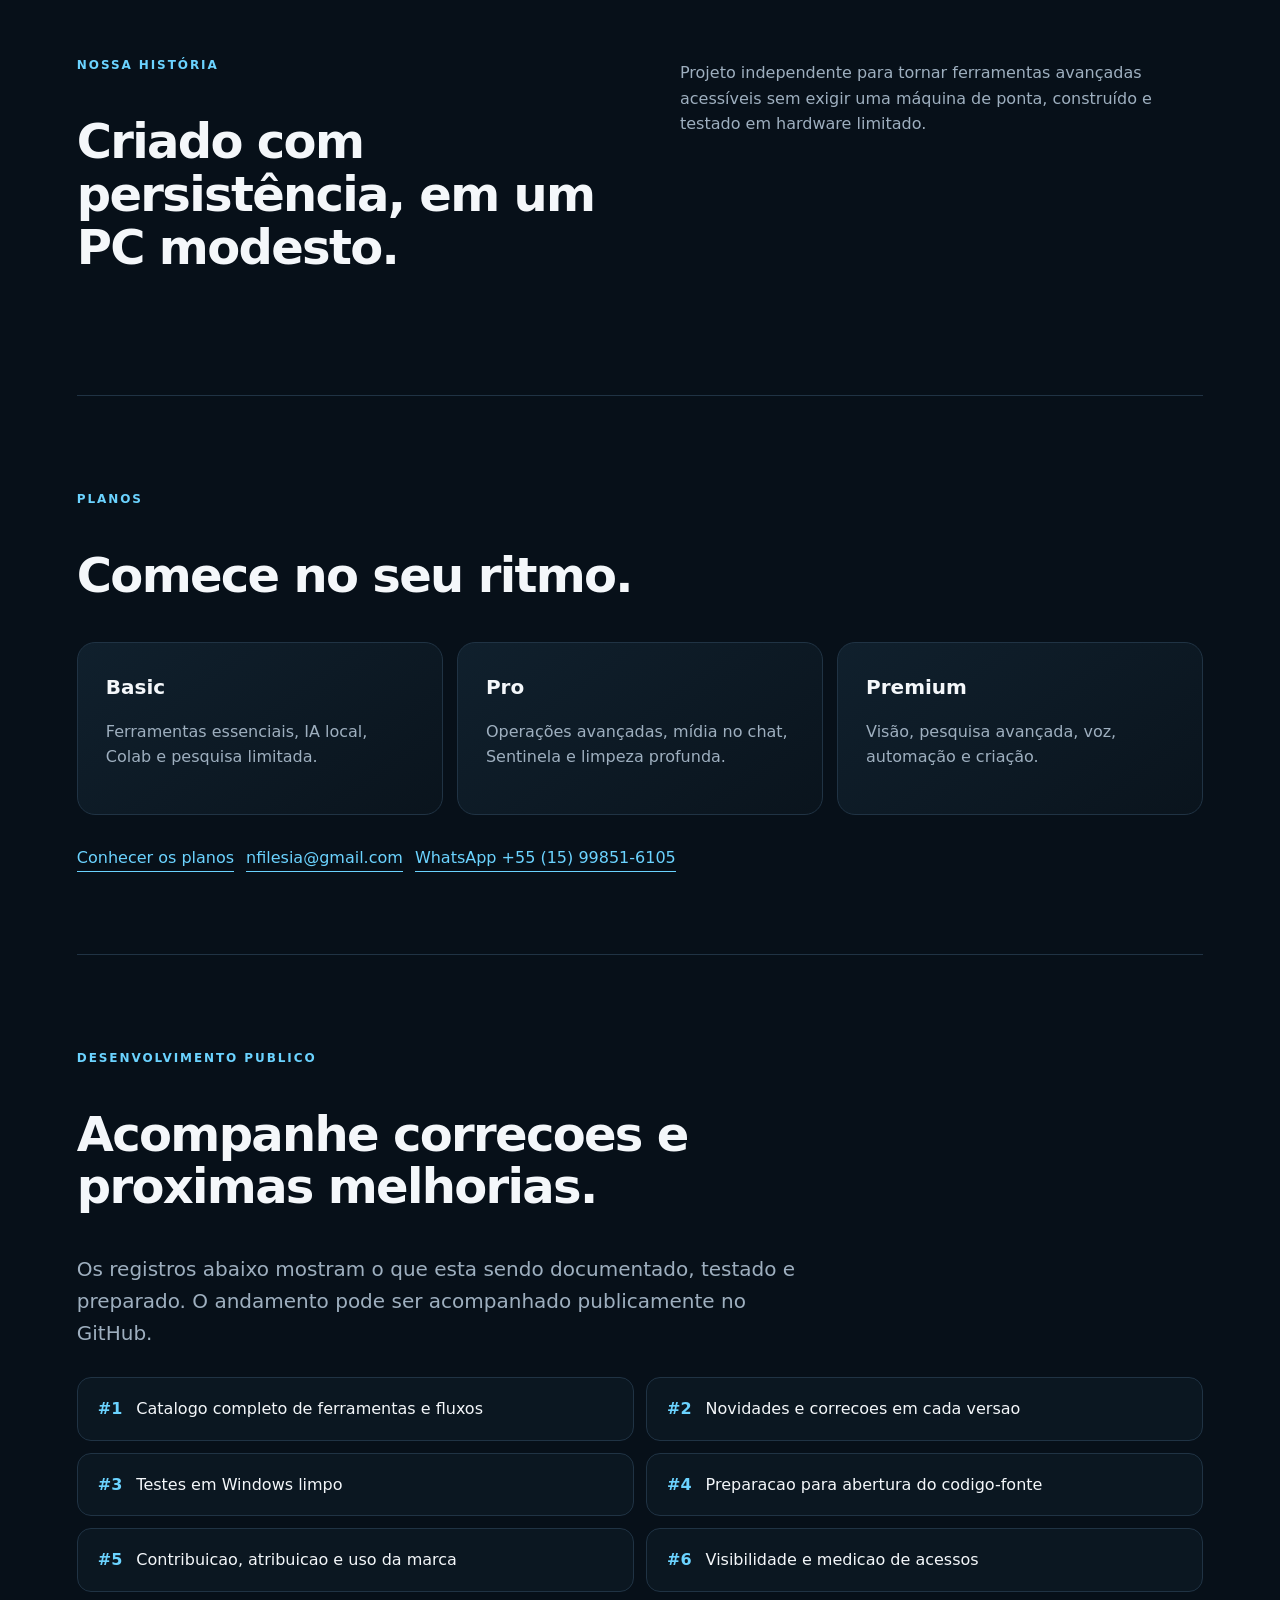
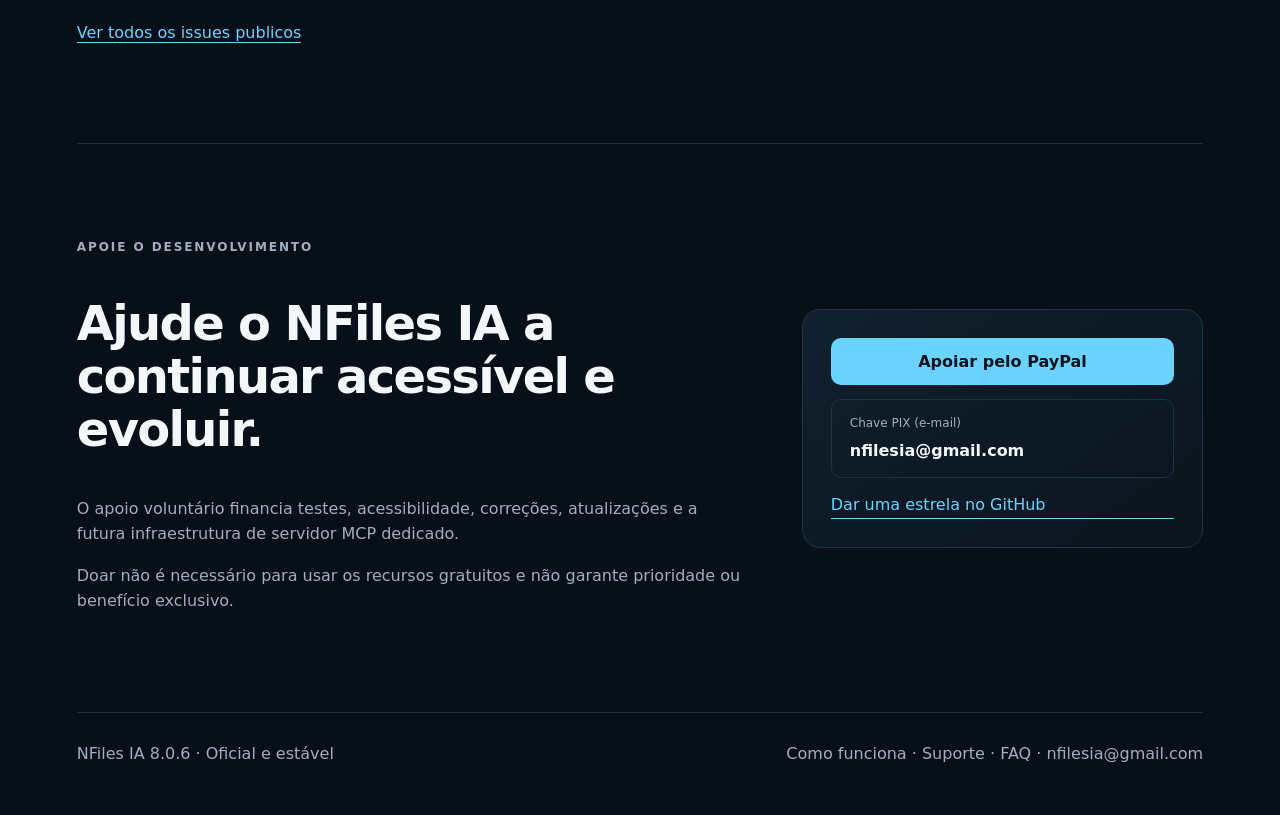
==== commit 7633f223: "Remove caracteres especiais dos titulos da versao" ====
--- a/docs/index.html
+++ b/docs/index.html
@@ -8,12 +8,12 @@
 <meta name="twitter:card" content="summary_large_image"><meta name="twitter:title" content="NFiles IA &#8212; IA local para Windows"><meta name="twitter:description" content="IA local, roteamento adaptativo e ferramentas integradas para computadores modestos e avan&#231;ados."><meta name="twitter:image" content="https://neurofiles1982-hub.github.io/NFiles-IA-Update/nfiles-ia-interface-8.0.5.png">
 <link rel="stylesheet" href="site.css"><script type="application/ld+json">{"@context":"https://schema.org","@type":"SoftwareApplication","name":"NFiles IA","applicationCategory":"UtilitiesApplication","operatingSystem":"Windows 10 ou superior, 64 bits","softwareVersion":"8.0.6","description":"Assistente de IA local com roteamento adaptativo propriet\u00e1rio, especialistas e ferramentas de sistema sob controle do usu\u00e1rio.","url":"https://neurofiles1982-hub.github.io/NFiles-IA-Update/","downloadUrl":"https://github.com/neurofiles1982-hub/NFiles-IA-Update/releases/tag/v8.0.6","author":{"@type":"Organization","name":"NFiles IA"},"offers":{"@type":"Offer","price":"0","priceCurrency":"BRL"}}</script></head><body>
 <header class="nav"><a class="brand" href="#inicio" aria-label="NFiles IA, in&#237;cio">NFiles <span>IA</span></a><nav aria-label="Navega&#231;&#227;o principal"><a href="#recursos">Ferramentas</a><a href="#arquitetura">Tecnologia</a><a href="#funcionamento">Como funciona</a><a href="#instalacao">Instala&#231;&#227;o</a><a href="#novidades">Novidades</a></nav><a class="button subtle" data-release href="download.html">Baixar vers&#227;o est&#225;vel</a></header><main>
-<section class="hero" id="inicio"><div><p class="eyebrow">WINDOWS 10 OU SUPERIOR &#183; VERS&#195;O EST&#193;VEL <span id="app-version">8.0.6</span></p><h1>IA local e ferramentas reais para cuidar do seu computador.</h1><p class="lead">Converse com a NFiles IA, encontre e organize arquivos, recupere espa&#231;o, revise riscos e execute tarefas com n&#237;veis de permiss&#227;o definidos por voc&#234;.</p><div class="actions"><a class="button" data-release href="download.html">Baixar NFiles IA</a><a class="button subtle" href="#arquitetura">Conhecer a tecnologia</a></div></div><figure class="hero-product"><img src="nfiles-ia-interface-8.0.5.png" alt="Tela do NFiles IA 8.0.6 no Windows" width="1400" height="1050"><figcaption>IA local, ferramentas integradas e controle de acesso em uma &#250;nica central.</figcaption></figure></section>
+<section class="hero" id="inicio"><div><p class="eyebrow">WINDOWS 10 OU SUPERIOR &#183; VERSAO ESTAVEL <span id="app-version">8.0.6</span></p><h1>IA local e ferramentas reais para cuidar do seu computador.</h1><p class="lead">Converse com a NFiles IA, encontre e organize arquivos, recupere espa&#231;o, revise riscos e execute tarefas com n&#237;veis de permiss&#227;o definidos por voc&#234;.</p><div class="actions"><a class="button" data-release href="download.html">Baixar NFiles IA</a><a class="button subtle" href="#arquitetura">Conhecer a tecnologia</a></div></div><figure class="hero-product"><img src="nfiles-ia-interface-8.0.5.png" alt="Tela do NFiles IA 8.0.6 no Windows" width="1400" height="1050"><figcaption>IA local, ferramentas integradas e controle de acesso em uma &#250;nica central.</figcaption></figure></section>
 <section id="recursos"><p class="eyebrow">O QUE O APLICATIVO ENTREGA</p><h2>Uma central completa, com cada a&#231;&#227;o sob seu controle.</h2><div class="grid tools-grid"><article><b>Vis&#227;o do sistema</b><p>Mostra Windows, processador, mem&#243;ria, armazenamento, inicializa&#231;&#227;o, energia e estado do computador.</p></article><article><b>NFiles IA</b><p>Responde localmente, consulta documentos e aciona ferramentas conforme o n&#237;vel de acesso escolhido.</p></article><article><b>Arquivos</b><p>Pesquisa, visualiza, organiza e compara arquivos com autoriza&#231;&#227;o compat&#237;vel para altera&#231;&#245;es.</p></article><article><b>Limpeza</b><p>Analisa tempor&#225;rios e candidatos &#224; remo&#231;&#227;o e permite revis&#227;o antes da execu&#231;&#227;o.</p></article><article><b>Seguran&#231;a</b><p>Executa verifica&#231;&#245;es progressivas, consulta regras locais e apresenta os achados.</p></article><article><b>Ferramentas</b><p>Re&#250;ne diagn&#243;stico, desempenho, armazenamento, atualiza&#231;&#227;o, recupera&#231;&#227;o e automa&#231;&#245;es.</p></article><article><b>Compactador</b><p>Cria e extrai pacotes com limites de seguran&#231;a e prote&#231;&#227;o de caminhos.</p></article><article><b>Biblioteca</b><p>Organiza documentos e conte&#250;do selecionado para leitura e consulta pela IA.</p></article></div></section>
 <section class="architecture" id="arquitetura"><div><p class="eyebrow">ARQUITETURA T&#201;CNICA</p><h2>Roteamento adaptativo pr&#243;prio para usar melhor cada recurso.</h2><p class="lead">Assim como arquiteturas de infer&#234;ncia eficiente, incluindo o Colibri, o NFiles IA distribui o trabalho conforme a tarefa e os recursos dispon&#237;veis. A implementa&#231;&#227;o do NFiles IA &#233; pr&#243;pria e propriet&#225;ria: n&#227;o depende do c&#243;digo do Colibri e foi integrada &#224;s ferramentas, permiss&#245;es e limites do produto.</p></div><div class="tech-grid"><article><b>Roteador determin&#237;stico</b><p>Classifica o objetivo e escolhe o especialista sem gastar uma segunda chamada ao modelo apenas para decidir a rota.</p></article><article><b>Especialistas internos</b><p>Perfis para tarefas gerais, seguran&#231;a, limpeza, arquivos, documentos, vis&#227;o do sistema, c&#243;digo e ajuda.</p></article><article><b>Planejamento por hardware</b><p>Considera RAM livre, CPU, acelera&#231;&#227;o, armazenamento e or&#231;amento de contexto antes da execu&#231;&#227;o.</p></article><article><b>Provedores desacoplados</b><p>A orquestra&#231;&#227;o seleciona runtime local compat&#237;vel e acelera&#231;&#227;o configurada quando dispon&#237;vel.</p></article><article><b>Mem&#243;ria controlada</b><p>Carregamento sob demanda, contexto por perfil, cache adaptativo e libera&#231;&#227;o sob press&#227;o ou ociosidade.</p></article><article><b>Pol&#237;tica de acesso</b><p>Pedir aprova&#231;&#227;o, Aprovar para mim e Acesso total limitam o que cada agente pode executar.</p></article><article><b>Ferramentas verific&#225;veis</b><p>Cat&#225;logo fechado, par&#226;metros validados, progresso, cancelamento e confirma&#231;&#227;o proporcional ao risco.</p></article><article><b>Privacidade por projeto</b><p>O modo local processa no computador. Arquivos e a&#231;&#245;es externas dependem da solicita&#231;&#227;o e configura&#231;&#227;o do usu&#225;rio.</p></article></div><p><a class="text-link" href="tecnologia.html">Ler a especifica&#231;&#227;o t&#233;cnica completa</a></p><aside class="transparency"><strong>Transpar&#234;ncia t&#233;cnica</strong><span>A arquitetura n&#227;o transforma um modelo compacto em um modelo gigante. Ela reduz desperd&#237;cio, escolhe caminhos especializados e adapta carga e mem&#243;ria. O resultado depende do modelo instalado, do hardware e da tarefa.</span></aside></section>
 <section class="how" id="funcionamento"><div><p class="eyebrow">COMO FUNCIONA</p><h2>Voc&#234; escolhe o objetivo e mant&#233;m a decis&#227;o final.</h2></div><ol class="steps"><li><strong>1. Descreva a tarefa</strong><span>Pe&#231;a uma an&#225;lise, abra uma ferramenta ou selecione arquivos.</span></li><li><strong>2. Revise o plano</strong><span>A IA explica o que pretende fazer.</span></li><li><strong>3. Controle o acesso</strong><span>Escolha o n&#237;vel de autoriza&#231;&#227;o; a&#231;&#245;es sens&#237;veis seguem a pol&#237;tica de seguran&#231;a.</span></li><li><strong>4. Confira o resultado</strong><span>O sistema mostra o que encontrou, executou ou n&#227;o concluiu.</span></li></ol></section>
 <section id="instalacao"><p class="eyebrow">INSTALA&#199;&#195;O E REQUISITOS</p><h2>Preparado para computadores modestos e escal&#225;vel para m&#225;quinas potentes.</h2><div class="plans install-grid"><article><b>Requisitos m&#237;nimos</b><p>Windows 10 de 64 bits, 4 GB de RAM e espa&#231;o para aplicativo, modelos e dados. GPU dedicada n&#227;o &#233; obrigat&#243;ria.</p></article><article><b>Como instalar</b><p>Baixe o instalador oficial, confirme a origem, conclua o assistente e abra pelo menu Iniciar.</p><a href="instalacao.html">Guia completo</a></article><article><b>Primeira abertura</b><p>O primeiro in&#237;cio prepara o perfil e componentes locais. Em m&#225;quinas lentas, pode levar mais tempo.</p><a href="suporte.html">Obter ajuda</a></article></div></section>
-<section class="story" id="novidades"><div><p class="eyebrow">VERS&#195;O 8.0.6</p><h2>Correcao da instalacao em ambiente limpo.</h2></div><div><p>Inclui depend&#234;ncias e manifestos necess&#225;rios em computadores sem ambiente de desenvolvimento. Primeira abertura, instalador, MSIX e WACK foram validados.</p><a class="text-link" href="https://github.com/neurofiles1982-hub/NFiles-IA-Update/releases/tag/v8.0.6">Ver corre&#231;&#245;es e arquivos da vers&#227;o</a></div></section>
+<section class="story" id="novidades"><div><p class="eyebrow">VERSAO 8.0.6</p><h2>Correcao da instalacao em ambiente limpo.</h2></div><div><p>Inclui depend&#234;ncias e manifestos necess&#225;rios em computadores sem ambiente de desenvolvimento. Primeira abertura, instalador, MSIX e WACK foram validados.</p><a class="text-link" href="https://github.com/neurofiles1982-hub/NFiles-IA-Update/releases/tag/v8.0.6">Ver correcoes e arquivos da versao</a></div></section>
 <section class="story" id="historia"><div><p class="eyebrow">NOSSA HIST&#211;RIA</p><h2>Criado com persist&#234;ncia, em um PC modesto.</h2></div><p>Projeto independente para tornar ferramentas avan&#231;adas acess&#237;veis sem exigir uma m&#225;quina de ponta, constru&#237;do e testado em hardware limitado.</p></section>
 <section id="planos"><p class="eyebrow">PLANOS</p><h2>Comece no seu ritmo.</h2><div class="plans"><article><b>Basic</b><p>Ferramentas essenciais, IA local, Colab e pesquisa limitada.</p></article><article><b>Pro</b><p>Opera&#231;&#245;es avan&#231;adas, m&#237;dia no chat, Sentinela e limpeza profunda.</p></article><article><b>Premium</b><p>Vis&#227;o, pesquisa avan&#231;ada, voz, automa&#231;&#227;o e cria&#231;&#227;o.</p></article></div><div class="contact"><a class="js-buy" href="https://wa.me/5515998516105">Conhecer os planos</a><a href="mailto:nfilesia@gmail.com">nfilesia@gmail.com</a><a href="https://wa.me/5515998516105">WhatsApp +55 (15) 99851-6105</a></div></section>
 <section class="issues" id="acompanhamento"><p class="eyebrow">DESENVOLVIMENTO PUBLICO</p><h2>Acompanhe correcoes e proximas melhorias.</h2><p class="lead">Os registros abaixo mostram o que esta sendo documentado, testado e preparado. O andamento pode ser acompanhado publicamente no GitHub.</p><div class="issue-list"><a href="https://github.com/neurofiles1982-hub/NFiles-IA-Update/issues/1"><strong>#1</strong><span>Catalogo completo de ferramentas e fluxos</span></a><a href="https://github.com/neurofiles1982-hub/NFiles-IA-Update/issues/2"><strong>#2</strong><span>Novidades e correcoes em cada versao</span></a><a href="https://github.com/neurofiles1982-hub/NFiles-IA-Update/issues/3"><strong>#3</strong><span>Testes em Windows limpo</span></a><a href="https://github.com/neurofiles1982-hub/NFiles-IA-Update/issues/4"><strong>#4</strong><span>Preparacao para abertura do codigo-fonte</span></a><a href="https://github.com/neurofiles1982-hub/NFiles-IA-Update/issues/5"><strong>#5</strong><span>Contribuicao, atribuicao e uso da marca</span></a><a href="https://github.com/neurofiles1982-hub/NFiles-IA-Update/issues/6"><strong>#6</strong><span>Visibilidade e medicao de acessos</span></a></div><p><a class="text-link" href="https://github.com/neurofiles1982-hub/NFiles-IA-Update/issues">Ver todos os issues publicos</a></p></section><section class="support" id="apoie"><div><p class="eyebrow">APOIE O DESENVOLVIMENTO</p><h2>Ajude o NFiles IA a continuar acess&#237;vel e evoluir.</h2><p>O apoio volunt&#225;rio financia testes, acessibilidade, corre&#231;&#245;es, atualiza&#231;&#245;es e a futura infraestrutura de servidor MCP dedicado.</p><p>Doar n&#227;o &#233; necess&#225;rio para usar os recursos gratuitos e n&#227;o garante prioridade ou benef&#237;cio exclusivo.</p></div><div class="support-options"><a class="button" href="https://www.paypal.com/donate/?business=alessandrosc5%40hotmail.com&amp;currency_code=BRL" target="_blank" rel="noopener noreferrer">Apoiar pelo PayPal</a><div class="pix"><span>Chave PIX (e-mail)</span><strong>nfilesia@gmail.com</strong></div><a class="text-link" href="https://github.com/neurofiles1982-hub/Nfiles-IA">Dar uma estrela no GitHub</a></div></section>
